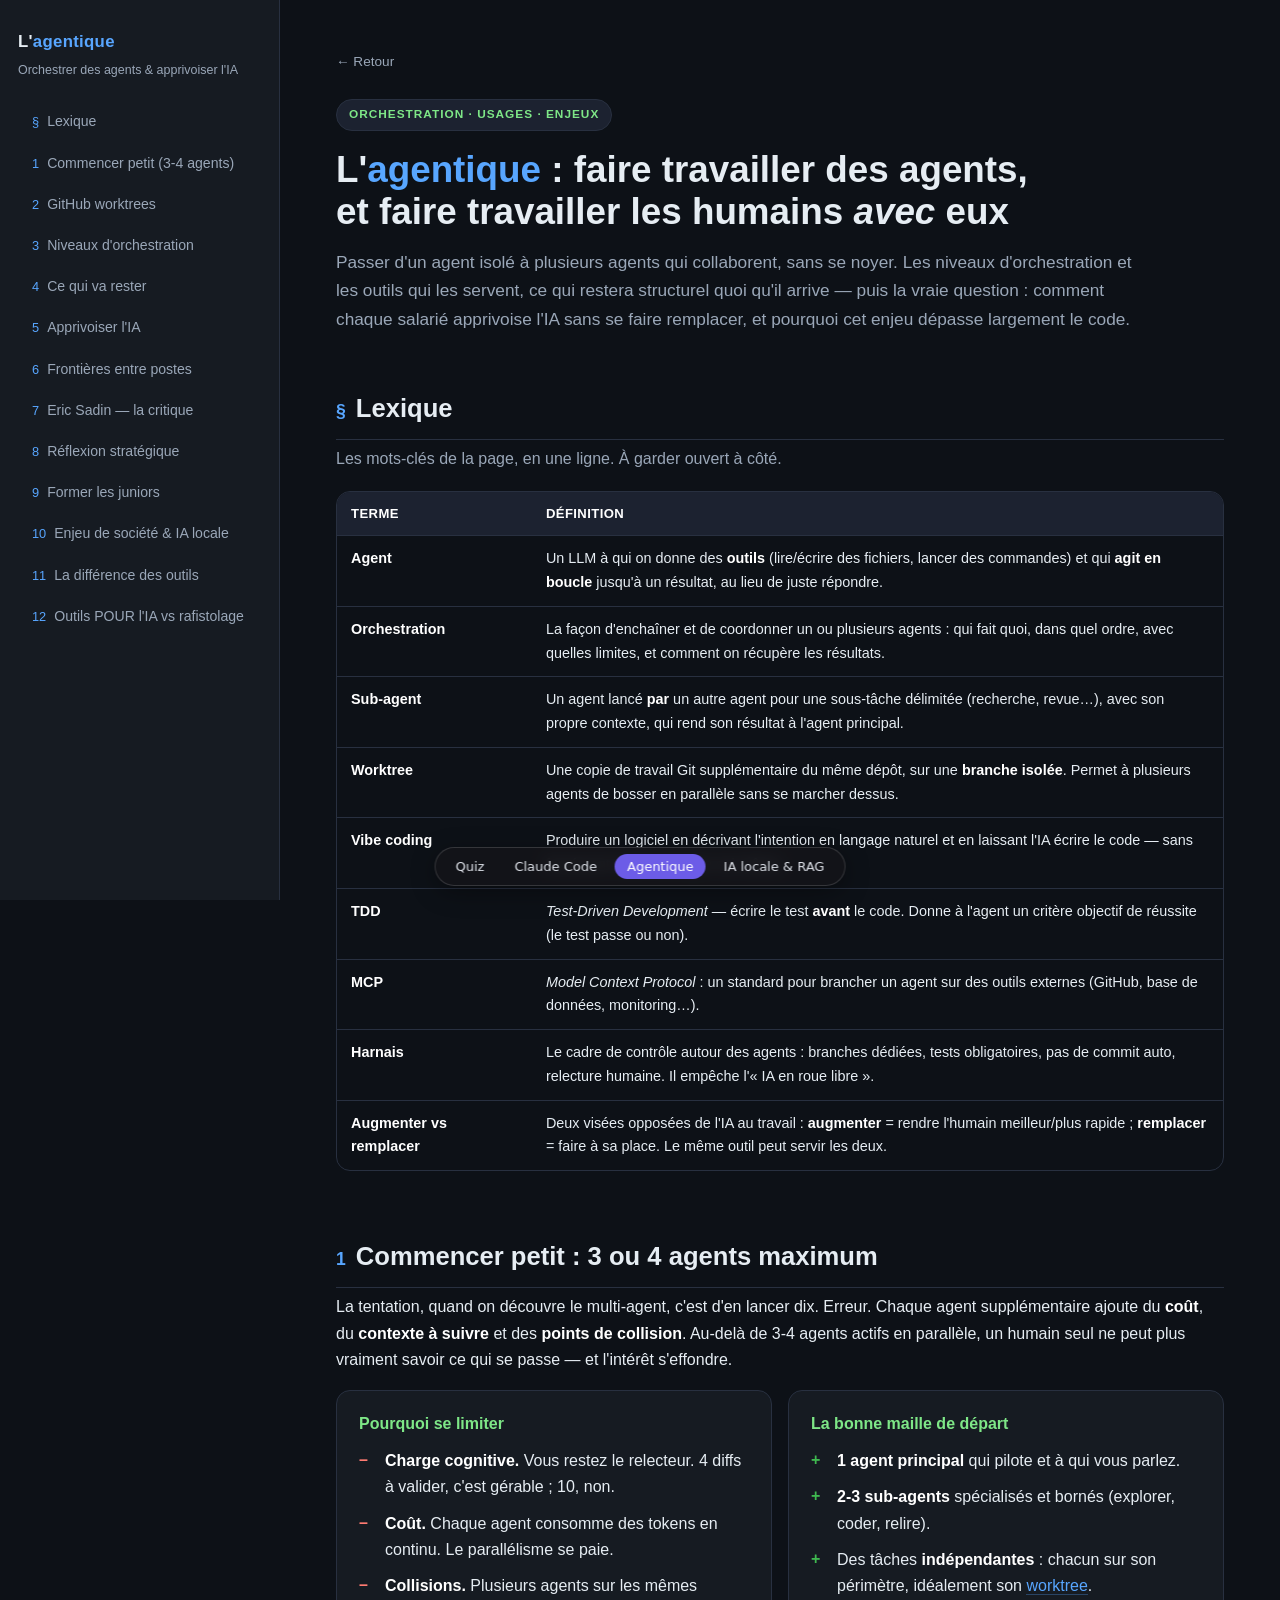
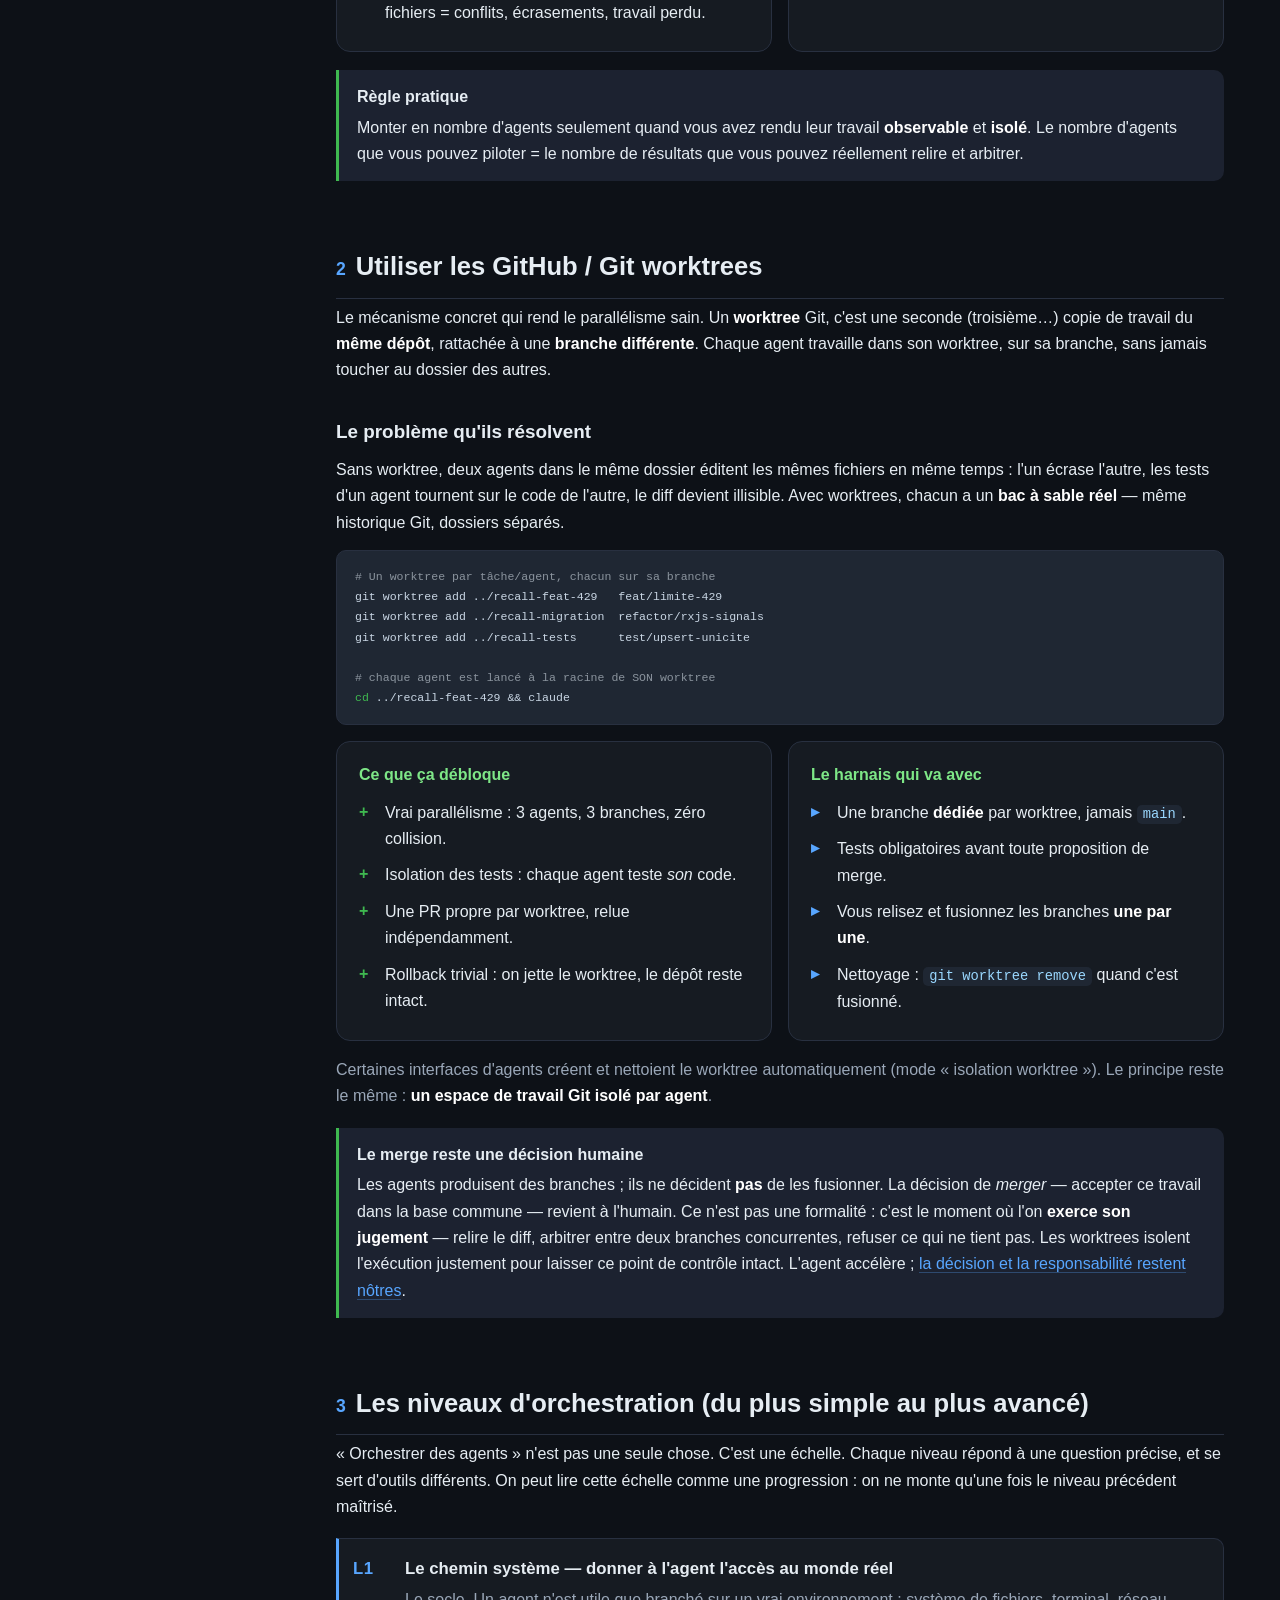
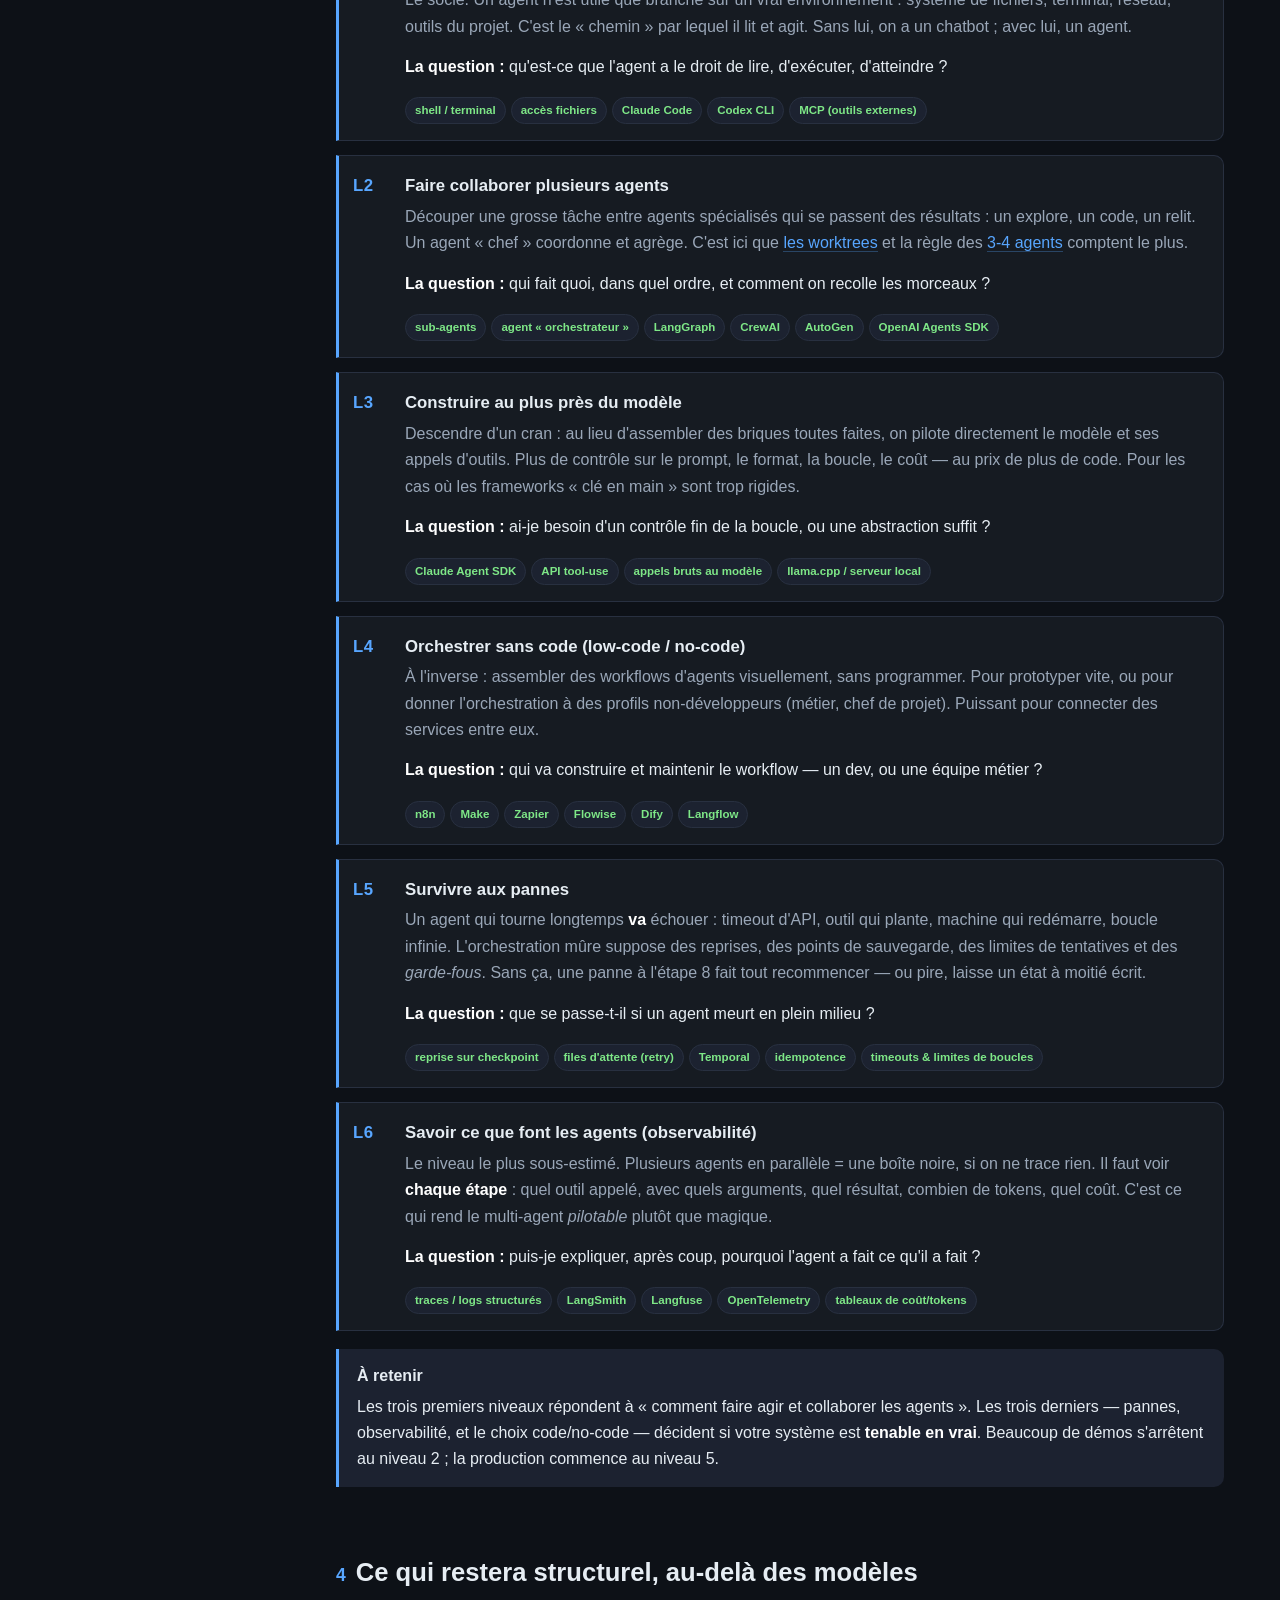
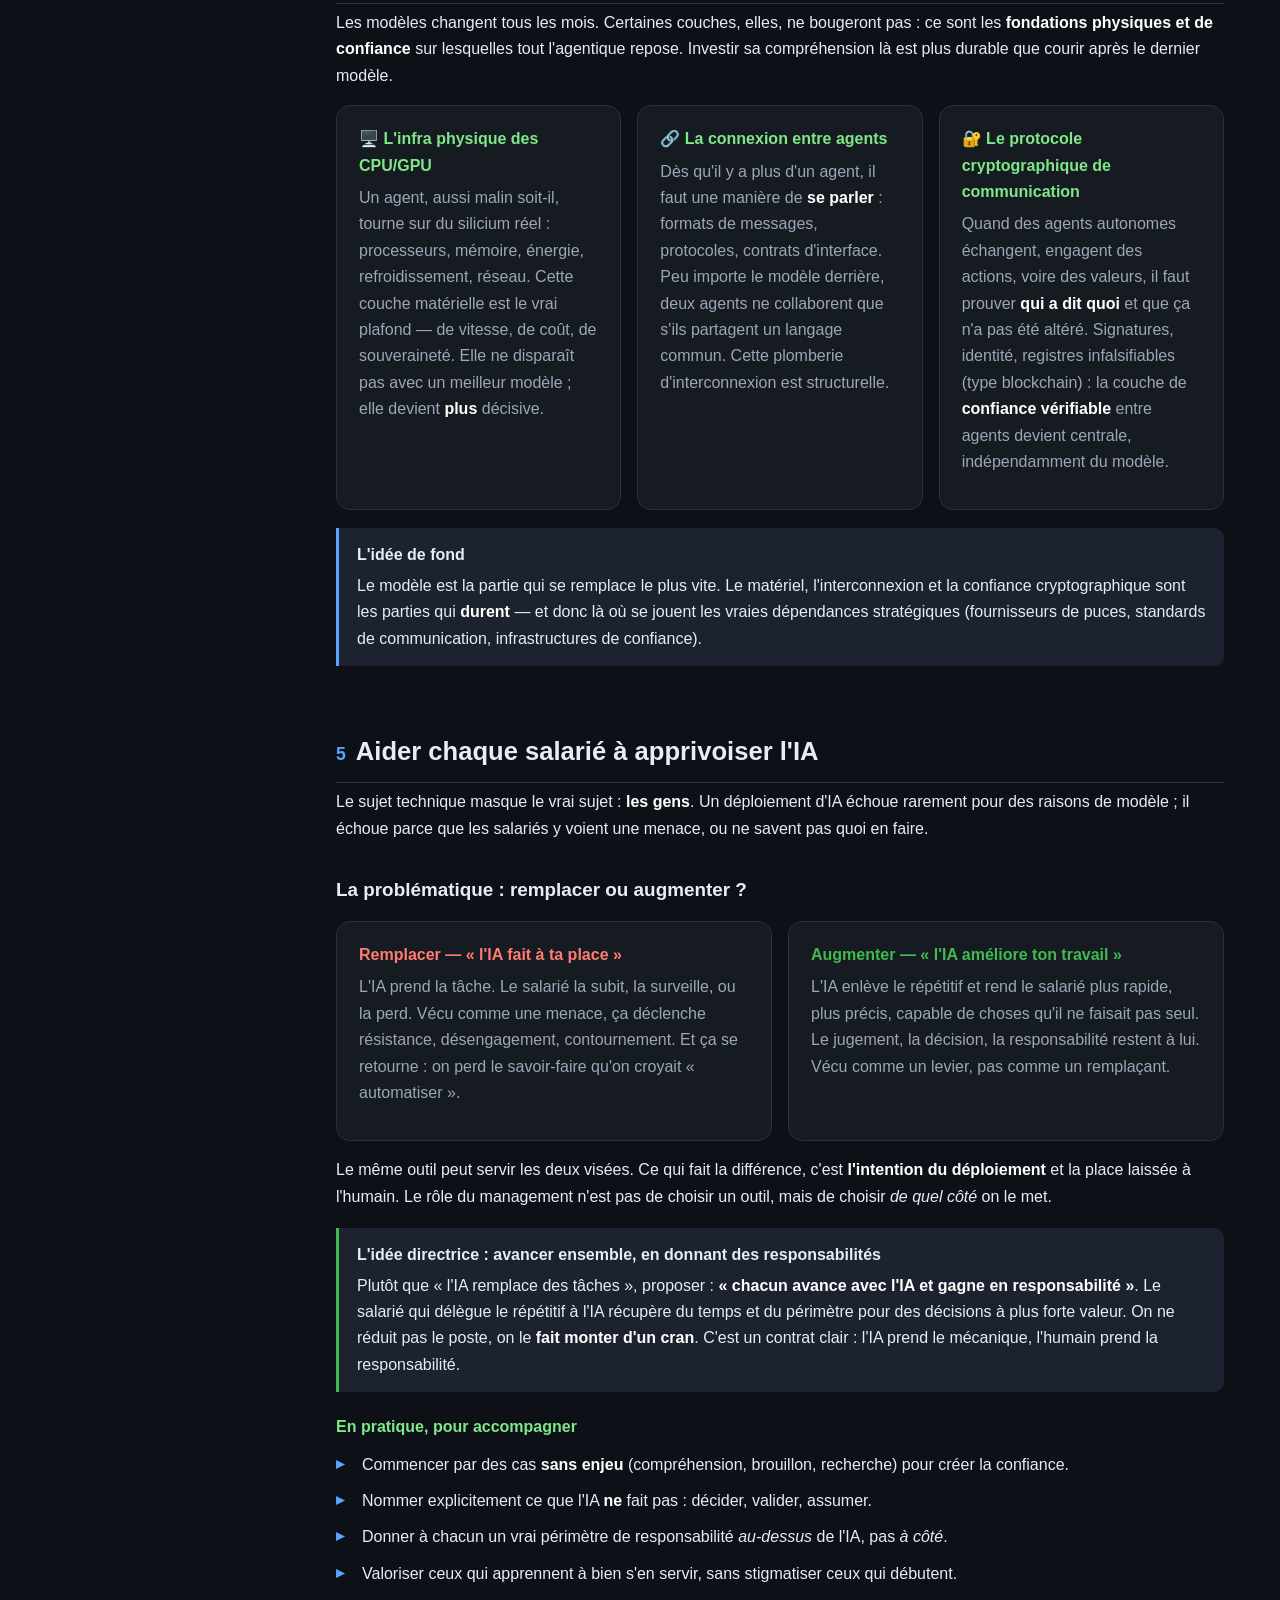
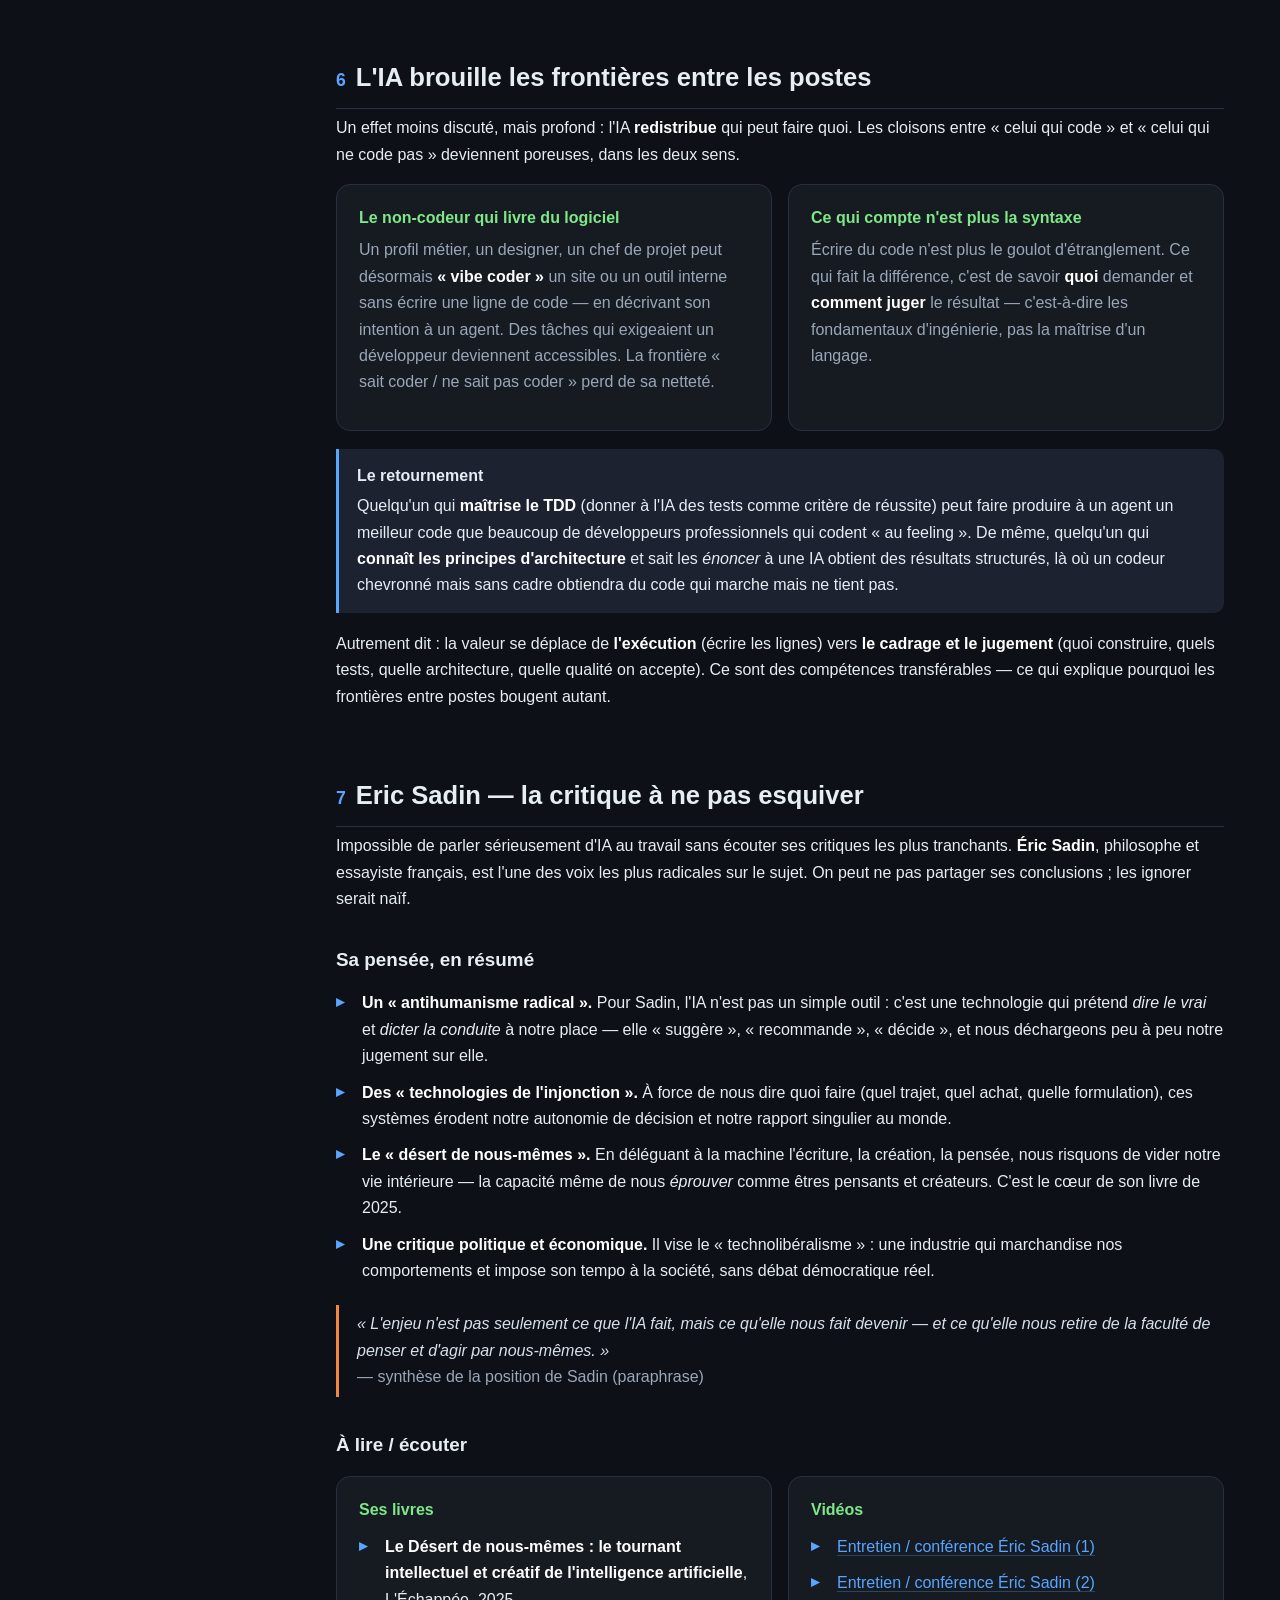
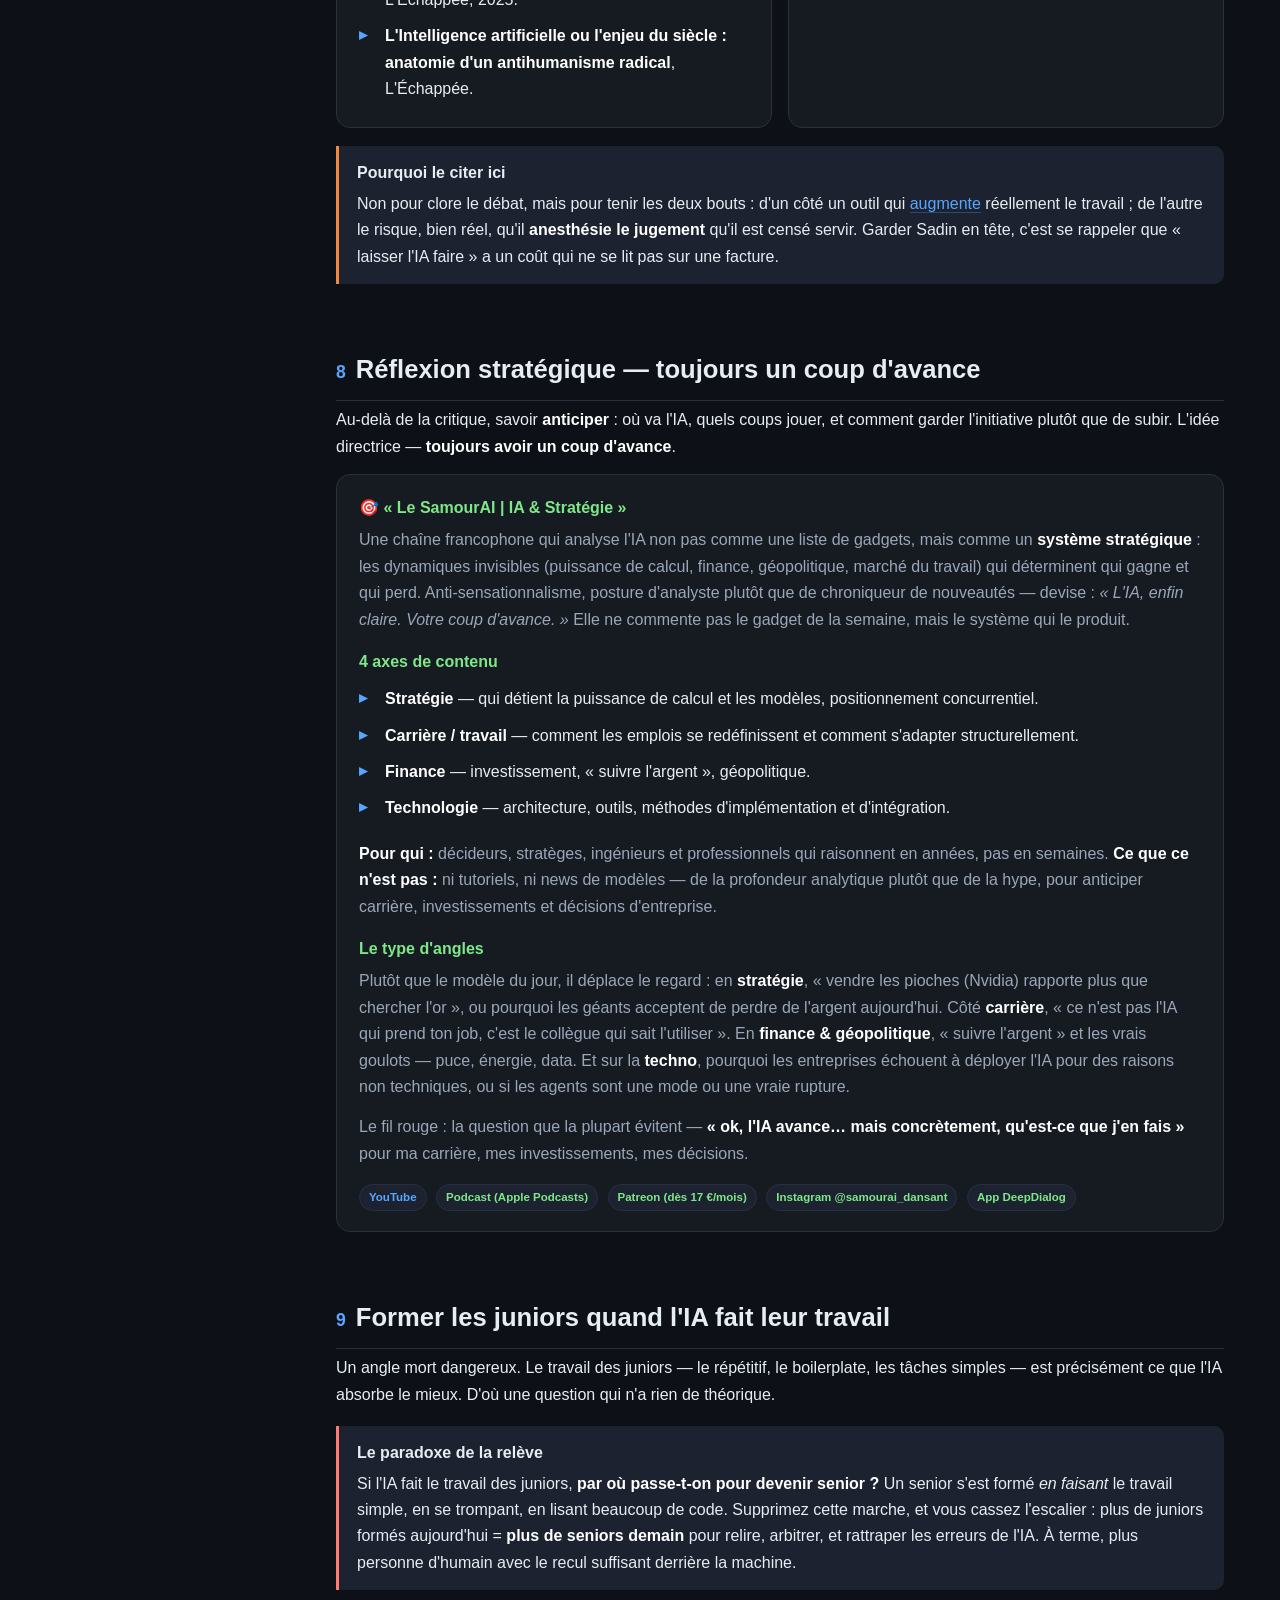
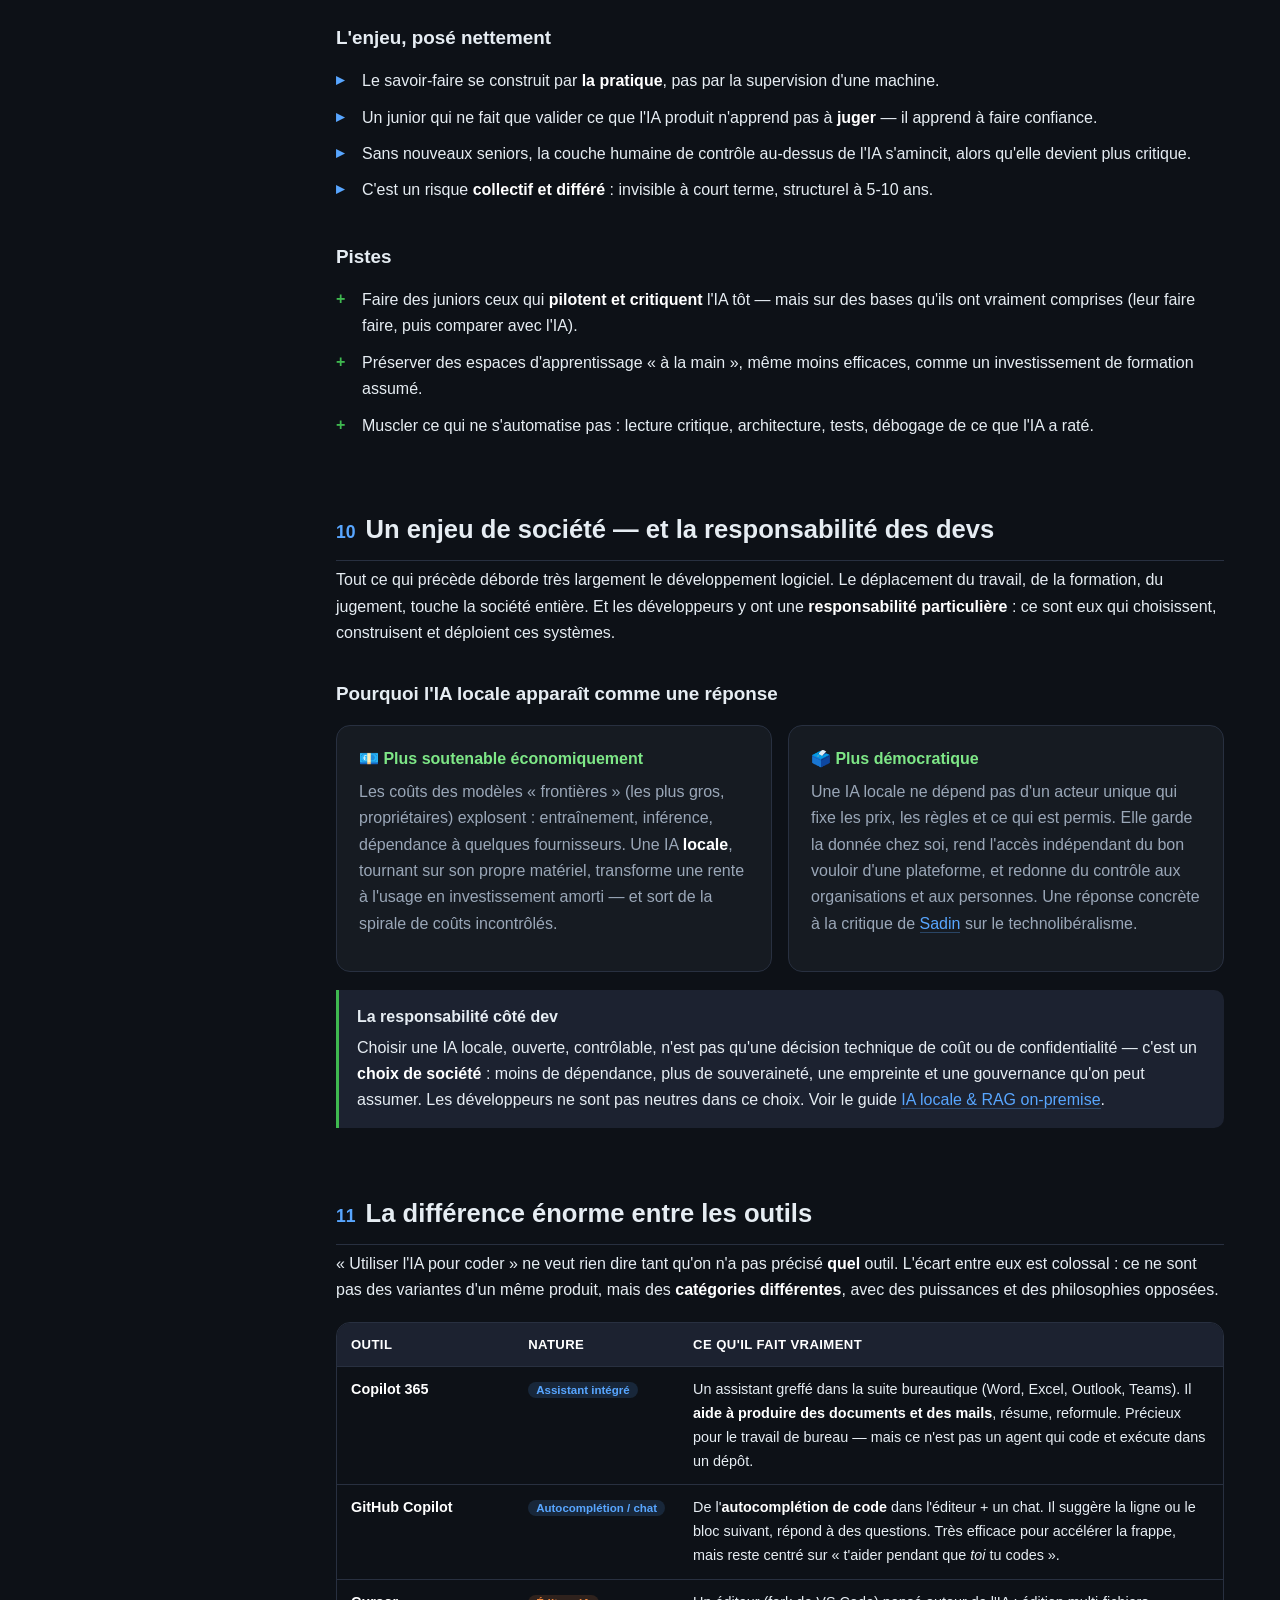
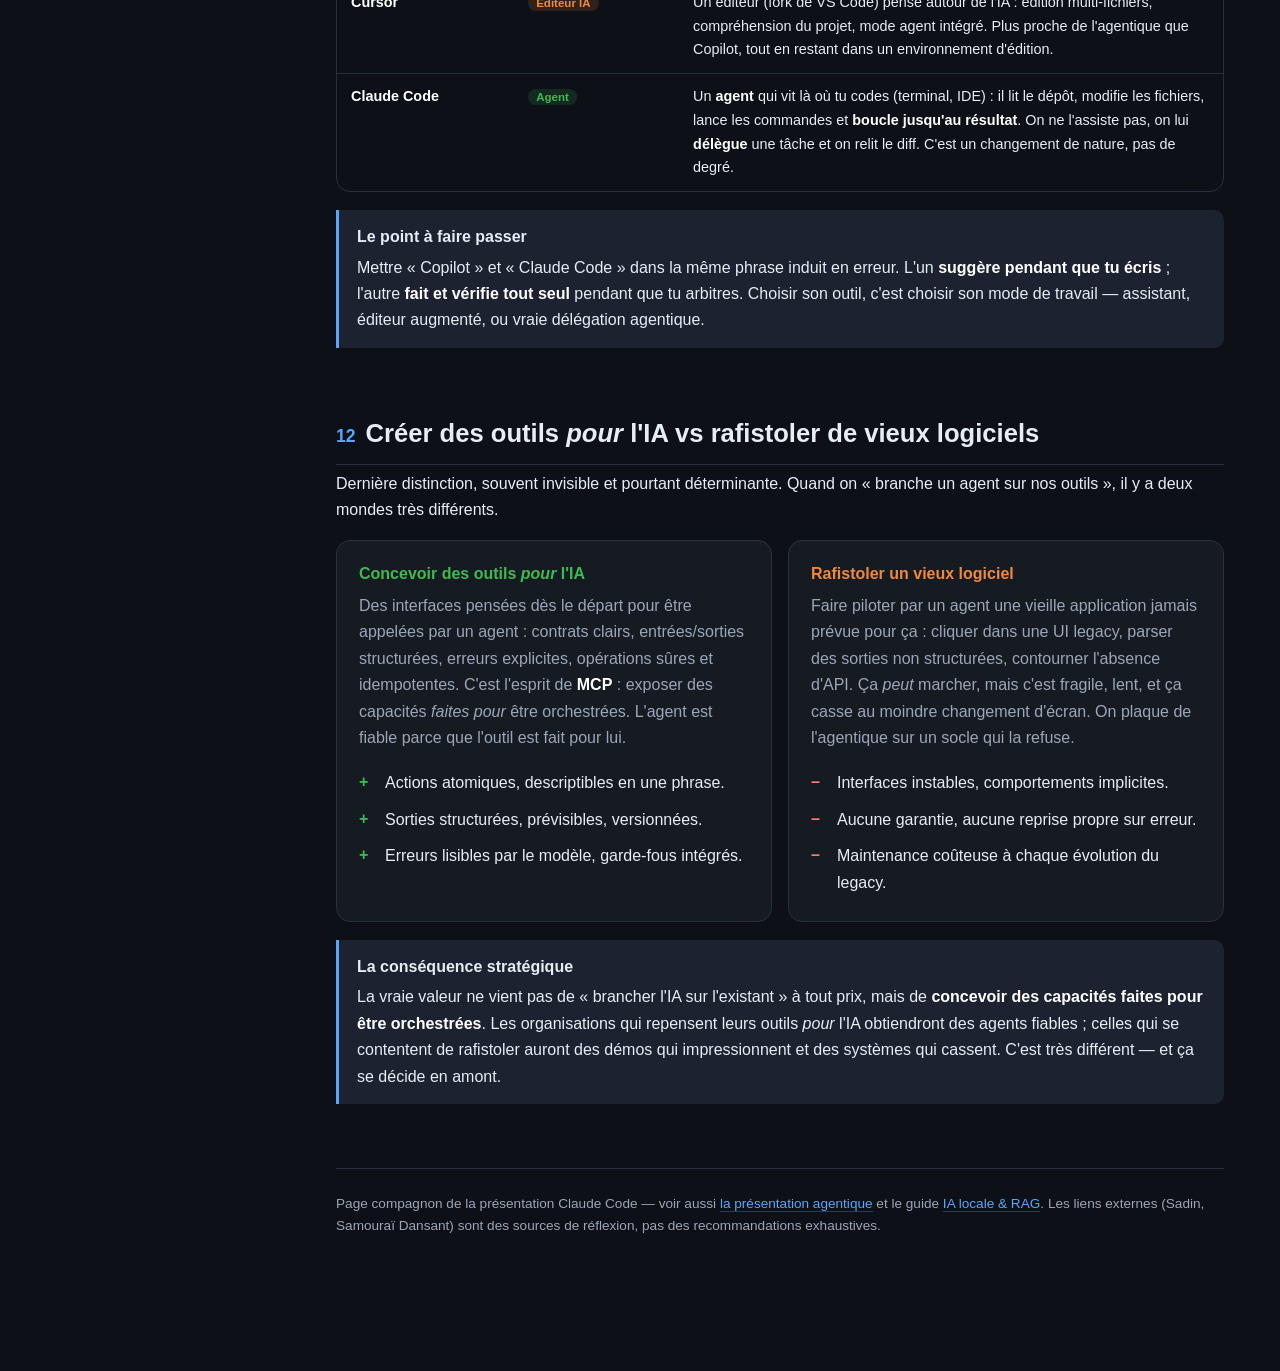
==== agentique.html @ 357c4c64 "Publie les 3 pages support et ajoute un nav entre les pages Retire claude-code-presentation.html et " ====
<!DOCTYPE html>
<html lang="fr">
<head>
<meta charset="UTF-8">
<meta name="viewport" content="width=device-width, initial-scale=1.0">
<title>L'agentique — orchestrer des agents & apprivoiser l'IA</title>
<style>
  :root{
    --bg:#0d1117; --bg2:#161b22; --bg3:#1c2230; --card:#161b22;
    --border:#283040; --txt:#e6edf3; --muted:#9aa7b8; --accent:#58a6ff;
    --accent2:#7ee787; --warn:#f0883e; --bad:#ff7b72; --good:#3fb950;
    --code:#1f2733;
    --radius:14px;
  }
  *{box-sizing:border-box}
  html{scroll-behavior:smooth}
  body{
    margin:0;background:var(--bg);color:var(--txt);
    font-family:-apple-system,BlinkMacSystemFont,"Segoe UI",Roboto,Helvetica,Arial,sans-serif;
    line-height:1.65;font-size:16px;
  }
  .layout{display:flex;max-width:1280px;margin:0 auto}
  /* Sidebar */
  nav.side{
    position:sticky;top:0;align-self:flex-start;height:100vh;overflow-y:auto;
    width:280px;flex-shrink:0;padding:28px 18px;border-right:1px solid var(--border);
    background:var(--bg2);
  }
  nav.side .brand{font-weight:800;font-size:1.05rem;letter-spacing:.3px;margin-bottom:4px}
  nav.side .brand span{color:var(--accent)}
  nav.side .sub{color:var(--muted);font-size:.78rem;margin-bottom:22px}
  nav.side a{
    display:block;color:var(--muted);text-decoration:none;padding:8px 12px;border-radius:8px;
    font-size:.88rem;margin-bottom:2px;border-left:2px solid transparent;
  }
  nav.side a:hover{background:var(--bg3);color:var(--txt)}
  nav.side a .n{color:var(--accent);font-variant-numeric:tabular-nums;margin-right:8px;font-size:.8rem}
  /* Main */
  main{flex:1;min-width:0;padding:48px 56px 120px}
  header.hero{margin-bottom:54px}
  header.hero h1{font-size:2.3rem;line-height:1.15;margin:0 0 14px;font-weight:800}
  header.hero h1 span{color:var(--accent)}
  header.hero p.lead{color:var(--muted);font-size:1.08rem;max-width:820px;margin:0}
  .tagline{display:inline-block;background:var(--bg3);border:1px solid var(--border);
    color:var(--accent2);font-size:.74rem;font-weight:700;letter-spacing:1px;text-transform:uppercase;
    padding:5px 12px;border-radius:999px;margin-bottom:18px}
  section{margin-bottom:64px;scroll-margin-top:24px}
  section h2{font-size:1.6rem;margin:0 0 6px;padding-bottom:10px;border-bottom:1px solid var(--border);font-weight:800}
  section h2 .num{color:var(--accent);font-size:1.1rem;margin-right:10px;font-variant-numeric:tabular-nums}
  section h3{font-size:1.18rem;margin:32px 0 10px;font-weight:700;color:var(--txt)}
  section h4{font-size:1rem;margin:22px 0 6px;font-weight:700;color:var(--accent2)}
  p{margin:0 0 14px}
  .muted{color:var(--muted)}
  strong{color:#fff}
  a.inline{color:var(--accent);text-decoration:none;border-bottom:1px solid rgba(88,166,255,.3)}
  a.inline:hover{border-bottom-color:var(--accent)}
  code{background:var(--code);padding:2px 6px;border-radius:5px;font-size:.86em;
    font-family:"SF Mono",ui-monospace,Menlo,Consolas,monospace;color:#9ad8ff}
  pre{background:var(--code);border:1px solid var(--border);border-radius:10px;padding:16px 18px;
    overflow-x:auto;font-size:.84rem;line-height:1.5;margin:0 0 16px}
  pre code{background:none;padding:0;color:#c9d6e4}
  /* cards / grids */
  .grid{display:grid;gap:16px;margin:16px 0}
  .grid.c2{grid-template-columns:1fr 1fr}
  .grid.c3{grid-template-columns:repeat(3,1fr)}
  .card{background:var(--card);border:1px solid var(--border);border-radius:var(--radius);padding:20px 22px}
  .card h4{margin-top:0}
  /* callouts */
  .note{border-left:3px solid var(--accent);background:var(--bg3);padding:14px 18px;border-radius:0 10px 10px 0;margin:18px 0}
  .note.warn{border-color:var(--warn)}
  .note.good{border-color:var(--good)}
  .note.bad{border-color:var(--bad)}
  .note .t{font-weight:700;display:block;margin-bottom:4px}
  /* tables */
  .tablewrap{overflow-x:auto;margin:18px 0;border:1px solid var(--border);border-radius:var(--radius)}
  table{border-collapse:collapse;width:100%;font-size:.9rem}
  th,td{padding:11px 14px;text-align:left;border-bottom:1px solid var(--border);vertical-align:top}
  th{background:var(--bg3);font-weight:700;color:#fff;white-space:nowrap;font-size:.82rem;text-transform:uppercase;letter-spacing:.4px}
  tr:last-child td{border-bottom:none}
  tbody tr:hover{background:rgba(88,166,255,.05)}
  td .pill{font-size:.72rem;padding:2px 8px;border-radius:999px;font-weight:700;white-space:nowrap}
  .pill.green{background:rgba(63,185,80,.15);color:var(--good)}
  .pill.orange{background:rgba(240,136,62,.15);color:var(--warn)}
  .pill.red{background:rgba(255,123,114,.15);color:var(--bad)}
  .pill.blue{background:rgba(88,166,255,.15);color:var(--accent)}
  /* pros cons */
  ul.clean{list-style:none;padding:0;margin:0}
  ul.clean li{padding:5px 0 5px 26px;position:relative}
  ul.clean li::before{position:absolute;left:0;top:4px;font-weight:800}
  ul.pro li::before{content:"+";color:var(--good)}
  ul.con li::before{content:"\2013";color:var(--bad)}
  ul.dot li::before{content:"\25B8";color:var(--accent)}
  ul.arrow li::before{content:"\2192";color:var(--accent2)}
  /* steps */
  .steps{counter-reset:s;margin:18px 0}
  .step{position:relative;padding:4px 0 18px 56px;border-left:2px solid var(--border);margin-left:18px}
  .step:last-child{border-left:2px solid transparent}
  .step::before{counter-increment:s;content:counter(s);position:absolute;left:-19px;top:0;
    width:38px;height:38px;border-radius:50%;background:var(--bg3);border:1px solid var(--accent);
    color:var(--accent);font-weight:800;display:flex;align-items:center;justify-content:center}
  .step h4{margin:6px 0 4px}
  /* level ladder */
  .levels{counter-reset:lv;margin:18px 0}
  .lvl{position:relative;background:var(--card);border:1px solid var(--border);border-left:3px solid var(--accent);
    border-radius:0 10px 10px 0;padding:16px 20px 16px 66px;margin-bottom:14px}
  .lvl::before{counter-increment:lv;content:"L" counter(lv);position:absolute;left:14px;top:16px;
    font-weight:800;color:var(--accent);font-size:1.05rem;letter-spacing:.5px}
  .lvl h4{margin:0 0 4px;color:var(--txt);font-size:1.05rem}
  .lvl .tools{margin-top:8px}
  .toolchip{display:inline-block;background:var(--bg3);border:1px solid var(--border);color:var(--accent2);
    font-size:.72rem;font-weight:600;padding:3px 9px;border-radius:999px;margin:3px 5px 0 0}
  footer{border-top:1px solid var(--border);padding-top:24px;color:var(--muted);font-size:.85rem}
  .quote{border-left:3px solid var(--warn);padding:6px 0 6px 18px;margin:16px 0;font-style:italic;color:#d7e0ec}
  .backlink{display:inline-block;margin-bottom:26px;color:var(--muted);text-decoration:none;font-size:.85rem}
  .backlink:hover{color:var(--accent)}
  @media(max-width:920px){
    nav.side{display:none}
    main{padding:28px 20px 80px}
    .grid.c2,.grid.c3{grid-template-columns:1fr}
    header.hero h1{font-size:1.8rem}
  }
</style>
</head>
<body>
<nav class="xnav" aria-label="Navigation entre les pages">
  <a href="index.html">Quiz</a>
  <a href="claude-code-presentation.html">Claude Code</a>
  <a href="agentique.html" aria-current="page">Agentique</a>
  <a href="ia-locale-rag.html">IA locale &amp; RAG</a>
</nav>
<style>
.xnav{position:fixed;bottom:14px;left:50%;transform:translateX(-50%);z-index:99999;display:flex;gap:6px;padding:6px 8px;background:rgba(20,20,25,.85);backdrop-filter:blur(8px);border:1px solid rgba(255,255,255,.15);border-radius:999px;font:500 13px/1 system-ui,-apple-system,Segoe UI,Roboto,sans-serif;box-shadow:0 6px 24px rgba(0,0,0,.35)}
.xnav a{color:#dfe3ea;text-decoration:none;padding:6px 12px;border-radius:999px;white-space:nowrap}
.xnav a:hover{background:rgba(255,255,255,.12);color:#fff}
.xnav a[aria-current="page"]{background:#6c5ce7;color:#fff}
@media(max-width:560px){.xnav{font-size:12px;flex-wrap:wrap;justify-content:center;bottom:8px;max-width:94vw}}
</style>
<div class="layout">
  <nav class="side">
    <div class="brand">L'<span>agentique</span></div>
    <div class="sub">Orchestrer des agents & apprivoiser l'IA</div>
    <a href="#lexique"><span class="n">§</span>Lexique</a>
    <a href="#petit"><span class="n">1</span>Commencer petit (3-4 agents)</a>
    <a href="#worktrees"><span class="n">2</span>GitHub worktrees</a>
    <a href="#orchestration"><span class="n">3</span>Niveaux d'orchestration</a>
    <a href="#reste"><span class="n">4</span>Ce qui va rester</a>
    <a href="#apprivoiser"><span class="n">5</span>Apprivoiser l'IA</a>
    <a href="#frontieres"><span class="n">6</span>Frontières entre postes</a>
    <a href="#sadin"><span class="n">7</span>Eric Sadin — la critique</a>
    <a href="#strategie"><span class="n">8</span>Réflexion stratégique</a>
    <a href="#juniors"><span class="n">9</span>Former les juniors</a>
    <a href="#societe"><span class="n">10</span>Enjeu de société & IA locale</a>
    <a href="#outils"><span class="n">11</span>La différence des outils</a>
    <a href="#pour-lia"><span class="n">12</span>Outils POUR l'IA vs rafistolage</a>
  </nav>

  <main>
    <a href="index.html" class="backlink">← Retour</a>
    <header class="hero">
      <span class="tagline">Orchestration · usages · enjeux</span>
      <h1>L'<span>agentique</span> : faire travailler des agents,<br>et faire travailler les humains <em>avec</em> eux</h1>
      <p class="lead">Passer d'un agent isolé à plusieurs agents qui collaborent, sans se noyer. Les niveaux d'orchestration et les outils qui les servent, ce qui restera structurel quoi qu'il arrive — puis la vraie question : comment chaque salarié apprivoise l'IA sans se faire remplacer, et pourquoi cet enjeu dépasse largement le code.</p>
    </header>

    <!-- ===================== LEXIQUE ===================== -->
    <section id="lexique">
      <h2><span class="num">§</span>Lexique</h2>
      <p class="muted">Les mots-clés de la page, en une ligne. À garder ouvert à côté.</p>
      <div class="tablewrap">
      <table>
        <thead><tr><th style="width:22%">Terme</th><th>Définition</th></tr></thead>
        <tbody>
          <tr><td><strong>Agent</strong></td><td>Un LLM à qui on donne des <strong>outils</strong> (lire/écrire des fichiers, lancer des commandes) et qui <strong>agit en boucle</strong> jusqu'à un résultat, au lieu de juste répondre.</td></tr>
          <tr><td><strong>Orchestration</strong></td><td>La façon d'enchaîner et de coordonner un ou plusieurs agents : qui fait quoi, dans quel ordre, avec quelles limites, et comment on récupère les résultats.</td></tr>
          <tr><td><strong>Sub-agent</strong></td><td>Un agent lancé <strong>par</strong> un autre agent pour une sous-tâche délimitée (recherche, revue…), avec son propre contexte, qui rend son résultat à l'agent principal.</td></tr>
          <tr><td><strong>Worktree</strong></td><td>Une copie de travail Git supplémentaire du même dépôt, sur une <strong>branche isolée</strong>. Permet à plusieurs agents de bosser en parallèle sans se marcher dessus.</td></tr>
          <tr><td><strong>Vibe coding</strong></td><td>Produire un logiciel en décrivant l'intention en langage naturel et en laissant l'IA écrire le code — sans forcément écrire une ligne soi-même.</td></tr>
          <tr><td><strong>TDD</strong></td><td><em>Test-Driven Development</em> — écrire le test <strong>avant</strong> le code. Donne à l'agent un critère objectif de réussite (le test passe ou non).</td></tr>
          <tr><td><strong>MCP</strong></td><td><em>Model Context Protocol</em> : un standard pour brancher un agent sur des outils externes (GitHub, base de données, monitoring…).</td></tr>
          <tr><td><strong>Harnais</strong></td><td>Le cadre de contrôle autour des agents : branches dédiées, tests obligatoires, pas de commit auto, relecture humaine. Il empêche l'« IA en roue libre ».</td></tr>
          <tr><td><strong>Augmenter vs remplacer</strong></td><td>Deux visées opposées de l'IA au travail : <strong>augmenter</strong> = rendre l'humain meilleur/plus rapide ; <strong>remplacer</strong> = faire à sa place. Le même outil peut servir les deux.</td></tr>
        </tbody>
      </table>
      </div>
    </section>

    <!-- ===================== 1 — COMMENCER PETIT ===================== -->
    <section id="petit">
      <h2><span class="num">1</span>Commencer petit : 3 ou 4 agents maximum</h2>
      <p>La tentation, quand on découvre le multi-agent, c'est d'en lancer dix. Erreur. Chaque agent supplémentaire ajoute du <strong>coût</strong>, du <strong>contexte à suivre</strong> et des <strong>points de collision</strong>. Au-delà de 3-4 agents actifs en parallèle, un humain seul ne peut plus vraiment savoir ce qui se passe — et l'intérêt s'effondre.</p>

      <div class="grid c2">
        <div class="card">
          <h4>Pourquoi se limiter</h4>
          <ul class="clean con">
            <li><strong>Charge cognitive.</strong> Vous restez le relecteur. 4 diffs à valider, c'est gérable ; 10, non.</li>
            <li><strong>Coût.</strong> Chaque agent consomme des tokens en continu. Le parallélisme se paie.</li>
            <li><strong>Collisions.</strong> Plusieurs agents sur les mêmes fichiers = conflits, écrasements, travail perdu.</li>
          </ul>
        </div>
        <div class="card">
          <h4>La bonne maille de départ</h4>
          <ul class="clean pro">
            <li><strong>1 agent principal</strong> qui pilote et à qui vous parlez.</li>
            <li><strong>2-3 sub-agents</strong> spécialisés et bornés (explorer, coder, relire).</li>
            <li>Des tâches <strong>indépendantes</strong> : chacun sur son périmètre, idéalement son <a href="#worktrees" class="inline">worktree</a>.</li>
          </ul>
        </div>
      </div>

      <div class="note good">
        <span class="t">Règle pratique</span>
        Monter en nombre d'agents seulement quand vous avez rendu leur travail <strong>observable</strong> et <strong>isolé</strong>. Le nombre d'agents que vous pouvez piloter = le nombre de résultats que vous pouvez réellement relire et arbitrer.
      </div>
    </section>

    <!-- ===================== 2 — WORKTREES ===================== -->
    <section id="worktrees">
      <h2><span class="num">2</span>Utiliser les GitHub / Git worktrees</h2>
      <p>Le mécanisme concret qui rend le parallélisme sain. Un <strong>worktree</strong> Git, c'est une seconde (troisième…) copie de travail du <strong>même dépôt</strong>, rattachée à une <strong>branche différente</strong>. Chaque agent travaille dans son worktree, sur sa branche, sans jamais toucher au dossier des autres.</p>

      <h3>Le problème qu'ils résolvent</h3>
      <p>Sans worktree, deux agents dans le même dossier éditent les mêmes fichiers en même temps : l'un écrase l'autre, les tests d'un agent tournent sur le code de l'autre, le diff devient illisible. Avec worktrees, chacun a un <strong>bac à sable réel</strong> — même historique Git, dossiers séparés.</p>

      <pre><code><span style="color:#8b949e"># Un worktree par tâche/agent, chacun sur sa branche</span>
git worktree add ../recall-feat-429   feat/limite-429
git worktree add ../recall-migration  refactor/rxjs-signals
git worktree add ../recall-tests      test/upsert-unicite

<span style="color:#8b949e"># chaque agent est lancé à la racine de SON worktree</span>
<span style="color:#3fb950">cd</span> ../recall-feat-429 && claude
</code></pre>

      <div class="grid c2">
        <div class="card">
          <h4>Ce que ça débloque</h4>
          <ul class="clean pro">
            <li>Vrai parallélisme : 3 agents, 3 branches, zéro collision.</li>
            <li>Isolation des tests : chaque agent teste <em>son</em> code.</li>
            <li>Une PR propre par worktree, relue indépendamment.</li>
            <li>Rollback trivial : on jette le worktree, le dépôt reste intact.</li>
          </ul>
        </div>
        <div class="card">
          <h4>Le harnais qui va avec</h4>
          <ul class="clean dot">
            <li>Une branche <strong>dédiée</strong> par worktree, jamais <code>main</code>.</li>
            <li>Tests obligatoires avant toute proposition de merge.</li>
            <li>Vous relisez et fusionnez les branches <strong>une par une</strong>.</li>
            <li>Nettoyage : <code>git worktree remove</code> quand c'est fusionné.</li>
          </ul>
        </div>
      </div>
      <p class="muted">Certaines interfaces d'agents créent et nettoient le worktree automatiquement (mode « isolation worktree »). Le principe reste le même : <strong>un espace de travail Git isolé par agent</strong>.</p>

      <div class="note good">
        <span class="t">Le merge reste une décision humaine</span>
        Les agents produisent des branches ; ils ne décident <strong>pas</strong> de les fusionner. La décision de <em>merger</em> — accepter ce travail dans la base commune — revient à l'humain. Ce n'est pas une formalité : c'est le moment où l'on <strong>exerce son jugement</strong> — relire le diff, arbitrer entre deux branches concurrentes, refuser ce qui ne tient pas. Les worktrees isolent l'exécution justement pour laisser ce point de contrôle intact. L'agent accélère ; <a href="#frontieres" class="inline">la décision et la responsabilité restent nôtres</a>.
      </div>
    </section>

    <!-- ===================== 3 — NIVEAUX D'ORCHESTRATION ===================== -->
    <section id="orchestration">
      <h2><span class="num">3</span>Les niveaux d'orchestration (du plus simple au plus avancé)</h2>
      <p>« Orchestrer des agents » n'est pas une seule chose. C'est une échelle. Chaque niveau répond à une question précise, et se sert d'outils différents. On peut lire cette échelle comme une progression : on ne monte qu'une fois le niveau précédent maîtrisé.</p>

      <div class="levels">

        <div class="lvl">
          <h4>Le chemin système — donner à l'agent l'accès au monde réel</h4>
          <p class="muted">Le socle. Un agent n'est utile que branché sur un vrai environnement : système de fichiers, terminal, réseau, outils du projet. C'est le « chemin » par lequel il lit et agit. Sans lui, on a un chatbot ; avec lui, un agent.</p>
          <p><strong>La question :</strong> qu'est-ce que l'agent a le droit de lire, d'exécuter, d'atteindre ?</p>
          <div class="tools">
            <span class="toolchip">shell / terminal</span><span class="toolchip">accès fichiers</span><span class="toolchip">Claude Code</span><span class="toolchip">Codex CLI</span><span class="toolchip">MCP (outils externes)</span>
          </div>
        </div>

        <div class="lvl">
          <h4>Faire collaborer plusieurs agents</h4>
          <p class="muted">Découper une grosse tâche entre agents spécialisés qui se passent des résultats : un explore, un code, un relit. Un agent « chef » coordonne et agrège. C'est ici que <a href="#worktrees" class="inline">les worktrees</a> et la règle des <a href="#petit" class="inline">3-4 agents</a> comptent le plus.</p>
          <p><strong>La question :</strong> qui fait quoi, dans quel ordre, et comment on recolle les morceaux ?</p>
          <div class="tools">
            <span class="toolchip">sub-agents</span><span class="toolchip">agent « orchestrateur »</span><span class="toolchip">LangGraph</span><span class="toolchip">CrewAI</span><span class="toolchip">AutoGen</span><span class="toolchip">OpenAI Agents SDK</span>
          </div>
        </div>

        <div class="lvl">
          <h4>Construire au plus près du modèle</h4>
          <p class="muted">Descendre d'un cran : au lieu d'assembler des briques toutes faites, on pilote directement le modèle et ses appels d'outils. Plus de contrôle sur le prompt, le format, la boucle, le coût — au prix de plus de code. Pour les cas où les frameworks « clé en main » sont trop rigides.</p>
          <p><strong>La question :</strong> ai-je besoin d'un contrôle fin de la boucle, ou une abstraction suffit ?</p>
          <div class="tools">
            <span class="toolchip">Claude Agent SDK</span><span class="toolchip">API tool-use</span><span class="toolchip">appels bruts au modèle</span><span class="toolchip">llama.cpp / serveur local</span>
          </div>
        </div>

        <div class="lvl">
          <h4>Orchestrer sans code (low-code / no-code)</h4>
          <p class="muted">À l'inverse : assembler des workflows d'agents visuellement, sans programmer. Pour prototyper vite, ou pour donner l'orchestration à des profils non-développeurs (métier, chef de projet). Puissant pour connecter des services entre eux.</p>
          <p><strong>La question :</strong> qui va construire et maintenir le workflow — un dev, ou une équipe métier ?</p>
          <div class="tools">
            <span class="toolchip">n8n</span><span class="toolchip">Make</span><span class="toolchip">Zapier</span><span class="toolchip">Flowise</span><span class="toolchip">Dify</span><span class="toolchip">Langflow</span>
          </div>
        </div>

        <div class="lvl">
          <h4>Survivre aux pannes</h4>
          <p class="muted">Un agent qui tourne longtemps <strong>va</strong> échouer : timeout d'API, outil qui plante, machine qui redémarre, boucle infinie. L'orchestration mûre suppose des reprises, des points de sauvegarde, des limites de tentatives et des <em>garde-fous</em>. Sans ça, une panne à l'étape 8 fait tout recommencer — ou pire, laisse un état à moitié écrit.</p>
          <p><strong>La question :</strong> que se passe-t-il si un agent meurt en plein milieu ?</p>
          <div class="tools">
            <span class="toolchip">reprise sur checkpoint</span><span class="toolchip">files d'attente (retry)</span><span class="toolchip">Temporal</span><span class="toolchip">idempotence</span><span class="toolchip">timeouts & limites de boucles</span>
          </div>
        </div>

        <div class="lvl">
          <h4>Savoir ce que font les agents (observabilité)</h4>
          <p class="muted">Le niveau le plus sous-estimé. Plusieurs agents en parallèle = une boîte noire, si on ne trace rien. Il faut voir <strong>chaque étape</strong> : quel outil appelé, avec quels arguments, quel résultat, combien de tokens, quel coût. C'est ce qui rend le multi-agent <em>pilotable</em> plutôt que magique.</p>
          <p><strong>La question :</strong> puis-je expliquer, après coup, pourquoi l'agent a fait ce qu'il a fait ?</p>
          <div class="tools">
            <span class="toolchip">traces / logs structurés</span><span class="toolchip">LangSmith</span><span class="toolchip">Langfuse</span><span class="toolchip">OpenTelemetry</span><span class="toolchip">tableaux de coût/tokens</span>
          </div>
        </div>

      </div>

      <div class="note">
        <span class="t">À retenir</span>
        Les trois premiers niveaux répondent à « comment faire agir et collaborer les agents ». Les trois derniers — pannes, observabilité, et le choix code/no-code — décident si votre système est <strong>tenable en vrai</strong>. Beaucoup de démos s'arrêtent au niveau 2 ; la production commence au niveau 5.
      </div>
    </section>

    <!-- ===================== 4 — CE QUI VA RESTER ===================== -->
    <section id="reste">
      <h2><span class="num">4</span>Ce qui restera structurel, au-delà des modèles</h2>
      <p>Les modèles changent tous les mois. Certaines couches, elles, ne bougeront pas : ce sont les <strong>fondations physiques et de confiance</strong> sur lesquelles tout l'agentique repose. Investir sa compréhension là est plus durable que courir après le dernier modèle.</p>

      <div class="grid c3">
        <div class="card">
          <h4>🖥️ L'infra physique des CPU/GPU</h4>
          <p class="muted">Un agent, aussi malin soit-il, tourne sur du silicium réel : processeurs, mémoire, énergie, refroidissement, réseau. Cette couche matérielle est le vrai plafond — de vitesse, de coût, de souveraineté. Elle ne disparaît pas avec un meilleur modèle ; elle devient <strong>plus</strong> décisive.</p>
        </div>
        <div class="card">
          <h4>🔗 La connexion entre agents</h4>
          <p class="muted">Dès qu'il y a plus d'un agent, il faut une manière de <strong>se parler</strong> : formats de messages, protocoles, contrats d'interface. Peu importe le modèle derrière, deux agents ne collaborent que s'ils partagent un langage commun. Cette plomberie d'interconnexion est structurelle.</p>
        </div>
        <div class="card">
          <h4>🔐 Le protocole cryptographique de communication</h4>
          <p class="muted">Quand des agents autonomes échangent, engagent des actions, voire des valeurs, il faut prouver <strong>qui a dit quoi</strong> et que ça n'a pas été altéré. Signatures, identité, registres infalsifiables (type blockchain) : la couche de <strong>confiance vérifiable</strong> entre agents devient centrale, indépendamment du modèle.</p>
        </div>
      </div>

      <div class="note">
        <span class="t">L'idée de fond</span>
        Le modèle est la partie qui se remplace le plus vite. Le matériel, l'interconnexion et la confiance cryptographique sont les parties qui <strong>durent</strong> — et donc là où se jouent les vraies dépendances stratégiques (fournisseurs de puces, standards de communication, infrastructures de confiance).
      </div>
    </section>

    <!-- ===================== 5 — APPRIVOISER L'IA ===================== -->
    <section id="apprivoiser">
      <h2><span class="num">5</span>Aider chaque salarié à apprivoiser l'IA</h2>
      <p>Le sujet technique masque le vrai sujet : <strong>les gens</strong>. Un déploiement d'IA échoue rarement pour des raisons de modèle ; il échoue parce que les salariés y voient une menace, ou ne savent pas quoi en faire.</p>

      <h3>La problématique : remplacer ou augmenter ?</h3>
      <div class="grid c2">
        <div class="card">
          <h4 style="color:var(--bad)">Remplacer — « l'IA fait à ta place »</h4>
          <p class="muted">L'IA prend la tâche. Le salarié la subit, la surveille, ou la perd. Vécu comme une menace, ça déclenche résistance, désengagement, contournement. Et ça se retourne : on perd le savoir-faire qu'on croyait « automatiser ».</p>
        </div>
        <div class="card">
          <h4 style="color:var(--good)">Augmenter — « l'IA améliore ton travail »</h4>
          <p class="muted">L'IA enlève le répétitif et rend le salarié plus rapide, plus précis, capable de choses qu'il ne faisait pas seul. Le jugement, la décision, la responsabilité restent à lui. Vécu comme un levier, pas comme un remplaçant.</p>
        </div>
      </div>
      <p>Le même outil peut servir les deux visées. Ce qui fait la différence, c'est <strong>l'intention du déploiement</strong> et la place laissée à l'humain. Le rôle du management n'est pas de choisir un outil, mais de choisir <em>de quel côté</em> on le met.</p>

      <div class="note good">
        <span class="t">L'idée directrice : avancer ensemble, en donnant des responsabilités</span>
        Plutôt que « l'IA remplace des tâches », proposer : <strong>« chacun avance avec l'IA et gagne en responsabilité »</strong>. Le salarié qui délègue le répétitif à l'IA récupère du temps et du périmètre pour des décisions à plus forte valeur. On ne réduit pas le poste, on le <strong>fait monter d'un cran</strong>. C'est un contrat clair : l'IA prend le mécanique, l'humain prend la responsabilité.
      </div>

      <h4>En pratique, pour accompagner</h4>
      <ul class="clean dot">
        <li>Commencer par des cas <strong>sans enjeu</strong> (compréhension, brouillon, recherche) pour créer la confiance.</li>
        <li>Nommer explicitement ce que l'IA <strong>ne</strong> fait pas : décider, valider, assumer.</li>
        <li>Donner à chacun un vrai périmètre de responsabilité <em>au-dessus</em> de l'IA, pas <em>à côté</em>.</li>
        <li>Valoriser ceux qui apprennent à bien s'en servir, sans stigmatiser ceux qui débutent.</li>
      </ul>
    </section>

    <!-- ===================== 6 — FRONTIÈRES ENTRE POSTES ===================== -->
    <section id="frontieres">
      <h2><span class="num">6</span>L'IA brouille les frontières entre les postes</h2>
      <p>Un effet moins discuté, mais profond : l'IA <strong>redistribue</strong> qui peut faire quoi. Les cloisons entre « celui qui code » et « celui qui ne code pas » deviennent poreuses, dans les deux sens.</p>

      <div class="grid c2">
        <div class="card">
          <h4>Le non-codeur qui livre du logiciel</h4>
          <p class="muted">Un profil métier, un designer, un chef de projet peut désormais <strong>« vibe coder »</strong> un site ou un outil interne sans écrire une ligne de code — en décrivant son intention à un agent. Des tâches qui exigeaient un développeur deviennent accessibles. La frontière « sait coder / ne sait pas coder » perd de sa netteté.</p>
        </div>
        <div class="card">
          <h4>Ce qui compte n'est plus la syntaxe</h4>
          <p class="muted">Écrire du code n'est plus le goulot d'étranglement. Ce qui fait la différence, c'est de savoir <strong>quoi</strong> demander et <strong>comment juger</strong> le résultat — c'est-à-dire les fondamentaux d'ingénierie, pas la maîtrise d'un langage.</p>
        </div>
      </div>

      <div class="note">
        <span class="t">Le retournement</span>
        Quelqu'un qui <strong>maîtrise le TDD</strong> (donner à l'IA des tests comme critère de réussite) peut faire produire à un agent un meilleur code que beaucoup de développeurs professionnels qui codent « au feeling ». De même, quelqu'un qui <strong>connaît les principes d'architecture</strong> et sait les <em>énoncer</em> à une IA obtient des résultats structurés, là où un codeur chevronné mais sans cadre obtiendra du code qui marche mais ne tient pas.
      </div>

      <p>Autrement dit : la valeur se déplace de <strong>l'exécution</strong> (écrire les lignes) vers <strong>le cadrage et le jugement</strong> (quoi construire, quels tests, quelle architecture, quelle qualité on accepte). Ce sont des compétences transférables — ce qui explique pourquoi les frontières entre postes bougent autant.</p>
    </section>

    <!-- ===================== 7 — ERIC SADIN ===================== -->
    <section id="sadin">
      <h2><span class="num">7</span>Eric Sadin — la critique à ne pas esquiver</h2>
      <p>Impossible de parler sérieusement d'IA au travail sans écouter ses critiques les plus tranchants. <strong>Éric Sadin</strong>, philosophe et essayiste français, est l'une des voix les plus radicales sur le sujet. On peut ne pas partager ses conclusions ; les ignorer serait naïf.</p>

      <h3>Sa pensée, en résumé</h3>
      <ul class="clean dot">
        <li><strong>Un « antihumanisme radical ».</strong> Pour Sadin, l'IA n'est pas un simple outil : c'est une technologie qui prétend <em>dire le vrai</em> et <em>dicter la conduite</em> à notre place — elle « suggère », « recommande », « décide », et nous déchargeons peu à peu notre jugement sur elle.</li>
        <li><strong>Des « technologies de l'injonction ».</strong> À force de nous dire quoi faire (quel trajet, quel achat, quelle formulation), ces systèmes érodent notre autonomie de décision et notre rapport singulier au monde.</li>
        <li><strong>Le « désert de nous-mêmes ».</strong> En déléguant à la machine l'écriture, la création, la pensée, nous risquons de vider notre vie intérieure — la capacité même de nous <em>éprouver</em> comme êtres pensants et créateurs. C'est le cœur de son livre de 2025.</li>
        <li><strong>Une critique politique et économique.</strong> Il vise le « technolibéralisme » : une industrie qui marchandise nos comportements et impose son tempo à la société, sans débat démocratique réel.</li>
      </ul>

      <div class="quote">
        « L'enjeu n'est pas seulement ce que l'IA <em>fait</em>, mais ce qu'elle nous fait devenir — et ce qu'elle nous retire de la faculté de penser et d'agir par nous-mêmes. »
        <br><span class="muted" style="font-style:normal">— synthèse de la position de Sadin (paraphrase)</span>
      </div>

      <h3>À lire / écouter</h3>
      <div class="grid c2">
        <div class="card">
          <h4>Ses livres</h4>
          <ul class="clean dot">
            <li><strong>Le Désert de nous-mêmes : le tournant intellectuel et créatif de l'intelligence artificielle</strong>, L'Échappée, 2025.</li>
            <li><strong>L'Intelligence artificielle ou l'enjeu du siècle : anatomie d'un antihumanisme radical</strong>, L'Échappée.</li>
          </ul>
        </div>
        <div class="card">
          <h4>Vidéos</h4>
          <ul class="clean dot">
            <li><a class="inline" href="https://www.youtube.com/watch?v=R6M1sUzsZUk" target="_blank" rel="noopener">Entretien / conférence Éric Sadin (1)</a></li>
            <li><a class="inline" href="https://www.youtube.com/watch?v=T4ofzhiEkmE" target="_blank" rel="noopener">Entretien / conférence Éric Sadin (2)</a></li>
          </ul>
        </div>
      </div>

      <div class="note warn">
        <span class="t">Pourquoi le citer ici</span>
        Non pour clore le débat, mais pour tenir les deux bouts : d'un côté un outil qui <a href="#apprivoiser" class="inline">augmente</a> réellement le travail ; de l'autre le risque, bien réel, qu'il <strong>anesthésie le jugement</strong> qu'il est censé servir. Garder Sadin en tête, c'est se rappeler que « laisser l'IA faire » a un coût qui ne se lit pas sur une facture.
      </div>

    </section>

    <!-- ===================== 8 — STRATÉGIE ===================== -->
    <section id="strategie">
      <h2><span class="num">8</span>Réflexion stratégique — toujours un coup d'avance</h2>
      <p>Au-delà de la critique, savoir <strong>anticiper</strong> : où va l'IA, quels coups jouer, et comment garder l'initiative plutôt que de subir. L'idée directrice — <strong>toujours avoir un coup d'avance</strong>.</p>

      <div class="card">
        <h4>🎯 « Le SamourAI | IA & Stratégie »</h4>
        <p class="muted">Une chaîne francophone qui analyse l'IA non pas comme une liste de gadgets, mais comme un <strong>système stratégique</strong> : les dynamiques invisibles (puissance de calcul, finance, géopolitique, marché du travail) qui déterminent qui gagne et qui perd. Anti-sensationnalisme, posture d'analyste plutôt que de chroniqueur de nouveautés — devise : <em>« L'IA, enfin claire. Votre coup d'avance. »</em> Elle ne commente pas le gadget de la semaine, mais le système qui le produit.</p>

        <h4 style="margin-top:16px">4 axes de contenu</h4>
        <ul class="clean dot">
          <li><strong>Stratégie</strong> — qui détient la puissance de calcul et les modèles, positionnement concurrentiel.</li>
          <li><strong>Carrière / travail</strong> — comment les emplois se redéfinissent et comment s'adapter structurellement.</li>
          <li><strong>Finance</strong> — investissement, « suivre l'argent », géopolitique.</li>
          <li><strong>Technologie</strong> — architecture, outils, méthodes d'implémentation et d'intégration.</li>
        </ul>

        <p class="muted" style="margin-top:14px"><strong>Pour qui :</strong> décideurs, stratèges, ingénieurs et professionnels qui raisonnent en années, pas en semaines. <strong>Ce que ce n'est pas :</strong> ni tutoriels, ni news de modèles — de la profondeur analytique plutôt que de la hype, pour anticiper carrière, investissements et décisions d'entreprise.</p>

        <h4 style="margin-top:16px">Le type d'angles</h4>
        <p class="muted">Plutôt que le modèle du jour, il déplace le regard : en <strong>stratégie</strong>, « vendre les pioches (Nvidia) rapporte plus que chercher l'or », ou pourquoi les géants acceptent de perdre de l'argent aujourd'hui. Côté <strong>carrière</strong>, « ce n'est pas l'IA qui prend ton job, c'est le collègue qui sait l'utiliser ». En <strong>finance & géopolitique</strong>, « suivre l'argent » et les vrais goulots — puce, énergie, data. Et sur la <strong>techno</strong>, pourquoi les entreprises échouent à déployer l'IA pour des raisons non techniques, ou si les agents sont une mode ou une vraie rupture.</p>
        <p class="muted">Le fil rouge : la question que la plupart évitent — <strong>« ok, l'IA avance… mais concrètement, qu'est-ce que j'en fais »</strong> pour ma carrière, mes investissements, mes décisions.</p>

        <div class="tools" style="margin-top:6px">
          <span class="toolchip"><a class="inline" style="border:none" href="https://www.youtube.com/@SamouraiDansant" target="_blank" rel="noopener">YouTube</a></span>
          <span class="toolchip">Podcast (Apple Podcasts)</span>
          <span class="toolchip">Patreon (dès 17 €/mois)</span>
          <span class="toolchip">Instagram @samourai_dansant</span>
          <span class="toolchip">App DeepDialog</span>
        </div>
      </div>
    </section>

    <!-- ===================== 9 — JUNIORS ===================== -->
    <section id="juniors">
      <h2><span class="num">9</span>Former les juniors quand l'IA fait leur travail</h2>
      <p>Un angle mort dangereux. Le travail des juniors — le répétitif, le boilerplate, les tâches simples — est précisément ce que l'IA absorbe le mieux. D'où une question qui n'a rien de théorique.</p>

      <div class="note bad">
        <span class="t">Le paradoxe de la relève</span>
        Si l'IA fait le travail des juniors, <strong>par où passe-t-on pour devenir senior ?</strong> Un senior s'est formé <em>en faisant</em> le travail simple, en se trompant, en lisant beaucoup de code. Supprimez cette marche, et vous cassez l'escalier : plus de juniors formés aujourd'hui = <strong>plus de seniors demain</strong> pour relire, arbitrer, et rattraper les erreurs de l'IA. À terme, plus personne d'humain avec le recul suffisant derrière la machine.
      </div>

      <h3>L'enjeu, posé nettement</h3>
      <ul class="clean dot">
        <li>Le savoir-faire se construit par <strong>la pratique</strong>, pas par la supervision d'une machine.</li>
        <li>Un junior qui ne fait que valider ce que l'IA produit n'apprend pas à <strong>juger</strong> — il apprend à faire confiance.</li>
        <li>Sans nouveaux seniors, la couche humaine de contrôle au-dessus de l'IA s'amincit, alors qu'elle devient plus critique.</li>
        <li>C'est un risque <strong>collectif et différé</strong> : invisible à court terme, structurel à 5-10 ans.</li>
      </ul>

      <h3>Pistes</h3>
      <ul class="clean pro">
        <li>Faire des juniors ceux qui <strong>pilotent et critiquent</strong> l'IA tôt — mais sur des bases qu'ils ont vraiment comprises (leur faire faire, puis comparer avec l'IA).</li>
        <li>Préserver des espaces d'apprentissage « à la main », même moins efficaces, comme un investissement de formation assumé.</li>
        <li>Muscler ce qui ne s'automatise pas : lecture critique, architecture, tests, débogage de ce que l'IA a raté.</li>
      </ul>
    </section>

    <!-- ===================== 10 — SOCIÉTÉ & IA LOCALE ===================== -->
    <section id="societe">
      <h2><span class="num">10</span>Un enjeu de société — et la responsabilité des devs</h2>
      <p>Tout ce qui précède déborde très largement le développement logiciel. Le déplacement du travail, de la formation, du jugement, touche la société entière. Et les développeurs y ont une <strong>responsabilité particulière</strong> : ce sont eux qui choisissent, construisent et déploient ces systèmes.</p>

      <h3>Pourquoi l'IA locale apparaît comme une réponse</h3>
      <div class="grid c2">
        <div class="card">
          <h4>💶 Plus soutenable économiquement</h4>
          <p class="muted">Les coûts des modèles « frontières » (les plus gros, propriétaires) explosent : entraînement, inférence, dépendance à quelques fournisseurs. Une IA <strong>locale</strong>, tournant sur son propre matériel, transforme une rente à l'usage en investissement amorti — et sort de la spirale de coûts incontrôlés.</p>
        </div>
        <div class="card">
          <h4>🗳️ Plus démocratique</h4>
          <p class="muted">Une IA locale ne dépend pas d'un acteur unique qui fixe les prix, les règles et ce qui est permis. Elle garde la donnée chez soi, rend l'accès indépendant du bon vouloir d'une plateforme, et redonne du contrôle aux organisations et aux personnes. Une réponse concrète à la critique de <a href="#sadin" class="inline">Sadin</a> sur le technolibéralisme.</p>
        </div>
      </div>

      <div class="note good">
        <span class="t">La responsabilité côté dev</span>
        Choisir une IA locale, ouverte, contrôlable, n'est pas qu'une décision technique de coût ou de confidentialité — c'est un <strong>choix de société</strong> : moins de dépendance, plus de souveraineté, une empreinte et une gouvernance qu'on peut assumer. Les développeurs ne sont pas neutres dans ce choix. Voir le guide <a class="inline" href="ia-locale-rag.html">IA locale & RAG on-premise</a>.
      </div>
    </section>

    <!-- ===================== 11 — DIFFÉRENCE DES OUTILS ===================== -->
    <section id="outils">
      <h2><span class="num">11</span>La différence énorme entre les outils</h2>
      <p>« Utiliser l'IA pour coder » ne veut rien dire tant qu'on n'a pas précisé <strong>quel</strong> outil. L'écart entre eux est colossal : ce ne sont pas des variantes d'un même produit, mais des <strong>catégories différentes</strong>, avec des puissances et des philosophies opposées.</p>

      <div class="tablewrap">
      <table>
        <thead><tr><th style="width:20%">Outil</th><th>Nature</th><th>Ce qu'il fait vraiment</th></tr></thead>
        <tbody>
          <tr>
            <td><strong>Copilot 365</strong></td>
            <td><span class="pill blue">Assistant intégré</span></td>
            <td>Un assistant greffé dans la suite bureautique (Word, Excel, Outlook, Teams). Il <strong>aide à produire des documents et des mails</strong>, résume, reformule. Précieux pour le travail de bureau — mais ce n'est pas un agent qui code et exécute dans un dépôt.</td>
          </tr>
          <tr>
            <td><strong>GitHub Copilot</strong></td>
            <td><span class="pill blue">Autocomplétion / chat</span></td>
            <td>De l'<strong>autocomplétion de code</strong> dans l'éditeur + un chat. Il suggère la ligne ou le bloc suivant, répond à des questions. Très efficace pour accélérer la frappe, mais reste centré sur « t'aider pendant que <em>toi</em> tu codes ».</td>
          </tr>
          <tr>
            <td><strong>Cursor</strong></td>
            <td><span class="pill orange">Éditeur IA</span></td>
            <td>Un éditeur (fork de VS Code) pensé autour de l'IA : édition multi-fichiers, compréhension du projet, mode agent intégré. Plus proche de l'agentique que Copilot, tout en restant dans un environnement d'édition.</td>
          </tr>
          <tr>
            <td><strong>Claude Code</strong></td>
            <td><span class="pill green">Agent</span></td>
            <td>Un <strong>agent</strong> qui vit là où tu codes (terminal, IDE) : il lit le dépôt, modifie les fichiers, lance les commandes et <strong>boucle jusqu'au résultat</strong>. On ne l'assiste pas, on lui <strong>délègue</strong> une tâche et on relit le diff. C'est un changement de nature, pas de degré.</td>
          </tr>
        </tbody>
      </table>
      </div>

      <div class="note">
        <span class="t">Le point à faire passer</span>
        Mettre « Copilot » et « Claude Code » dans la même phrase induit en erreur. L'un <strong>suggère pendant que tu écris</strong> ; l'autre <strong>fait et vérifie tout seul</strong> pendant que tu arbitres. Choisir son outil, c'est choisir son mode de travail — assistant, éditeur augmenté, ou vraie délégation agentique.
      </div>
    </section>

    <!-- ===================== 12 — OUTILS POUR L'IA ===================== -->
    <section id="pour-lia">
      <h2><span class="num">12</span>Créer des outils <em>pour</em> l'IA vs rafistoler de vieux logiciels</h2>
      <p>Dernière distinction, souvent invisible et pourtant déterminante. Quand on « branche un agent sur nos outils », il y a deux mondes très différents.</p>

      <div class="grid c2">
        <div class="card">
          <h4 style="color:var(--good)">Concevoir des outils <em>pour</em> l'IA</h4>
          <p class="muted">Des interfaces pensées dès le départ pour être appelées par un agent : contrats clairs, entrées/sorties structurées, erreurs explicites, opérations sûres et idempotentes. C'est l'esprit de <strong>MCP</strong> : exposer des capacités <em>faites pour</em> être orchestrées. L'agent est fiable parce que l'outil est fait pour lui.</p>
          <ul class="clean pro">
            <li>Actions atomiques, descriptibles en une phrase.</li>
            <li>Sorties structurées, prévisibles, versionnées.</li>
            <li>Erreurs lisibles par le modèle, garde-fous intégrés.</li>
          </ul>
        </div>
        <div class="card">
          <h4 style="color:var(--warn)">Rafistoler un vieux logiciel</h4>
          <p class="muted">Faire piloter par un agent une vieille application jamais prévue pour ça : cliquer dans une UI legacy, parser des sorties non structurées, contourner l'absence d'API. Ça <em>peut</em> marcher, mais c'est fragile, lent, et ça casse au moindre changement d'écran. On plaque de l'agentique sur un socle qui la refuse.</p>
          <ul class="clean con">
            <li>Interfaces instables, comportements implicites.</li>
            <li>Aucune garantie, aucune reprise propre sur erreur.</li>
            <li>Maintenance coûteuse à chaque évolution du legacy.</li>
          </ul>
        </div>
      </div>

      <div class="note">
        <span class="t">La conséquence stratégique</span>
        La vraie valeur ne vient pas de « brancher l'IA sur l'existant » à tout prix, mais de <strong>concevoir des capacités faites pour être orchestrées</strong>. Les organisations qui repensent leurs outils <em>pour</em> l'IA obtiendront des agents fiables ; celles qui se contentent de rafistoler auront des démos qui impressionnent et des systèmes qui cassent. C'est très différent — et ça se décide en amont.
      </div>
    </section>

    <footer>
      <p>Page compagnon de la présentation Claude Code — voir aussi <a class="inline" href="claude-code-presentation.html">la présentation agentique</a> et le guide <a class="inline" href="ia-locale-rag.html">IA locale & RAG</a>. Les liens externes (Sadin, Samouraï Dansant) sont des sources de réflexion, pas des recommandations exhaustives.</p>
    </footer>
  </main>
</div>
</body>
</html>
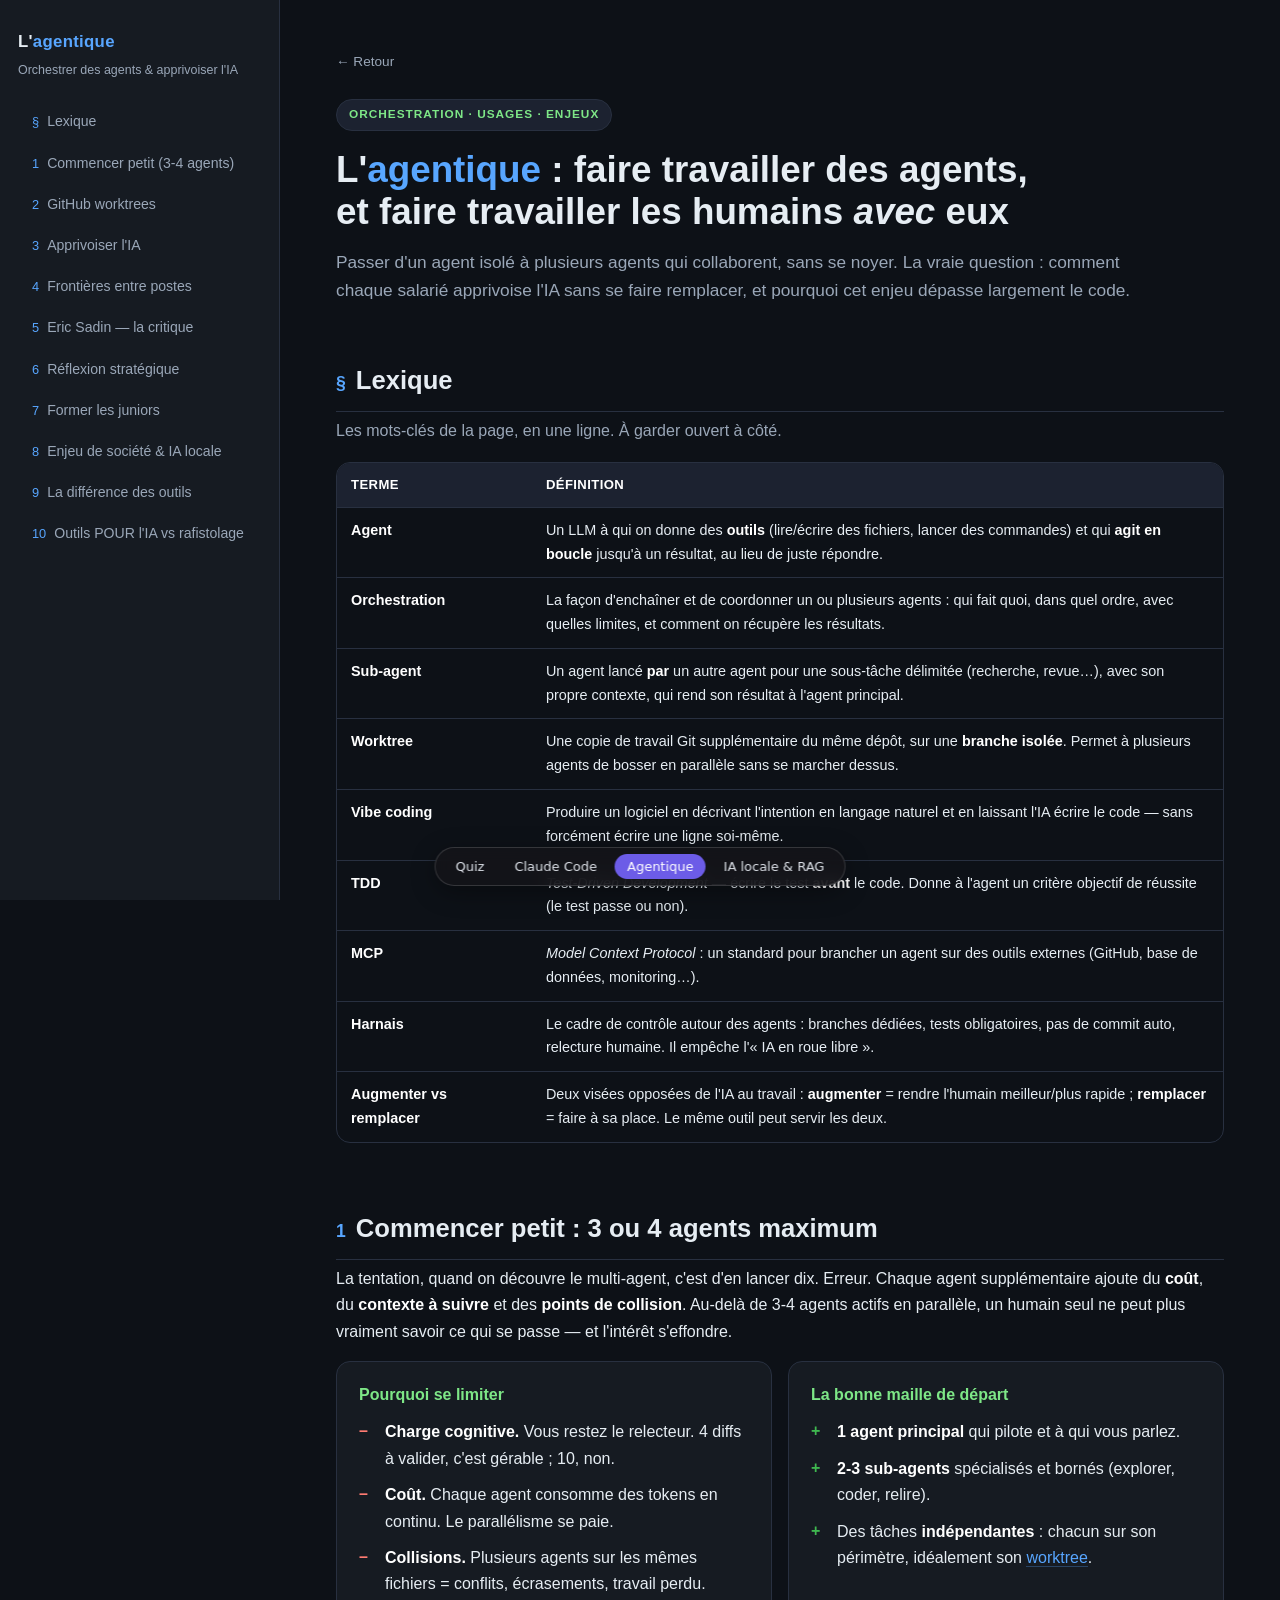
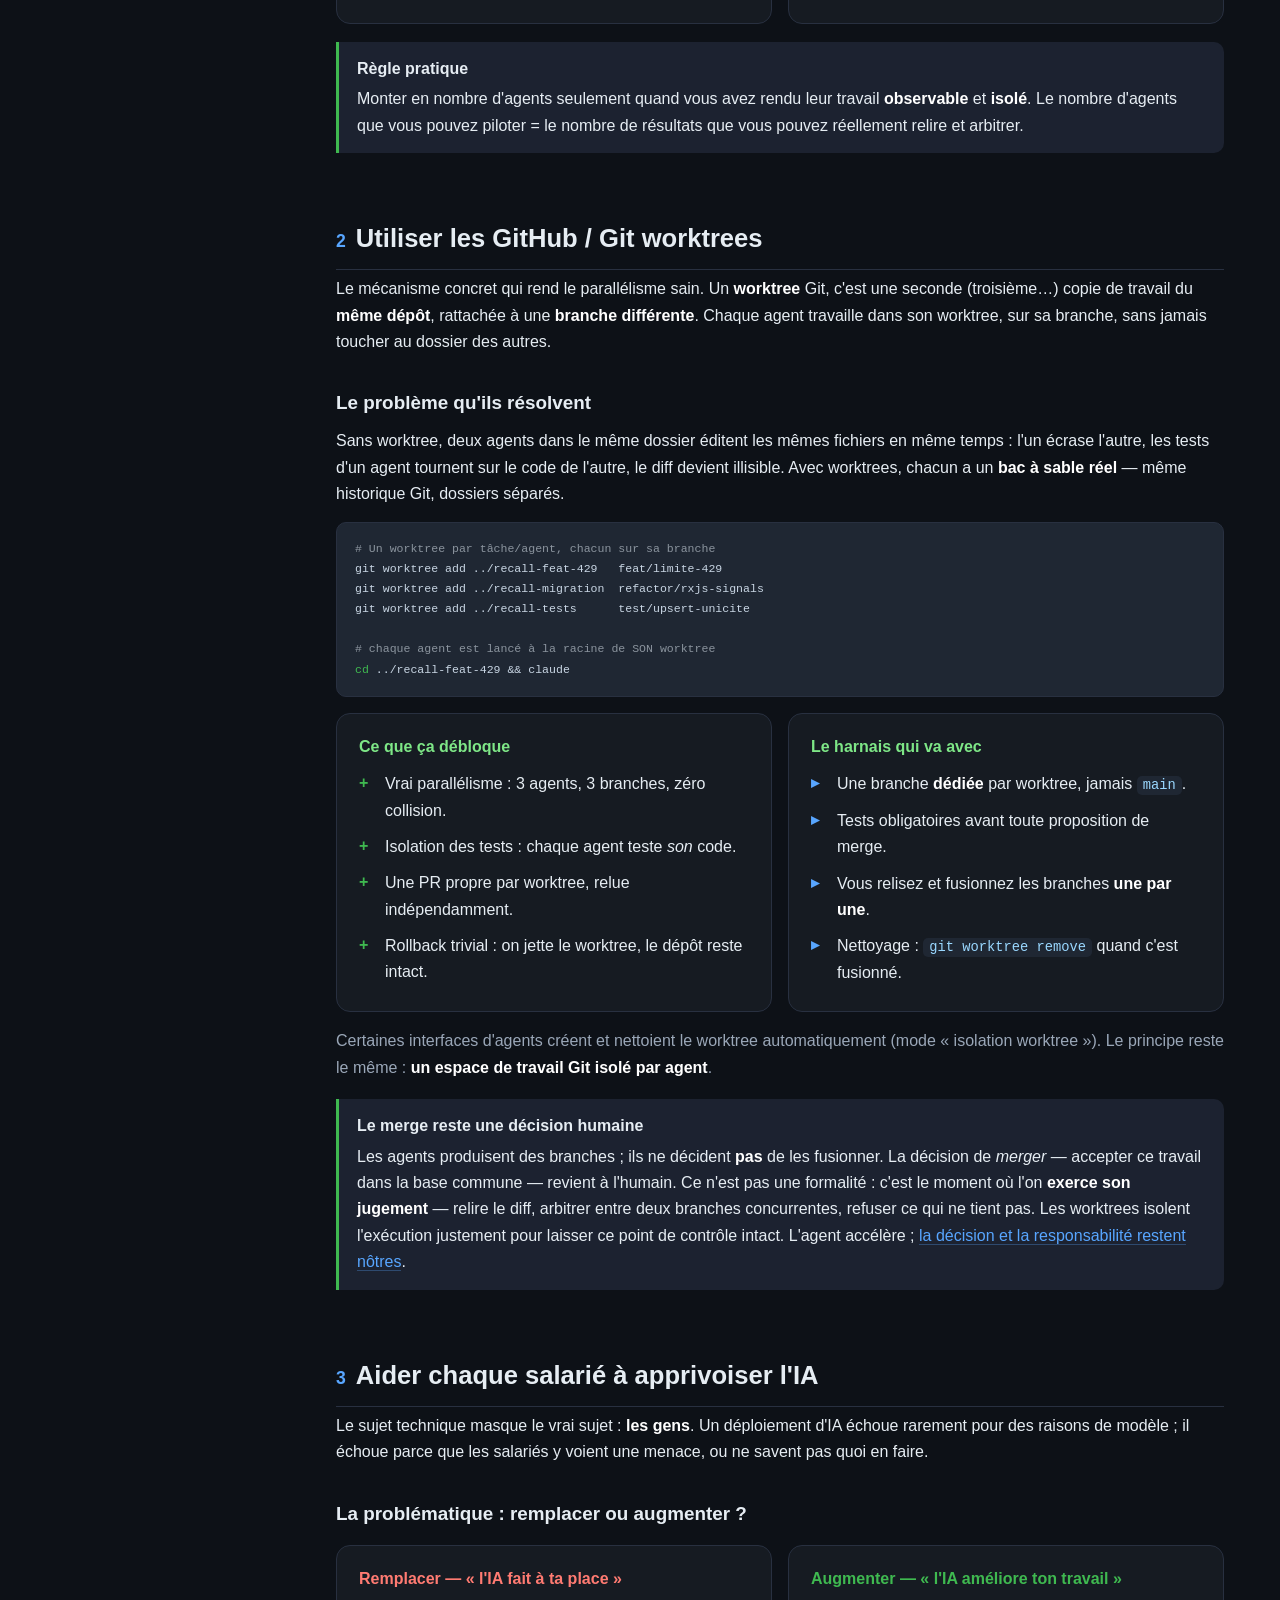
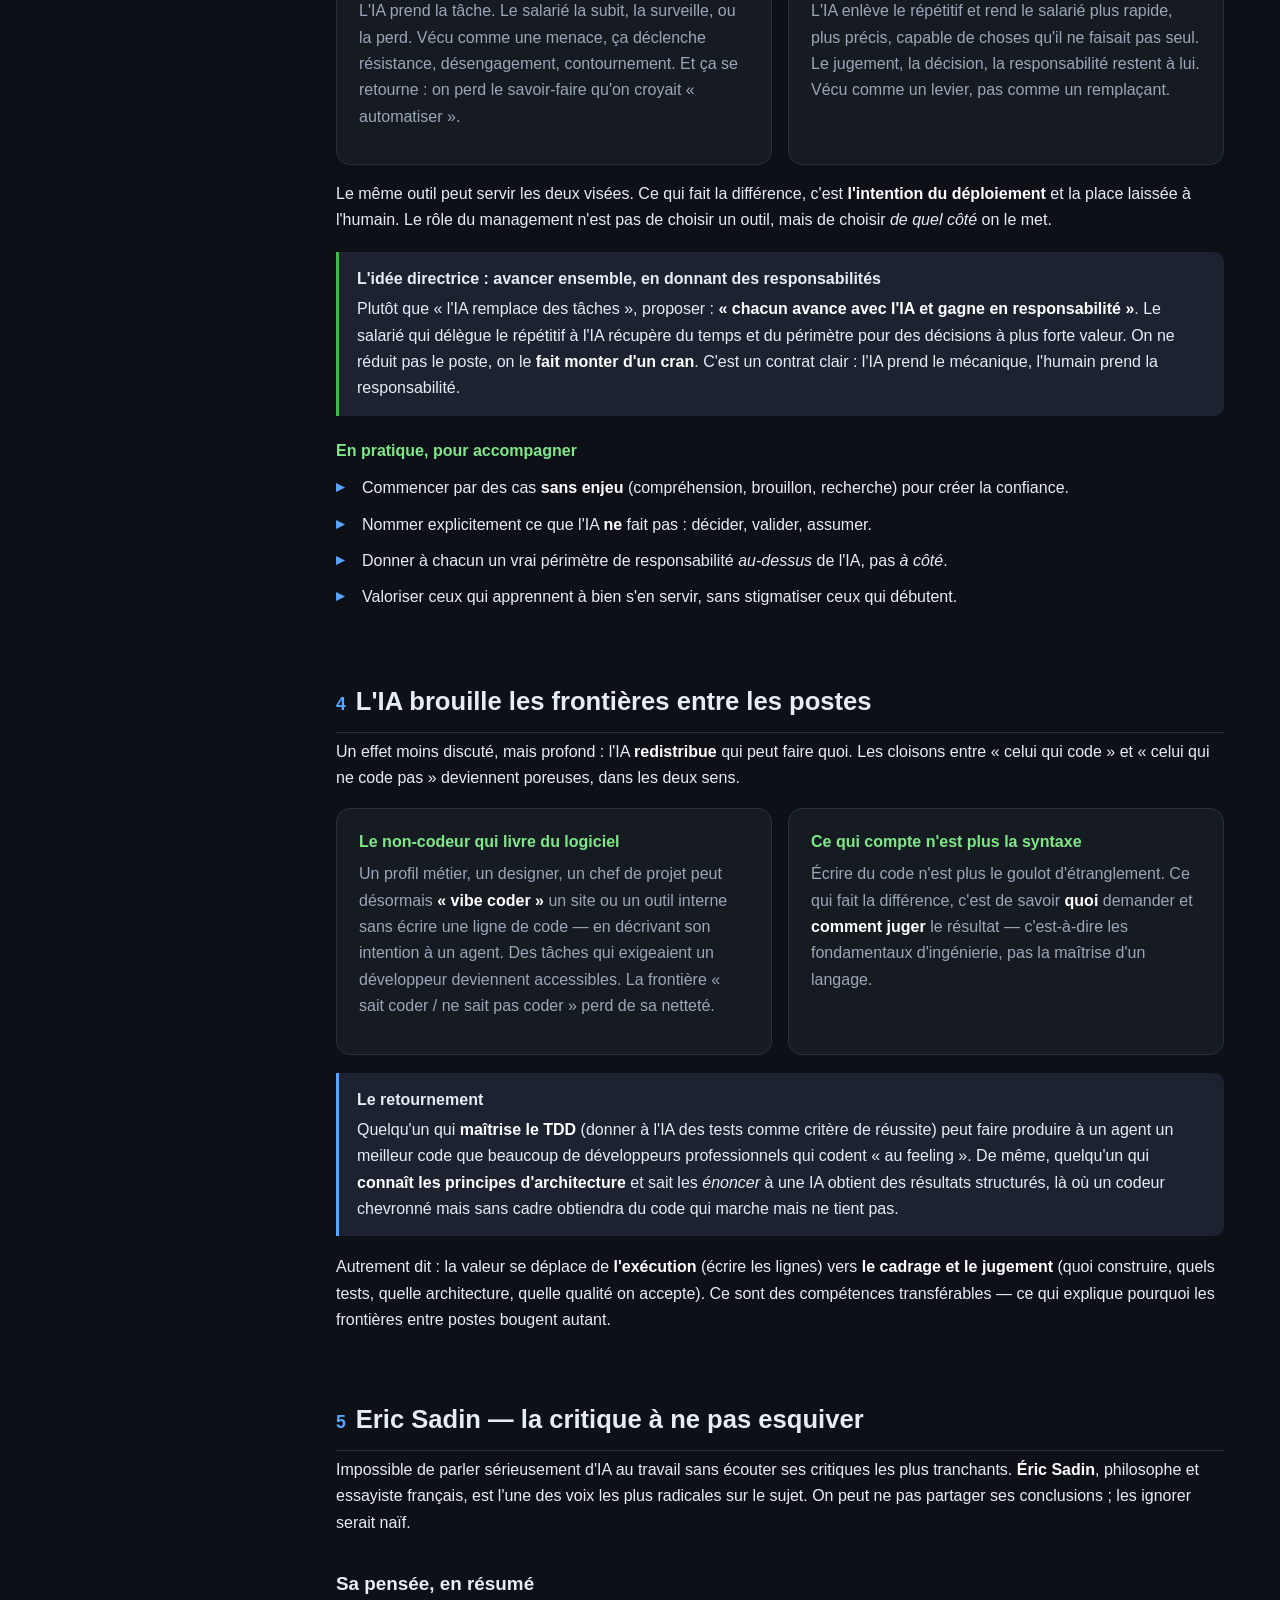
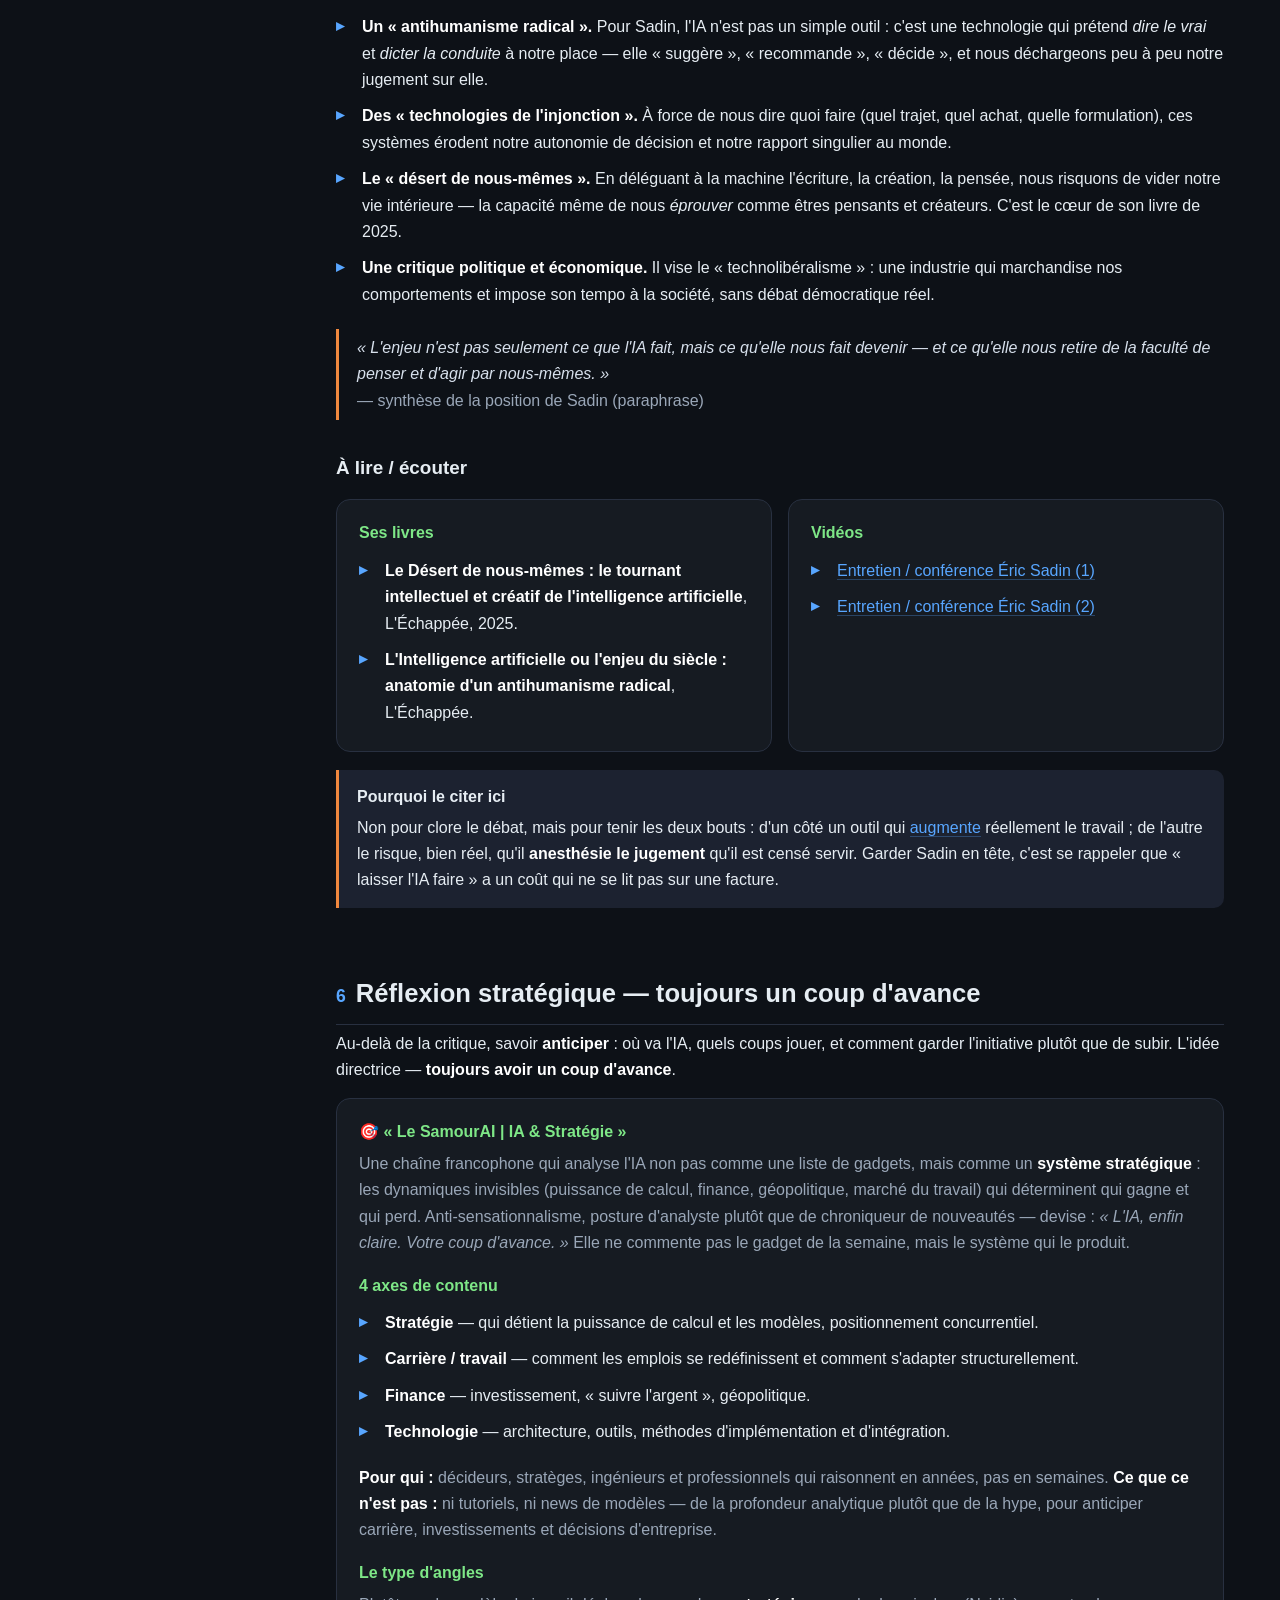
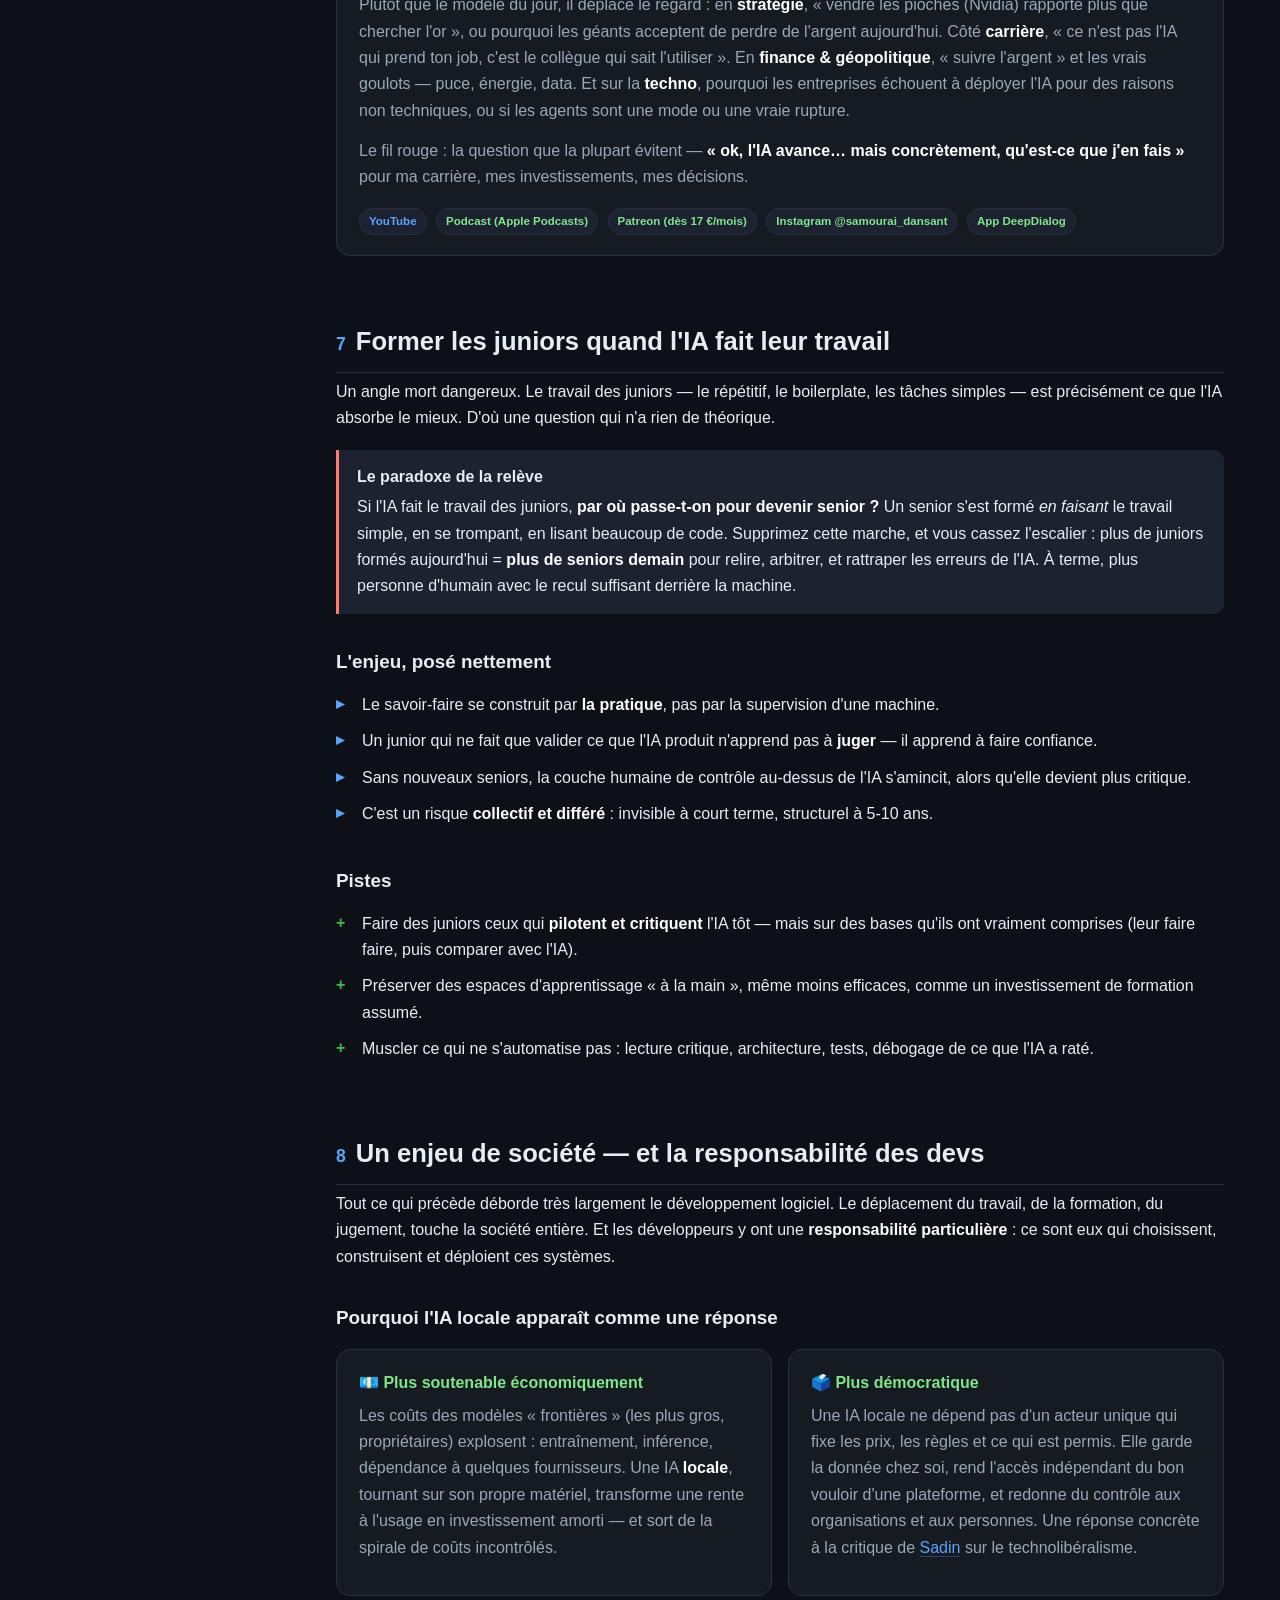
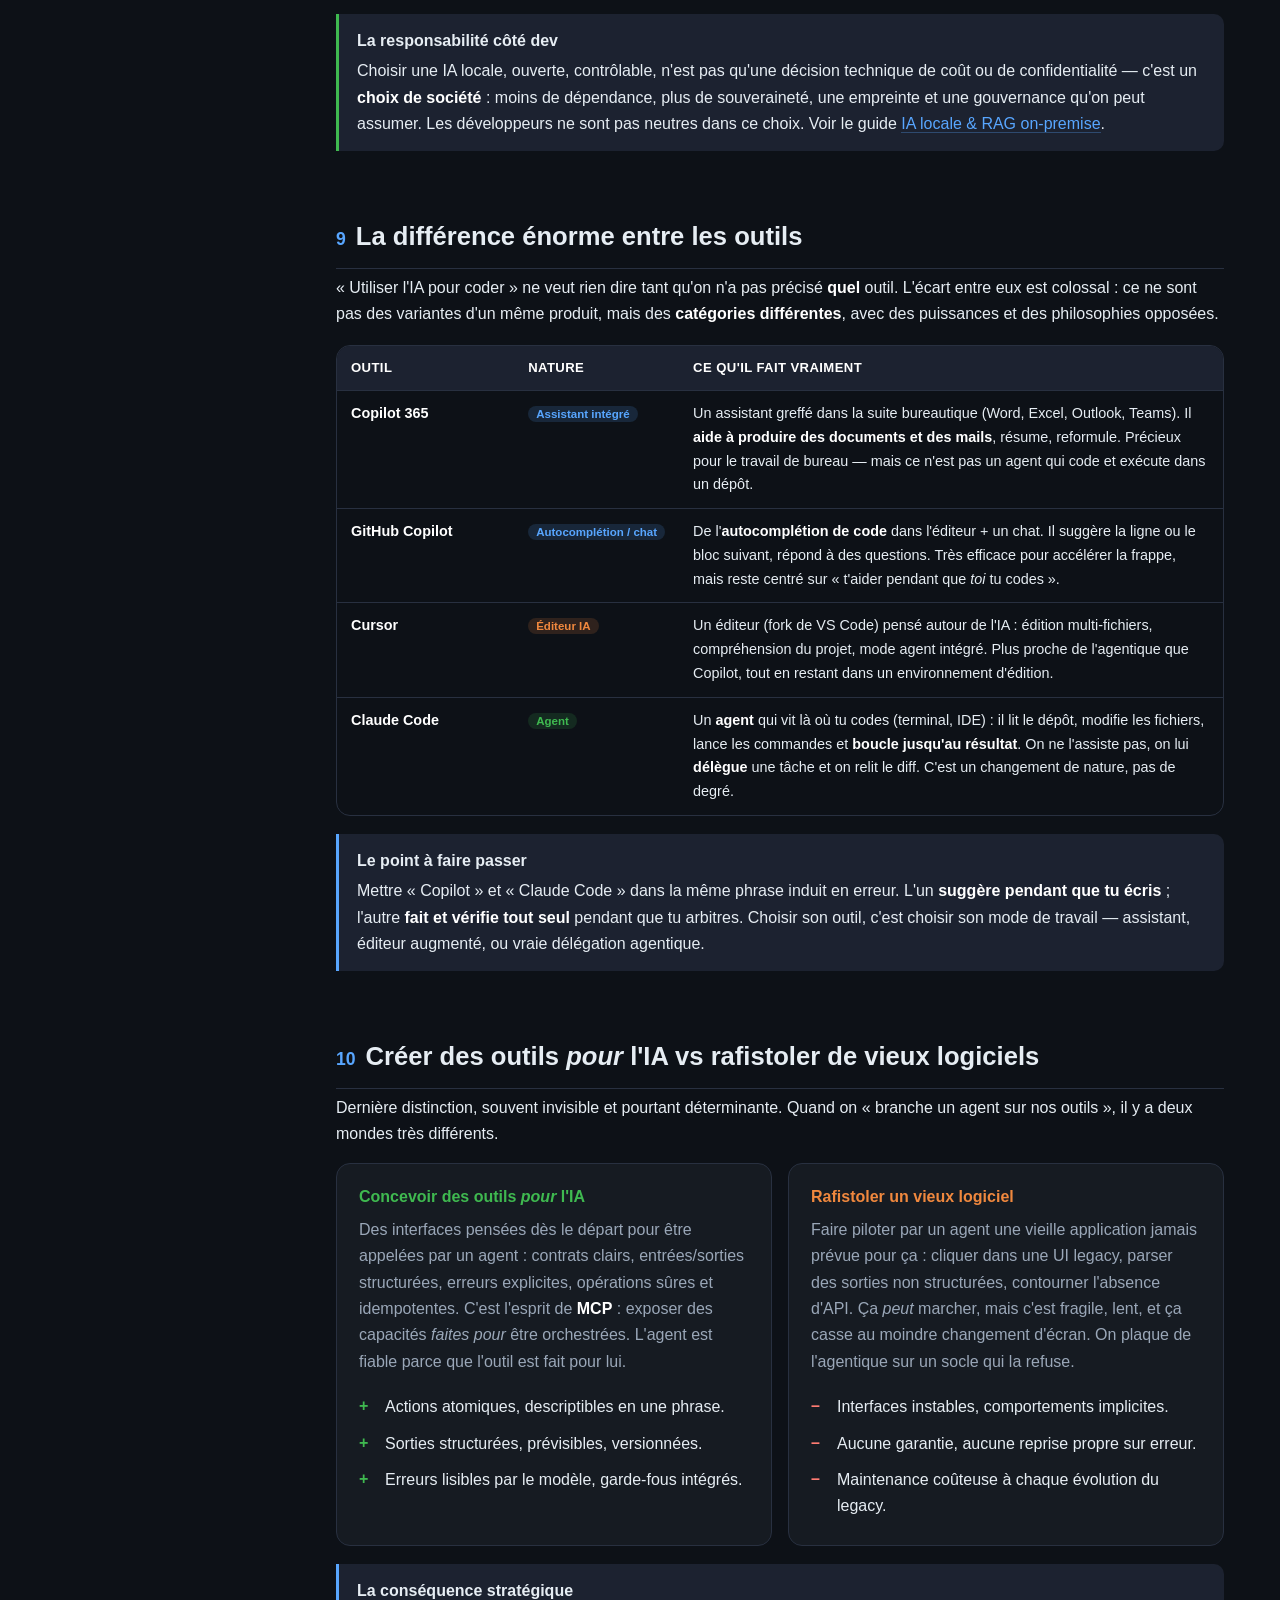
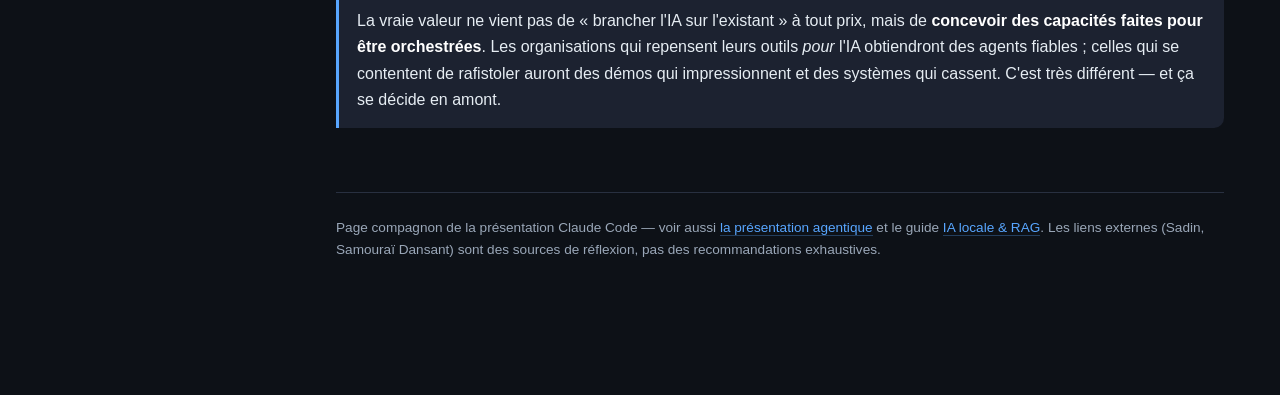
==== commit 20c99ec7: "Retire les sections orchestration et « ce qui restera » + renumérote Supprime les points 3 (niveaux " ====
--- a/agentique.html
+++ b/agentique.html
@@ -142,16 +142,14 @@
     <a href="#lexique"><span class="n">§</span>Lexique</a>
     <a href="#petit"><span class="n">1</span>Commencer petit (3-4 agents)</a>
     <a href="#worktrees"><span class="n">2</span>GitHub worktrees</a>
-    <a href="#orchestration"><span class="n">3</span>Niveaux d'orchestration</a>
-    <a href="#reste"><span class="n">4</span>Ce qui va rester</a>
-    <a href="#apprivoiser"><span class="n">5</span>Apprivoiser l'IA</a>
-    <a href="#frontieres"><span class="n">6</span>Frontières entre postes</a>
-    <a href="#sadin"><span class="n">7</span>Eric Sadin — la critique</a>
-    <a href="#strategie"><span class="n">8</span>Réflexion stratégique</a>
-    <a href="#juniors"><span class="n">9</span>Former les juniors</a>
-    <a href="#societe"><span class="n">10</span>Enjeu de société & IA locale</a>
-    <a href="#outils"><span class="n">11</span>La différence des outils</a>
-    <a href="#pour-lia"><span class="n">12</span>Outils POUR l'IA vs rafistolage</a>
+    <a href="#apprivoiser"><span class="n">3</span>Apprivoiser l'IA</a>
+    <a href="#frontieres"><span class="n">4</span>Frontières entre postes</a>
+    <a href="#sadin"><span class="n">5</span>Eric Sadin — la critique</a>
+    <a href="#strategie"><span class="n">6</span>Réflexion stratégique</a>
+    <a href="#juniors"><span class="n">7</span>Former les juniors</a>
+    <a href="#societe"><span class="n">8</span>Enjeu de société & IA locale</a>
+    <a href="#outils"><span class="n">9</span>La différence des outils</a>
+    <a href="#pour-lia"><span class="n">10</span>Outils POUR l'IA vs rafistolage</a>
   </nav>
 
   <main>
@@ -159,7 +157,7 @@
     <header class="hero">
       <span class="tagline">Orchestration · usages · enjeux</span>
       <h1>L'<span>agentique</span> : faire travailler des agents,<br>et faire travailler les humains <em>avec</em> eux</h1>
-      <p class="lead">Passer d'un agent isolé à plusieurs agents qui collaborent, sans se noyer. Les niveaux d'orchestration et les outils qui les servent, ce qui restera structurel quoi qu'il arrive — puis la vraie question : comment chaque salarié apprivoise l'IA sans se faire remplacer, et pourquoi cet enjeu dépasse largement le code.</p>
+      <p class="lead">Passer d'un agent isolé à plusieurs agents qui collaborent, sans se noyer. La vraie question : comment chaque salarié apprivoise l'IA sans se faire remplacer, et pourquoi cet enjeu dépasse largement le code.</p>
     </header>
 
     <!-- ===================== LEXIQUE ===================== -->
@@ -259,104 +257,9 @@
       </div>
     </section>
 
-    <!-- ===================== 3 — NIVEAUX D'ORCHESTRATION ===================== -->
-    <section id="orchestration">
-      <h2><span class="num">3</span>Les niveaux d'orchestration (du plus simple au plus avancé)</h2>
-      <p>« Orchestrer des agents » n'est pas une seule chose. C'est une échelle. Chaque niveau répond à une question précise, et se sert d'outils différents. On peut lire cette échelle comme une progression : on ne monte qu'une fois le niveau précédent maîtrisé.</p>
-
-      <div class="levels">
-
-        <div class="lvl">
-          <h4>Le chemin système — donner à l'agent l'accès au monde réel</h4>
-          <p class="muted">Le socle. Un agent n'est utile que branché sur un vrai environnement : système de fichiers, terminal, réseau, outils du projet. C'est le « chemin » par lequel il lit et agit. Sans lui, on a un chatbot ; avec lui, un agent.</p>
-          <p><strong>La question :</strong> qu'est-ce que l'agent a le droit de lire, d'exécuter, d'atteindre ?</p>
-          <div class="tools">
-            <span class="toolchip">shell / terminal</span><span class="toolchip">accès fichiers</span><span class="toolchip">Claude Code</span><span class="toolchip">Codex CLI</span><span class="toolchip">MCP (outils externes)</span>
-          </div>
-        </div>
-
-        <div class="lvl">
-          <h4>Faire collaborer plusieurs agents</h4>
-          <p class="muted">Découper une grosse tâche entre agents spécialisés qui se passent des résultats : un explore, un code, un relit. Un agent « chef » coordonne et agrège. C'est ici que <a href="#worktrees" class="inline">les worktrees</a> et la règle des <a href="#petit" class="inline">3-4 agents</a> comptent le plus.</p>
-          <p><strong>La question :</strong> qui fait quoi, dans quel ordre, et comment on recolle les morceaux ?</p>
-          <div class="tools">
-            <span class="toolchip">sub-agents</span><span class="toolchip">agent « orchestrateur »</span><span class="toolchip">LangGraph</span><span class="toolchip">CrewAI</span><span class="toolchip">AutoGen</span><span class="toolchip">OpenAI Agents SDK</span>
-          </div>
-        </div>
-
-        <div class="lvl">
-          <h4>Construire au plus près du modèle</h4>
-          <p class="muted">Descendre d'un cran : au lieu d'assembler des briques toutes faites, on pilote directement le modèle et ses appels d'outils. Plus de contrôle sur le prompt, le format, la boucle, le coût — au prix de plus de code. Pour les cas où les frameworks « clé en main » sont trop rigides.</p>
-          <p><strong>La question :</strong> ai-je besoin d'un contrôle fin de la boucle, ou une abstraction suffit ?</p>
-          <div class="tools">
-            <span class="toolchip">Claude Agent SDK</span><span class="toolchip">API tool-use</span><span class="toolchip">appels bruts au modèle</span><span class="toolchip">llama.cpp / serveur local</span>
-          </div>
-        </div>
-
-        <div class="lvl">
-          <h4>Orchestrer sans code (low-code / no-code)</h4>
-          <p class="muted">À l'inverse : assembler des workflows d'agents visuellement, sans programmer. Pour prototyper vite, ou pour donner l'orchestration à des profils non-développeurs (métier, chef de projet). Puissant pour connecter des services entre eux.</p>
-          <p><strong>La question :</strong> qui va construire et maintenir le workflow — un dev, ou une équipe métier ?</p>
-          <div class="tools">
-            <span class="toolchip">n8n</span><span class="toolchip">Make</span><span class="toolchip">Zapier</span><span class="toolchip">Flowise</span><span class="toolchip">Dify</span><span class="toolchip">Langflow</span>
-          </div>
-        </div>
-
-        <div class="lvl">
-          <h4>Survivre aux pannes</h4>
-          <p class="muted">Un agent qui tourne longtemps <strong>va</strong> échouer : timeout d'API, outil qui plante, machine qui redémarre, boucle infinie. L'orchestration mûre suppose des reprises, des points de sauvegarde, des limites de tentatives et des <em>garde-fous</em>. Sans ça, une panne à l'étape 8 fait tout recommencer — ou pire, laisse un état à moitié écrit.</p>
-          <p><strong>La question :</strong> que se passe-t-il si un agent meurt en plein milieu ?</p>
-          <div class="tools">
-            <span class="toolchip">reprise sur checkpoint</span><span class="toolchip">files d'attente (retry)</span><span class="toolchip">Temporal</span><span class="toolchip">idempotence</span><span class="toolchip">timeouts & limites de boucles</span>
-          </div>
-        </div>
-
-        <div class="lvl">
-          <h4>Savoir ce que font les agents (observabilité)</h4>
-          <p class="muted">Le niveau le plus sous-estimé. Plusieurs agents en parallèle = une boîte noire, si on ne trace rien. Il faut voir <strong>chaque étape</strong> : quel outil appelé, avec quels arguments, quel résultat, combien de tokens, quel coût. C'est ce qui rend le multi-agent <em>pilotable</em> plutôt que magique.</p>
-          <p><strong>La question :</strong> puis-je expliquer, après coup, pourquoi l'agent a fait ce qu'il a fait ?</p>
-          <div class="tools">
-            <span class="toolchip">traces / logs structurés</span><span class="toolchip">LangSmith</span><span class="toolchip">Langfuse</span><span class="toolchip">OpenTelemetry</span><span class="toolchip">tableaux de coût/tokens</span>
-          </div>
-        </div>
-
-      </div>
-
-      <div class="note">
-        <span class="t">À retenir</span>
-        Les trois premiers niveaux répondent à « comment faire agir et collaborer les agents ». Les trois derniers — pannes, observabilité, et le choix code/no-code — décident si votre système est <strong>tenable en vrai</strong>. Beaucoup de démos s'arrêtent au niveau 2 ; la production commence au niveau 5.
-      </div>
-    </section>
-
-    <!-- ===================== 4 — CE QUI VA RESTER ===================== -->
-    <section id="reste">
-      <h2><span class="num">4</span>Ce qui restera structurel, au-delà des modèles</h2>
-      <p>Les modèles changent tous les mois. Certaines couches, elles, ne bougeront pas : ce sont les <strong>fondations physiques et de confiance</strong> sur lesquelles tout l'agentique repose. Investir sa compréhension là est plus durable que courir après le dernier modèle.</p>
-
-      <div class="grid c3">
-        <div class="card">
-          <h4>🖥️ L'infra physique des CPU/GPU</h4>
-          <p class="muted">Un agent, aussi malin soit-il, tourne sur du silicium réel : processeurs, mémoire, énergie, refroidissement, réseau. Cette couche matérielle est le vrai plafond — de vitesse, de coût, de souveraineté. Elle ne disparaît pas avec un meilleur modèle ; elle devient <strong>plus</strong> décisive.</p>
-        </div>
-        <div class="card">
-          <h4>🔗 La connexion entre agents</h4>
-          <p class="muted">Dès qu'il y a plus d'un agent, il faut une manière de <strong>se parler</strong> : formats de messages, protocoles, contrats d'interface. Peu importe le modèle derrière, deux agents ne collaborent que s'ils partagent un langage commun. Cette plomberie d'interconnexion est structurelle.</p>
-        </div>
-        <div class="card">
-          <h4>🔐 Le protocole cryptographique de communication</h4>
-          <p class="muted">Quand des agents autonomes échangent, engagent des actions, voire des valeurs, il faut prouver <strong>qui a dit quoi</strong> et que ça n'a pas été altéré. Signatures, identité, registres infalsifiables (type blockchain) : la couche de <strong>confiance vérifiable</strong> entre agents devient centrale, indépendamment du modèle.</p>
-        </div>
-      </div>
-
-      <div class="note">
-        <span class="t">L'idée de fond</span>
-        Le modèle est la partie qui se remplace le plus vite. Le matériel, l'interconnexion et la confiance cryptographique sont les parties qui <strong>durent</strong> — et donc là où se jouent les vraies dépendances stratégiques (fournisseurs de puces, standards de communication, infrastructures de confiance).
-      </div>
-    </section>
-
     <!-- ===================== 5 — APPRIVOISER L'IA ===================== -->
     <section id="apprivoiser">
-      <h2><span class="num">5</span>Aider chaque salarié à apprivoiser l'IA</h2>
+      <h2><span class="num">3</span>Aider chaque salarié à apprivoiser l'IA</h2>
       <p>Le sujet technique masque le vrai sujet : <strong>les gens</strong>. Un déploiement d'IA échoue rarement pour des raisons de modèle ; il échoue parce que les salariés y voient une menace, ou ne savent pas quoi en faire.</p>
 
       <h3>La problématique : remplacer ou augmenter ?</h3>
@@ -388,7 +291,7 @@
 
     <!-- ===================== 6 — FRONTIÈRES ENTRE POSTES ===================== -->
     <section id="frontieres">
-      <h2><span class="num">6</span>L'IA brouille les frontières entre les postes</h2>
+      <h2><span class="num">4</span>L'IA brouille les frontières entre les postes</h2>
       <p>Un effet moins discuté, mais profond : l'IA <strong>redistribue</strong> qui peut faire quoi. Les cloisons entre « celui qui code » et « celui qui ne code pas » deviennent poreuses, dans les deux sens.</p>
 
       <div class="grid c2">
@@ -412,7 +315,7 @@
 
     <!-- ===================== 7 — ERIC SADIN ===================== -->
     <section id="sadin">
-      <h2><span class="num">7</span>Eric Sadin — la critique à ne pas esquiver</h2>
+      <h2><span class="num">5</span>Eric Sadin — la critique à ne pas esquiver</h2>
       <p>Impossible de parler sérieusement d'IA au travail sans écouter ses critiques les plus tranchants. <strong>Éric Sadin</strong>, philosophe et essayiste français, est l'une des voix les plus radicales sur le sujet. On peut ne pas partager ses conclusions ; les ignorer serait naïf.</p>
 
       <h3>Sa pensée, en résumé</h3>
@@ -455,7 +358,7 @@
 
     <!-- ===================== 8 — STRATÉGIE ===================== -->
     <section id="strategie">
-      <h2><span class="num">8</span>Réflexion stratégique — toujours un coup d'avance</h2>
+      <h2><span class="num">6</span>Réflexion stratégique — toujours un coup d'avance</h2>
       <p>Au-delà de la critique, savoir <strong>anticiper</strong> : où va l'IA, quels coups jouer, et comment garder l'initiative plutôt que de subir. L'idée directrice — <strong>toujours avoir un coup d'avance</strong>.</p>
 
       <div class="card">
@@ -488,7 +391,7 @@
 
     <!-- ===================== 9 — JUNIORS ===================== -->
     <section id="juniors">
-      <h2><span class="num">9</span>Former les juniors quand l'IA fait leur travail</h2>
+      <h2><span class="num">7</span>Former les juniors quand l'IA fait leur travail</h2>
       <p>Un angle mort dangereux. Le travail des juniors — le répétitif, le boilerplate, les tâches simples — est précisément ce que l'IA absorbe le mieux. D'où une question qui n'a rien de théorique.</p>
 
       <div class="note bad">
@@ -514,7 +417,7 @@
 
     <!-- ===================== 10 — SOCIÉTÉ & IA LOCALE ===================== -->
     <section id="societe">
-      <h2><span class="num">10</span>Un enjeu de société — et la responsabilité des devs</h2>
+      <h2><span class="num">8</span>Un enjeu de société — et la responsabilité des devs</h2>
       <p>Tout ce qui précède déborde très largement le développement logiciel. Le déplacement du travail, de la formation, du jugement, touche la société entière. Et les développeurs y ont une <strong>responsabilité particulière</strong> : ce sont eux qui choisissent, construisent et déploient ces systèmes.</p>
 
       <h3>Pourquoi l'IA locale apparaît comme une réponse</h3>
@@ -537,7 +440,7 @@
 
     <!-- ===================== 11 — DIFFÉRENCE DES OUTILS ===================== -->
     <section id="outils">
-      <h2><span class="num">11</span>La différence énorme entre les outils</h2>
+      <h2><span class="num">9</span>La différence énorme entre les outils</h2>
       <p>« Utiliser l'IA pour coder » ne veut rien dire tant qu'on n'a pas précisé <strong>quel</strong> outil. L'écart entre eux est colossal : ce ne sont pas des variantes d'un même produit, mais des <strong>catégories différentes</strong>, avec des puissances et des philosophies opposées.</p>
 
       <div class="tablewrap">
@@ -576,7 +479,7 @@
 
     <!-- ===================== 12 — OUTILS POUR L'IA ===================== -->
     <section id="pour-lia">
-      <h2><span class="num">12</span>Créer des outils <em>pour</em> l'IA vs rafistoler de vieux logiciels</h2>
+      <h2><span class="num">10</span>Créer des outils <em>pour</em> l'IA vs rafistoler de vieux logiciels</h2>
       <p>Dernière distinction, souvent invisible et pourtant déterminante. Quand on « branche un agent sur nos outils », il y a deux mondes très différents.</p>
 
       <div class="grid c2">
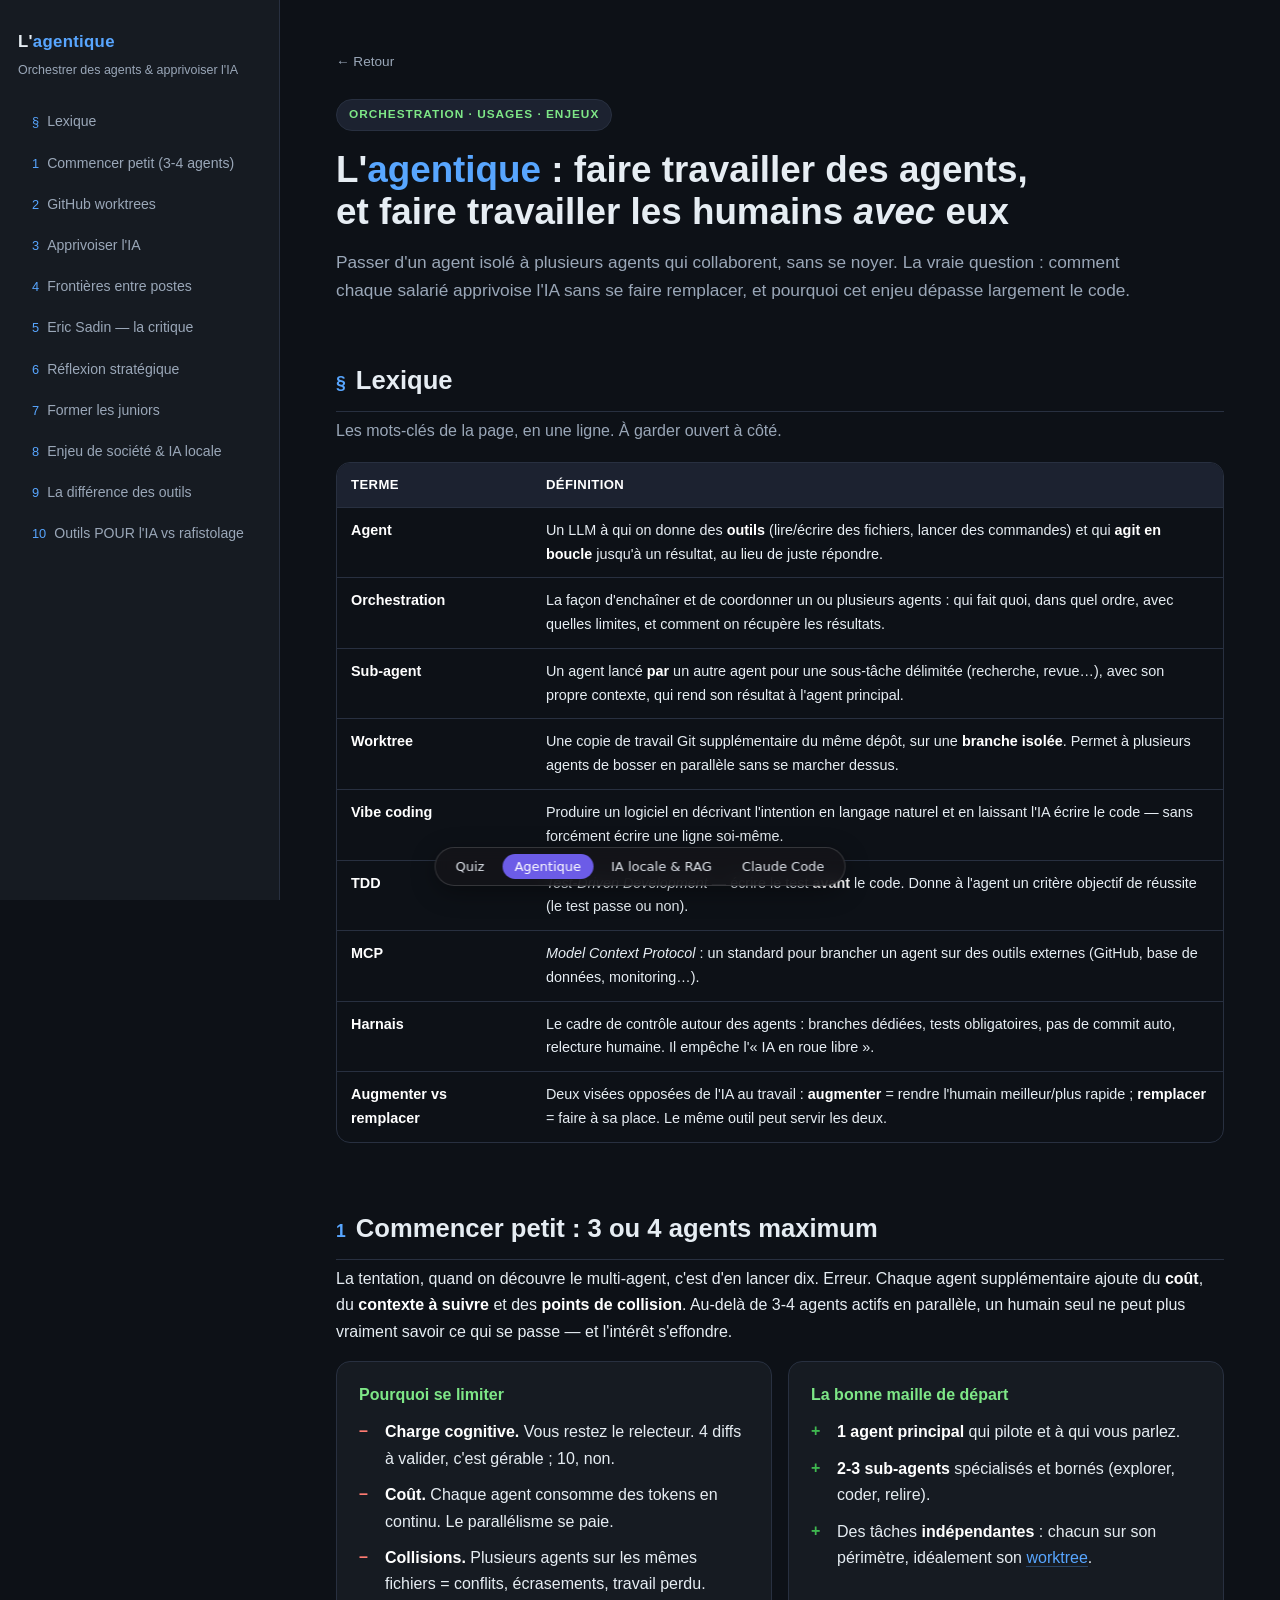
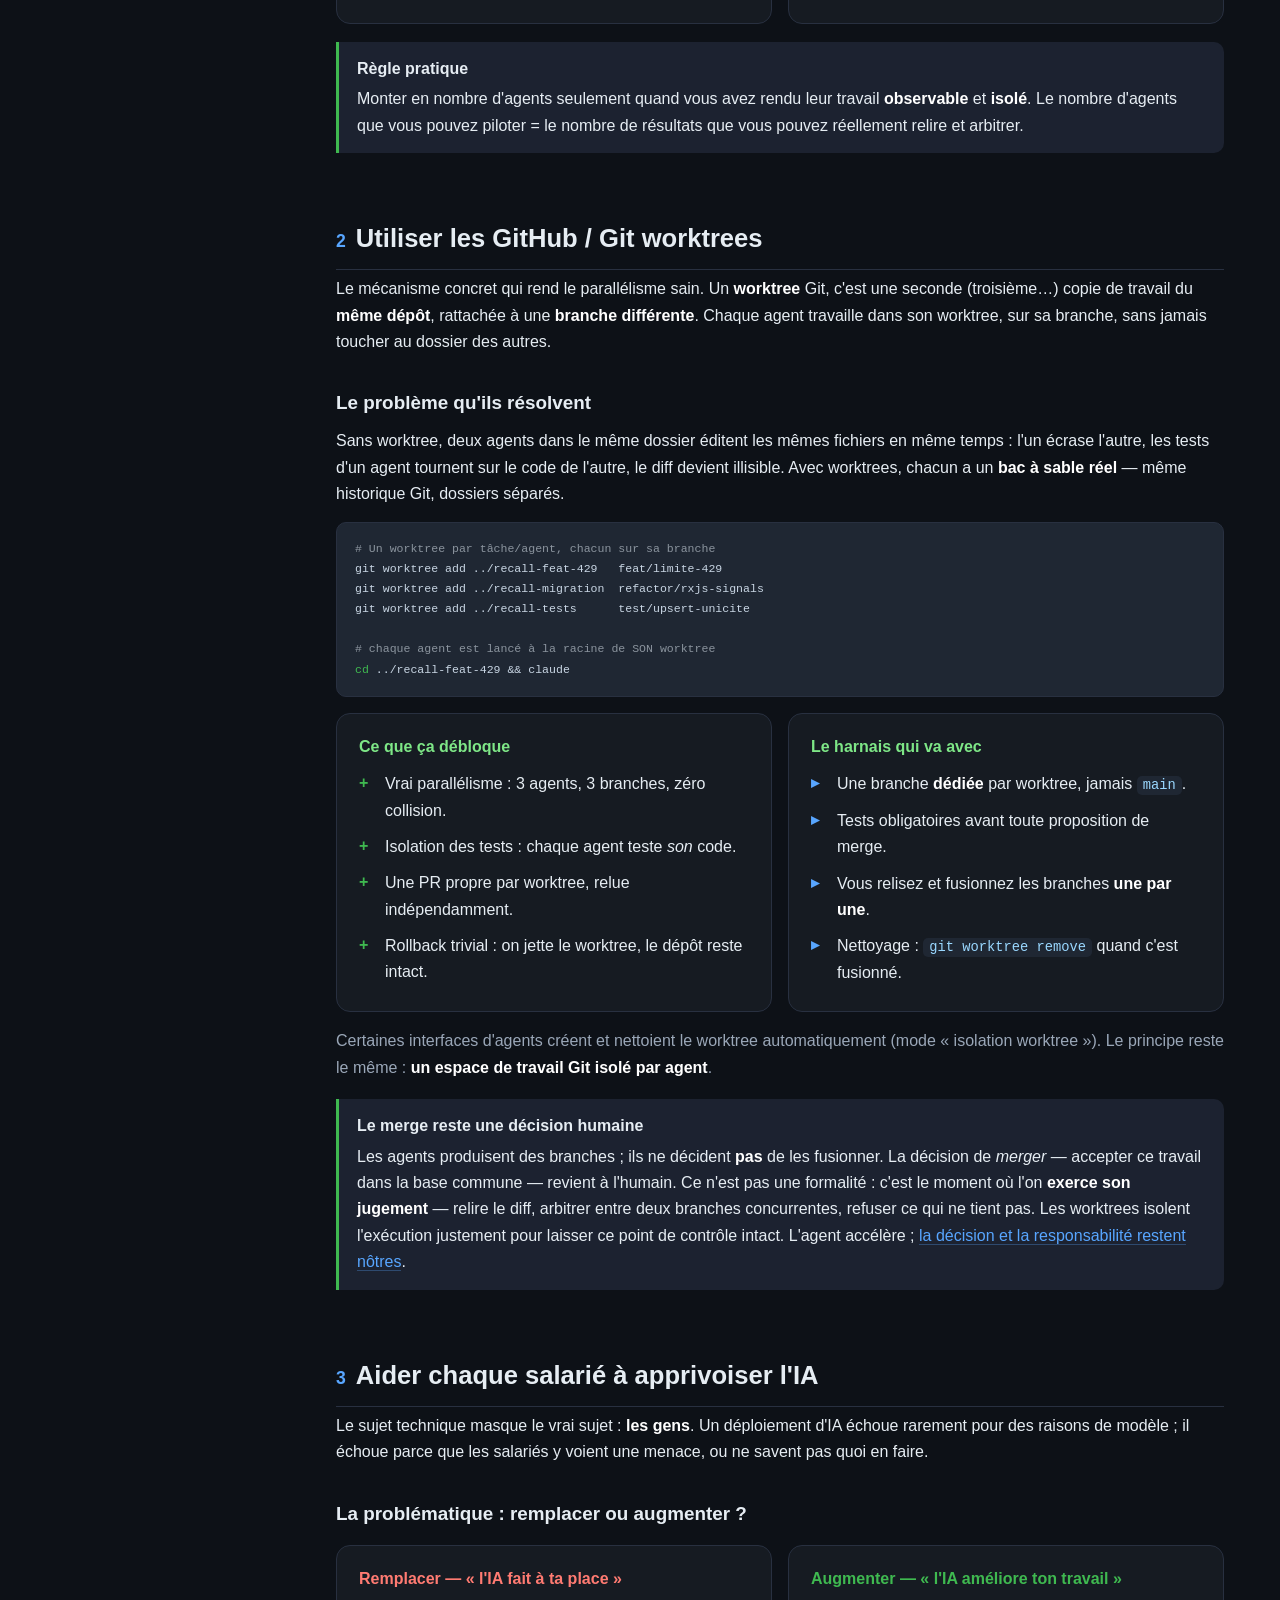
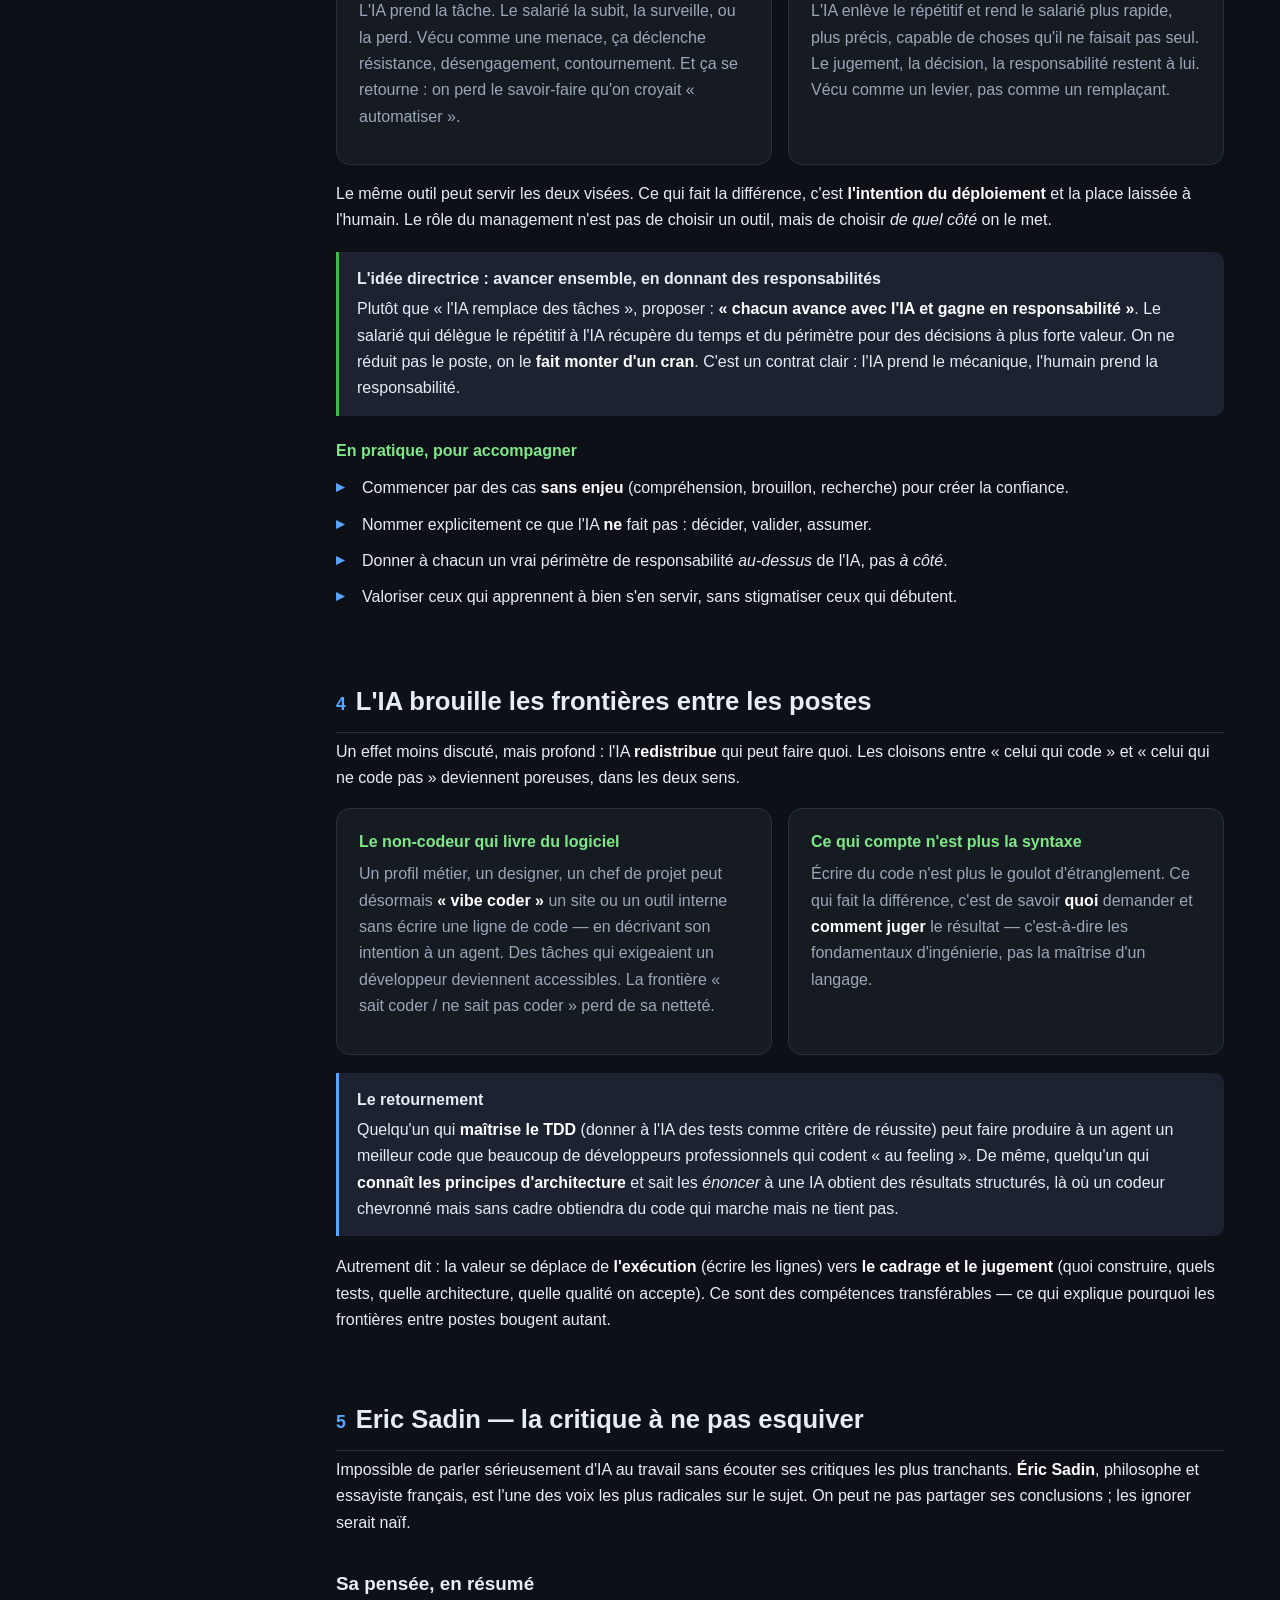
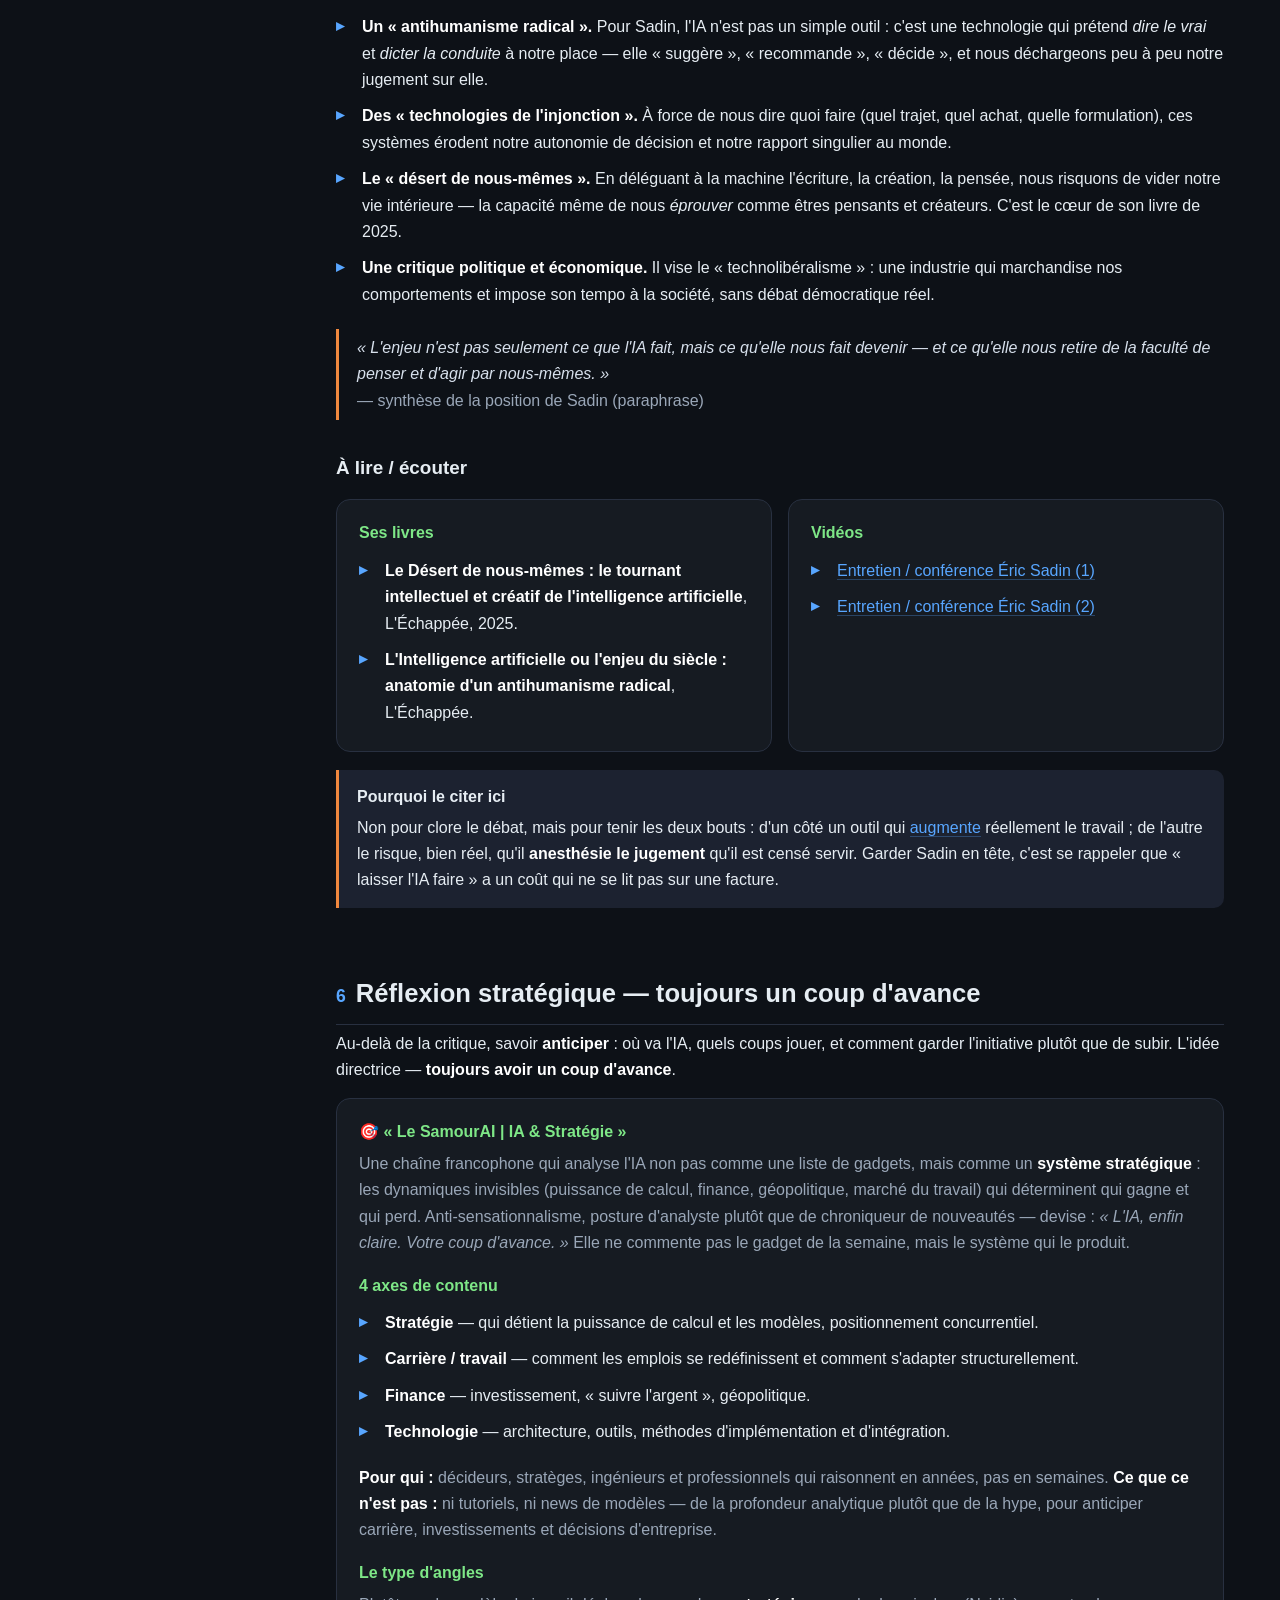
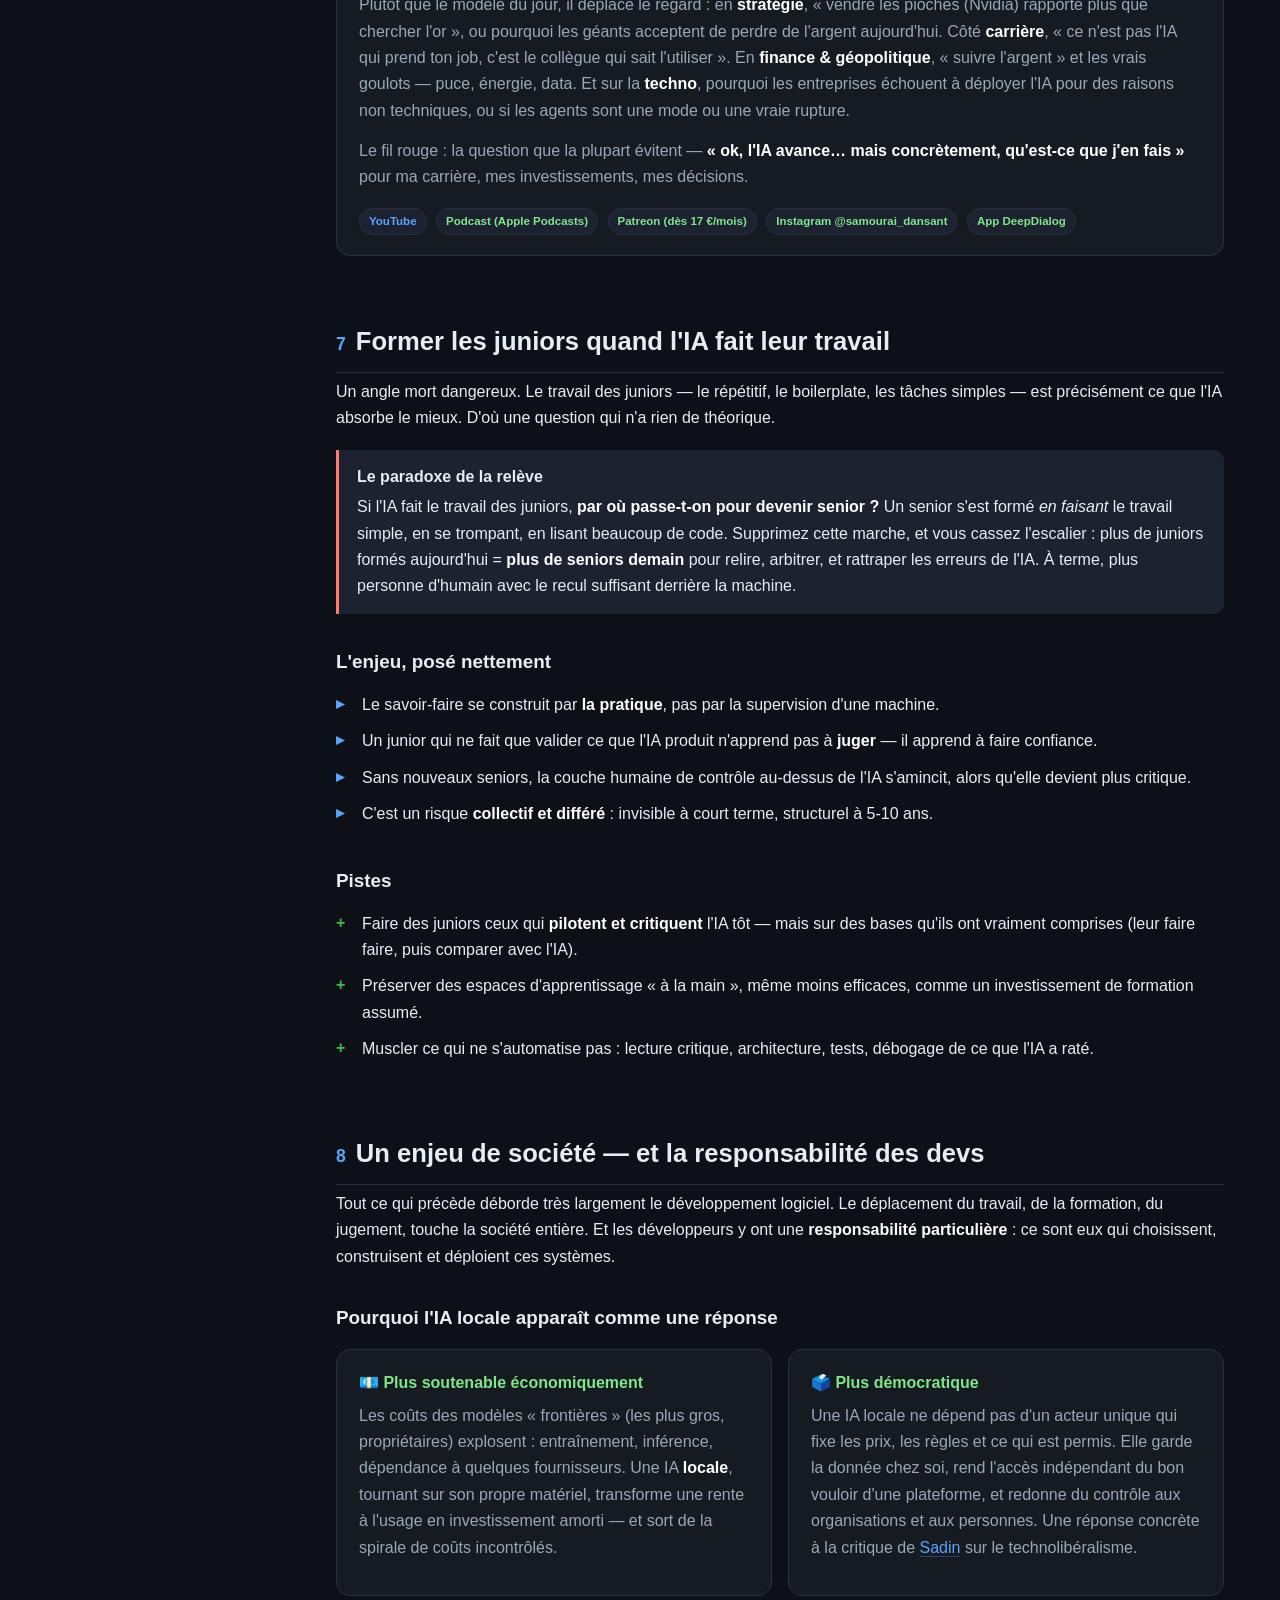
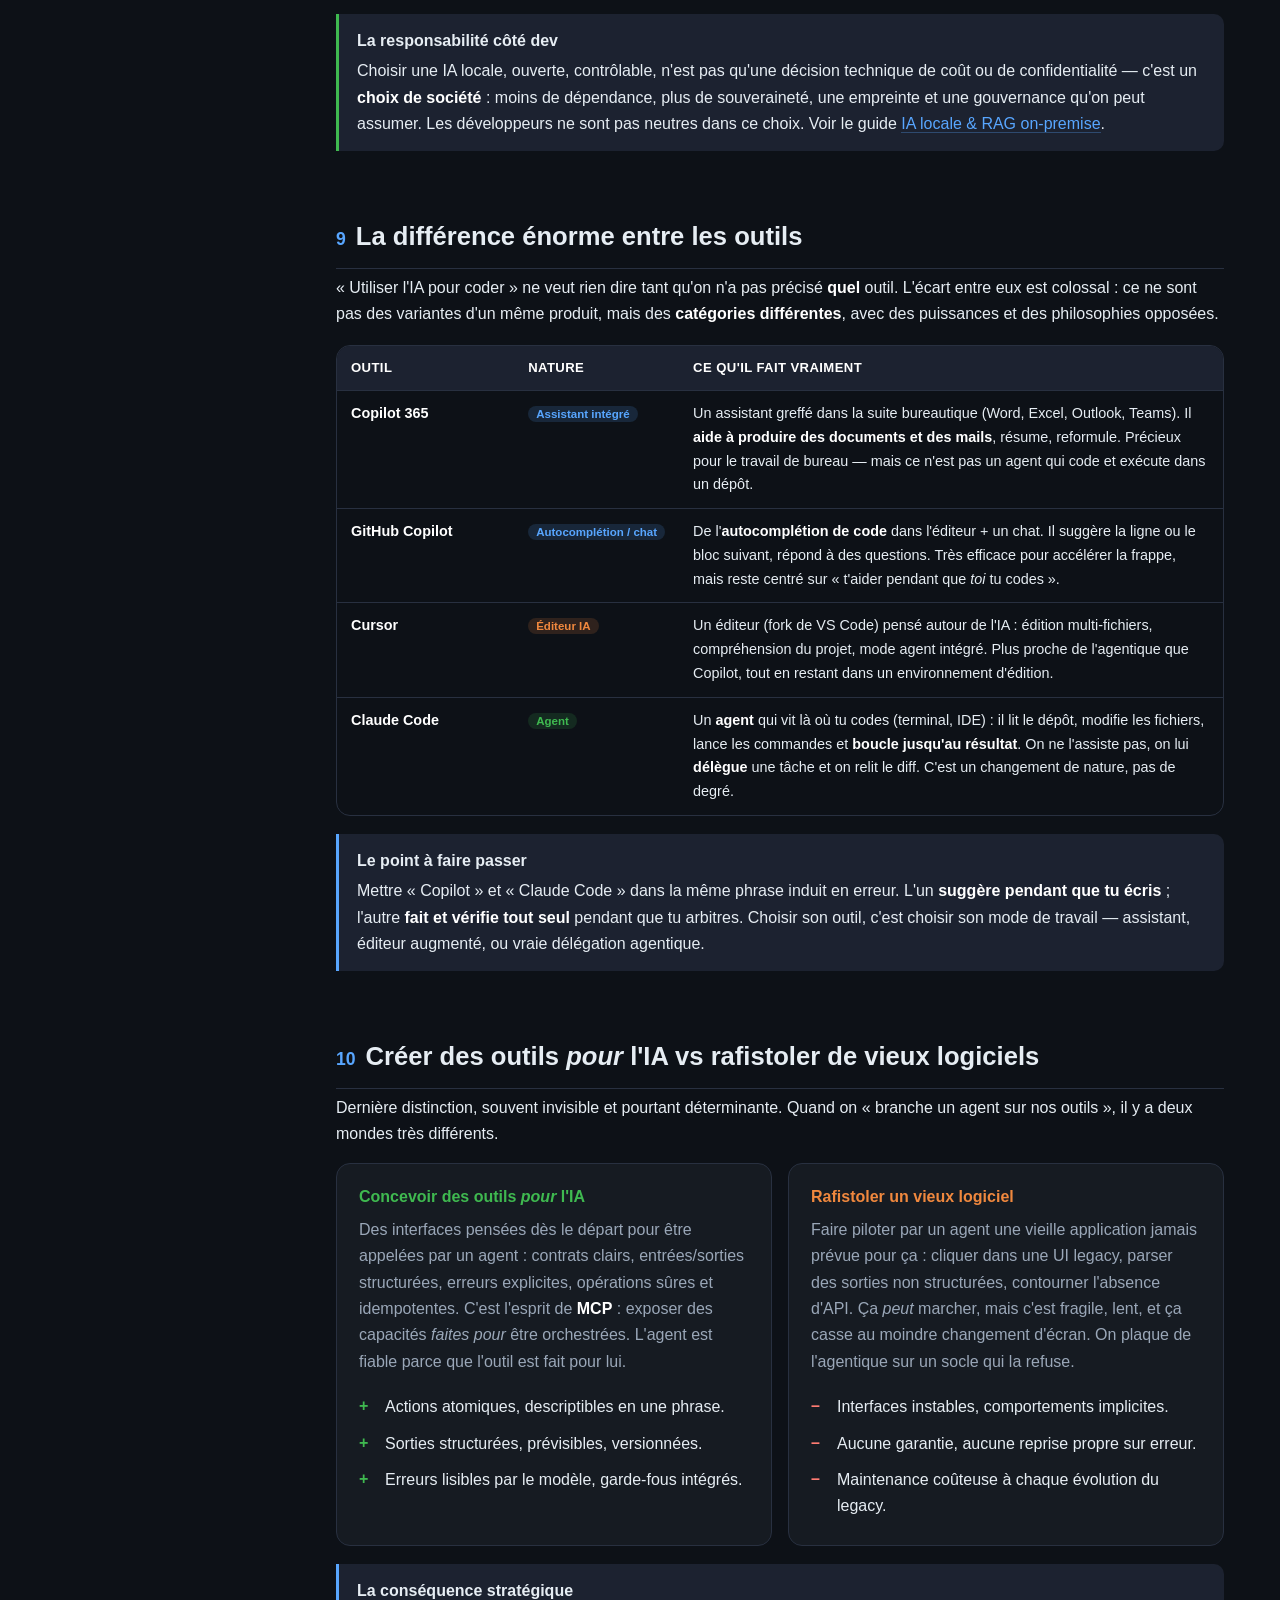
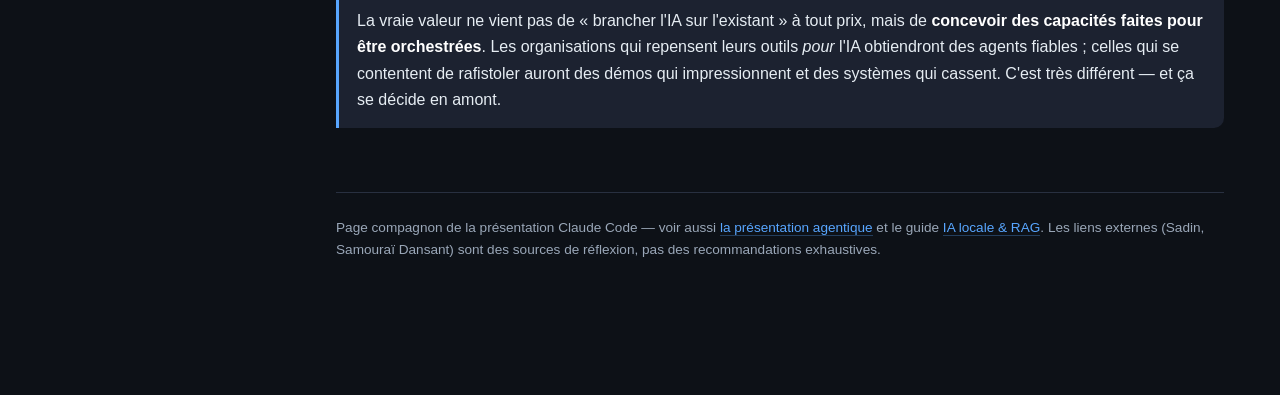
==== commit f1607076: "Réordonne le menu : Quiz / Agentique / IA locale & RAG / Claude Code Applique le même ordre sur les " ====
--- a/agentique.html
+++ b/agentique.html
@@ -124,9 +124,9 @@
 <body>
 <nav class="xnav" aria-label="Navigation entre les pages">
   <a href="index.html">Quiz</a>
-  <a href="claude-code-presentation.html">Claude Code</a>
   <a href="agentique.html" aria-current="page">Agentique</a>
   <a href="ia-locale-rag.html">IA locale &amp; RAG</a>
+  <a href="claude-code-presentation.html">Claude Code</a>
 </nav>
 <style>
 .xnav{position:fixed;bottom:14px;left:50%;transform:translateX(-50%);z-index:99999;display:flex;gap:6px;padding:6px 8px;background:rgba(20,20,25,.85);backdrop-filter:blur(8px);border:1px solid rgba(255,255,255,.15);border-radius:999px;font:500 13px/1 system-ui,-apple-system,Segoe UI,Roboto,sans-serif;box-shadow:0 6px 24px rgba(0,0,0,.35)}
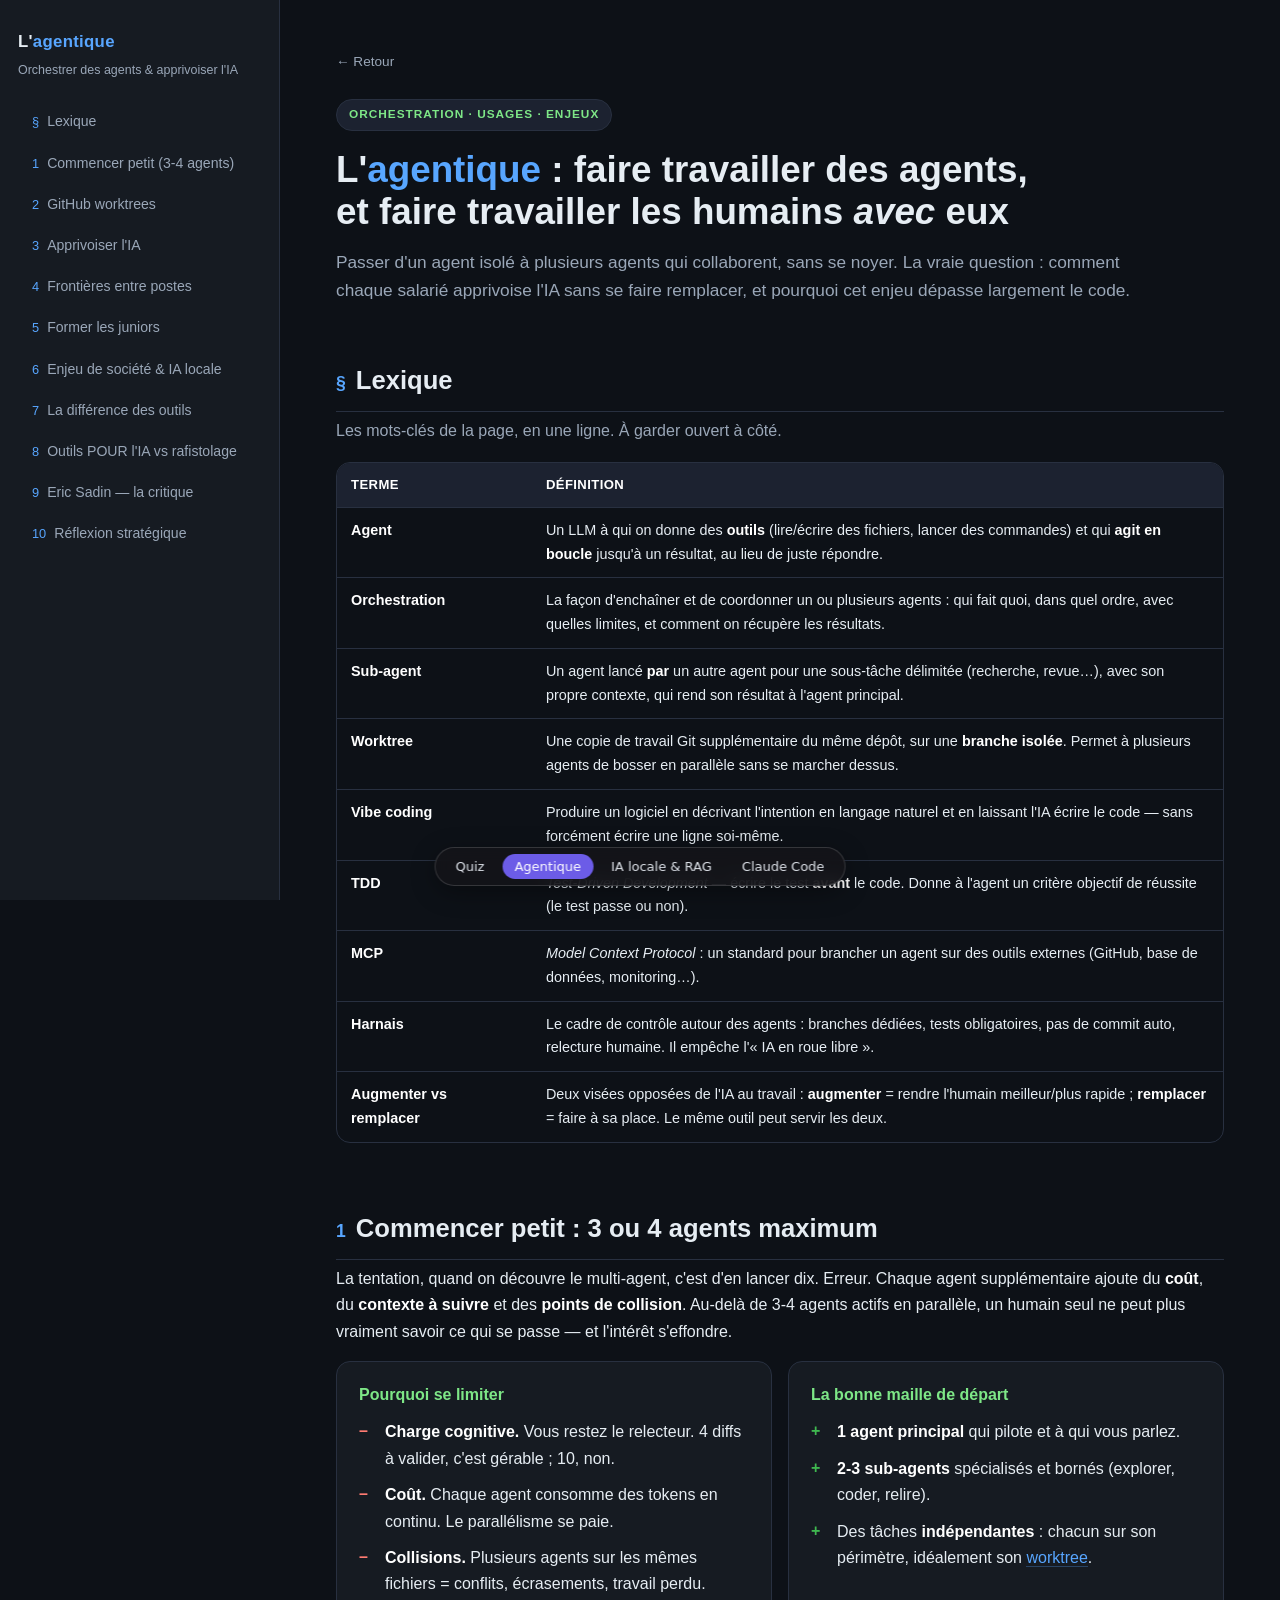
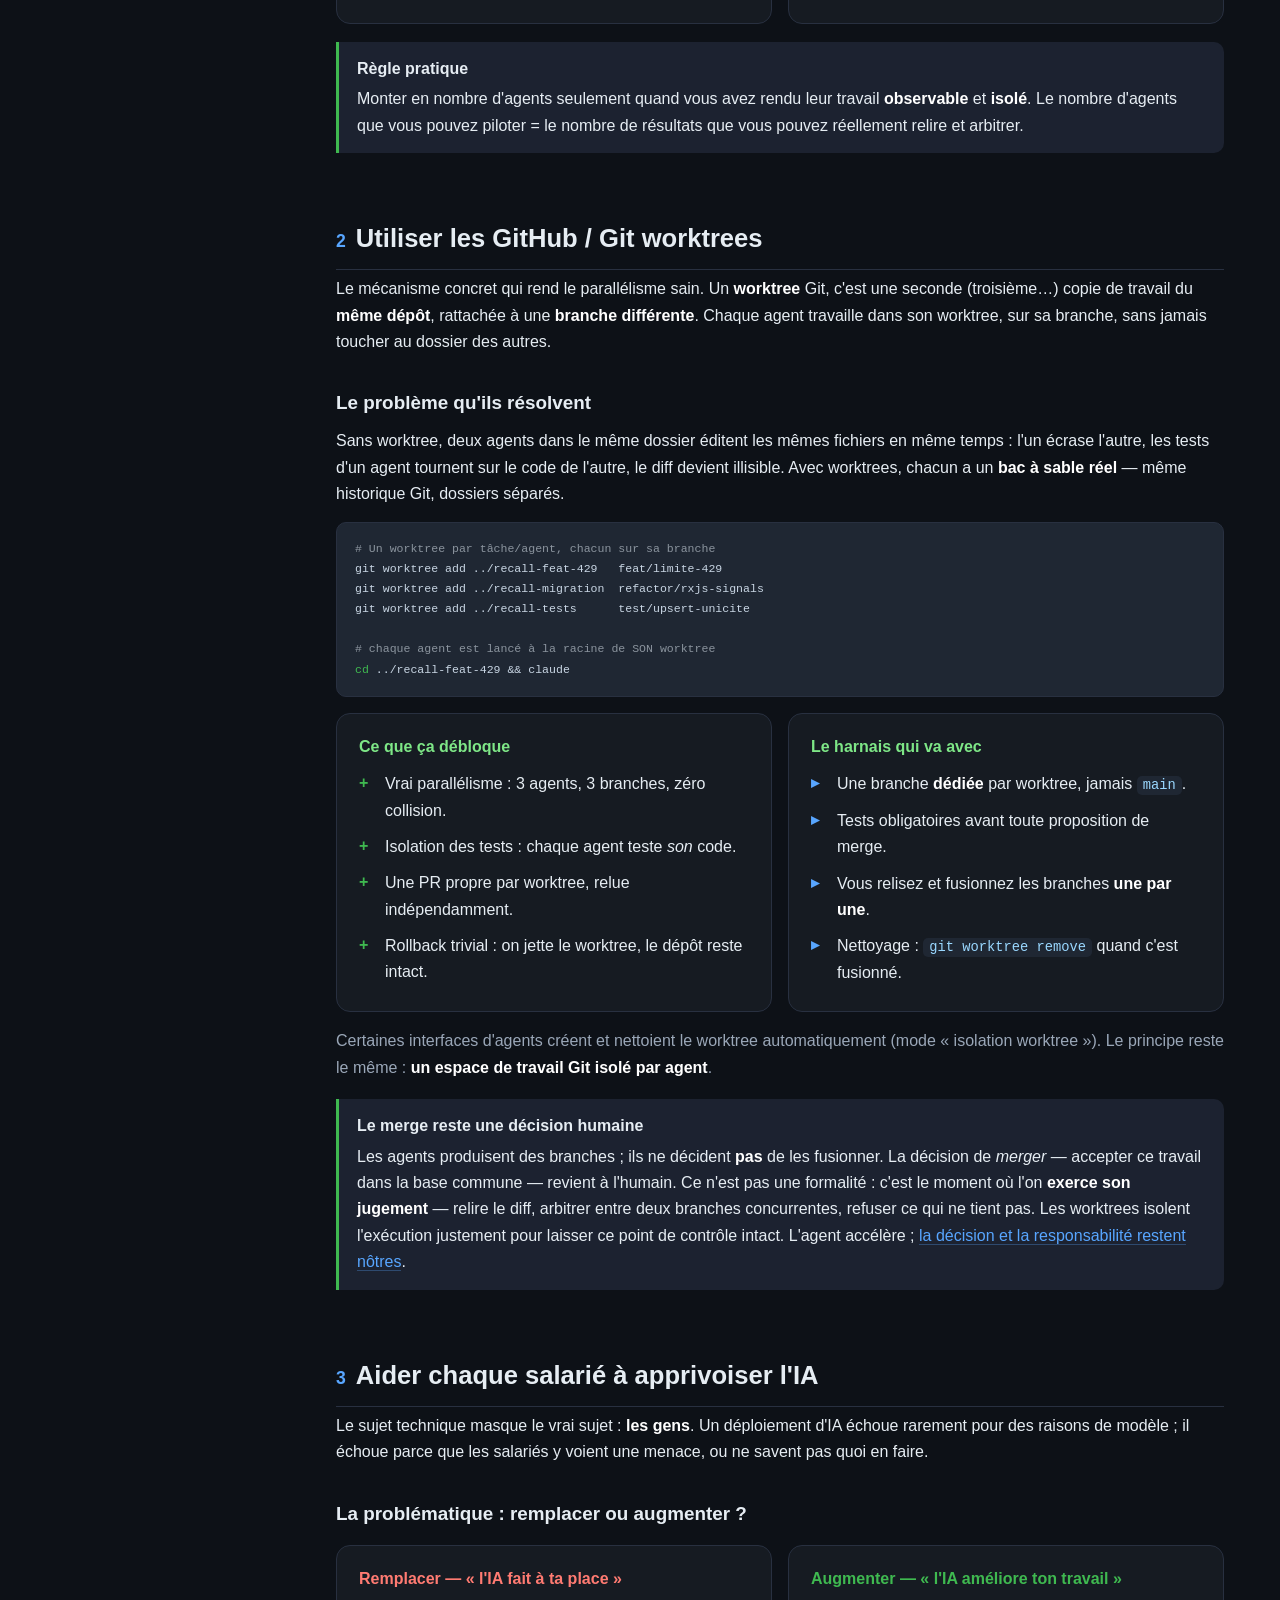
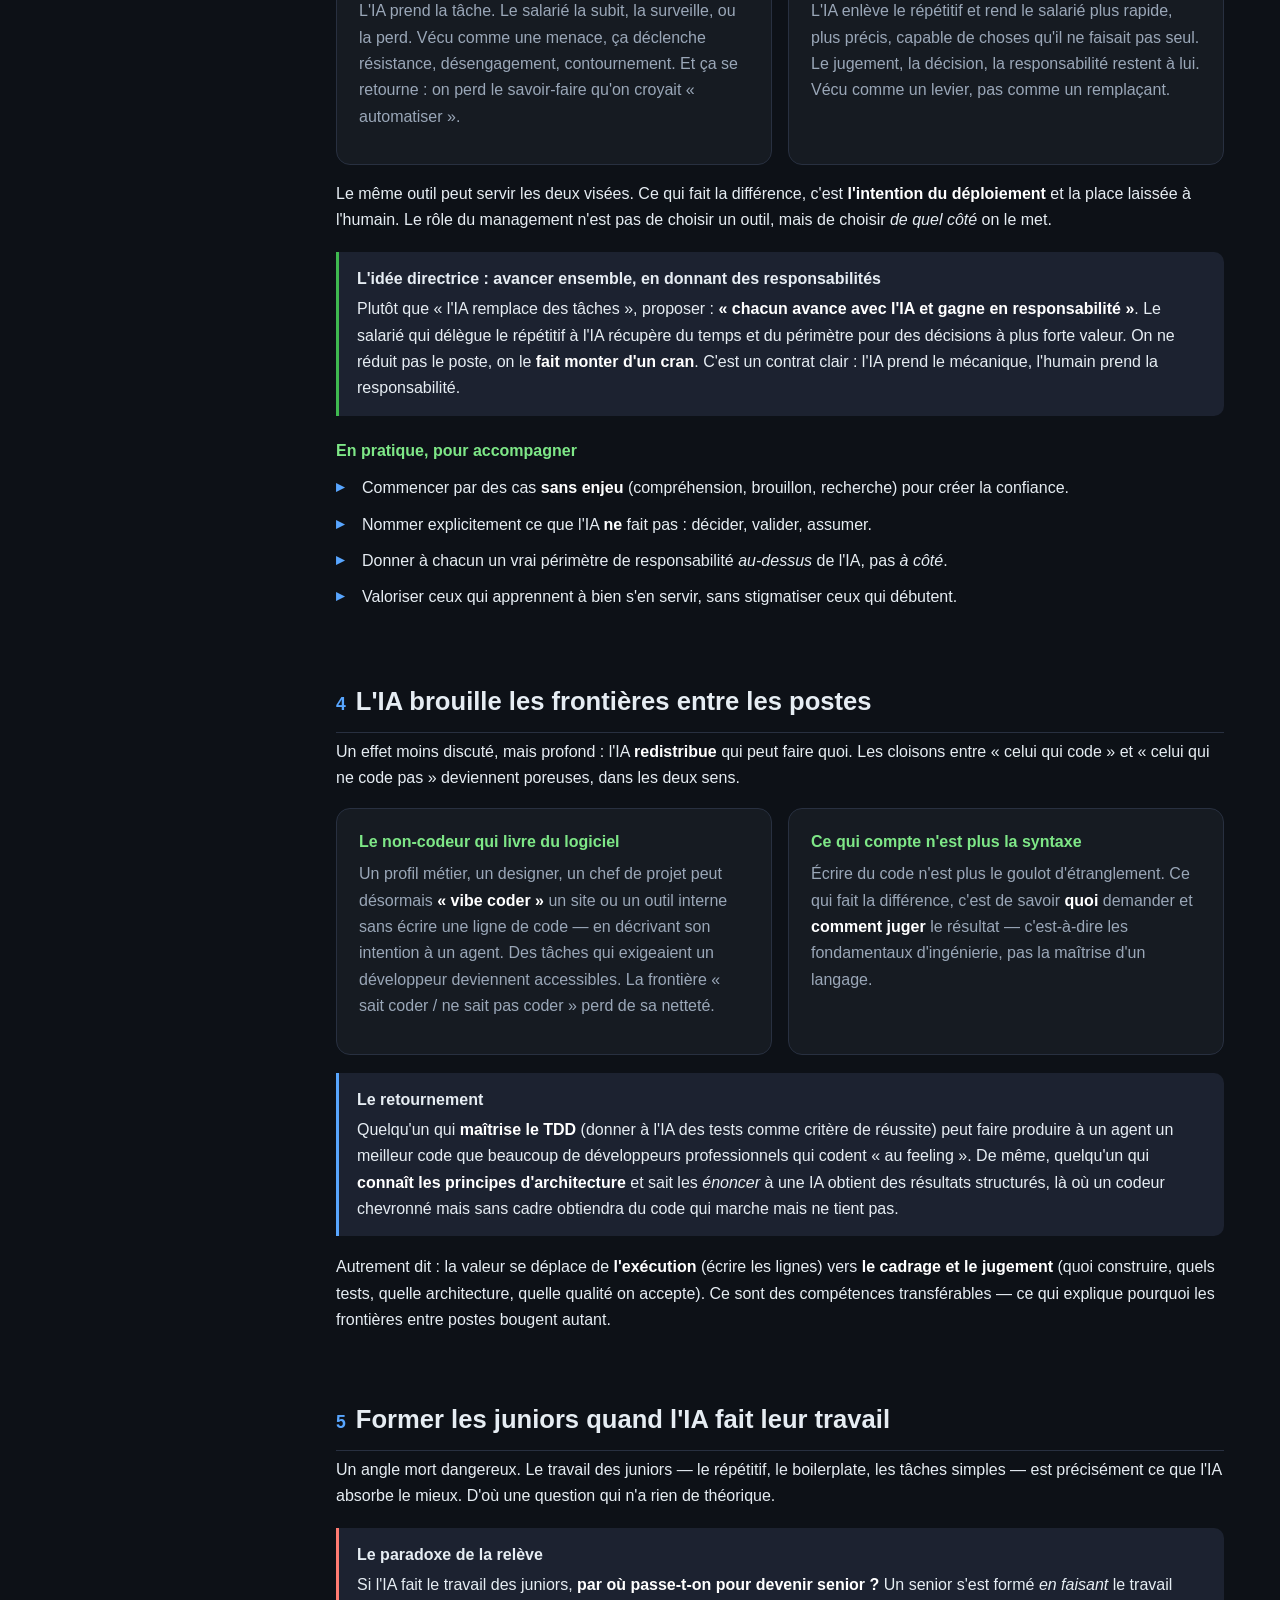
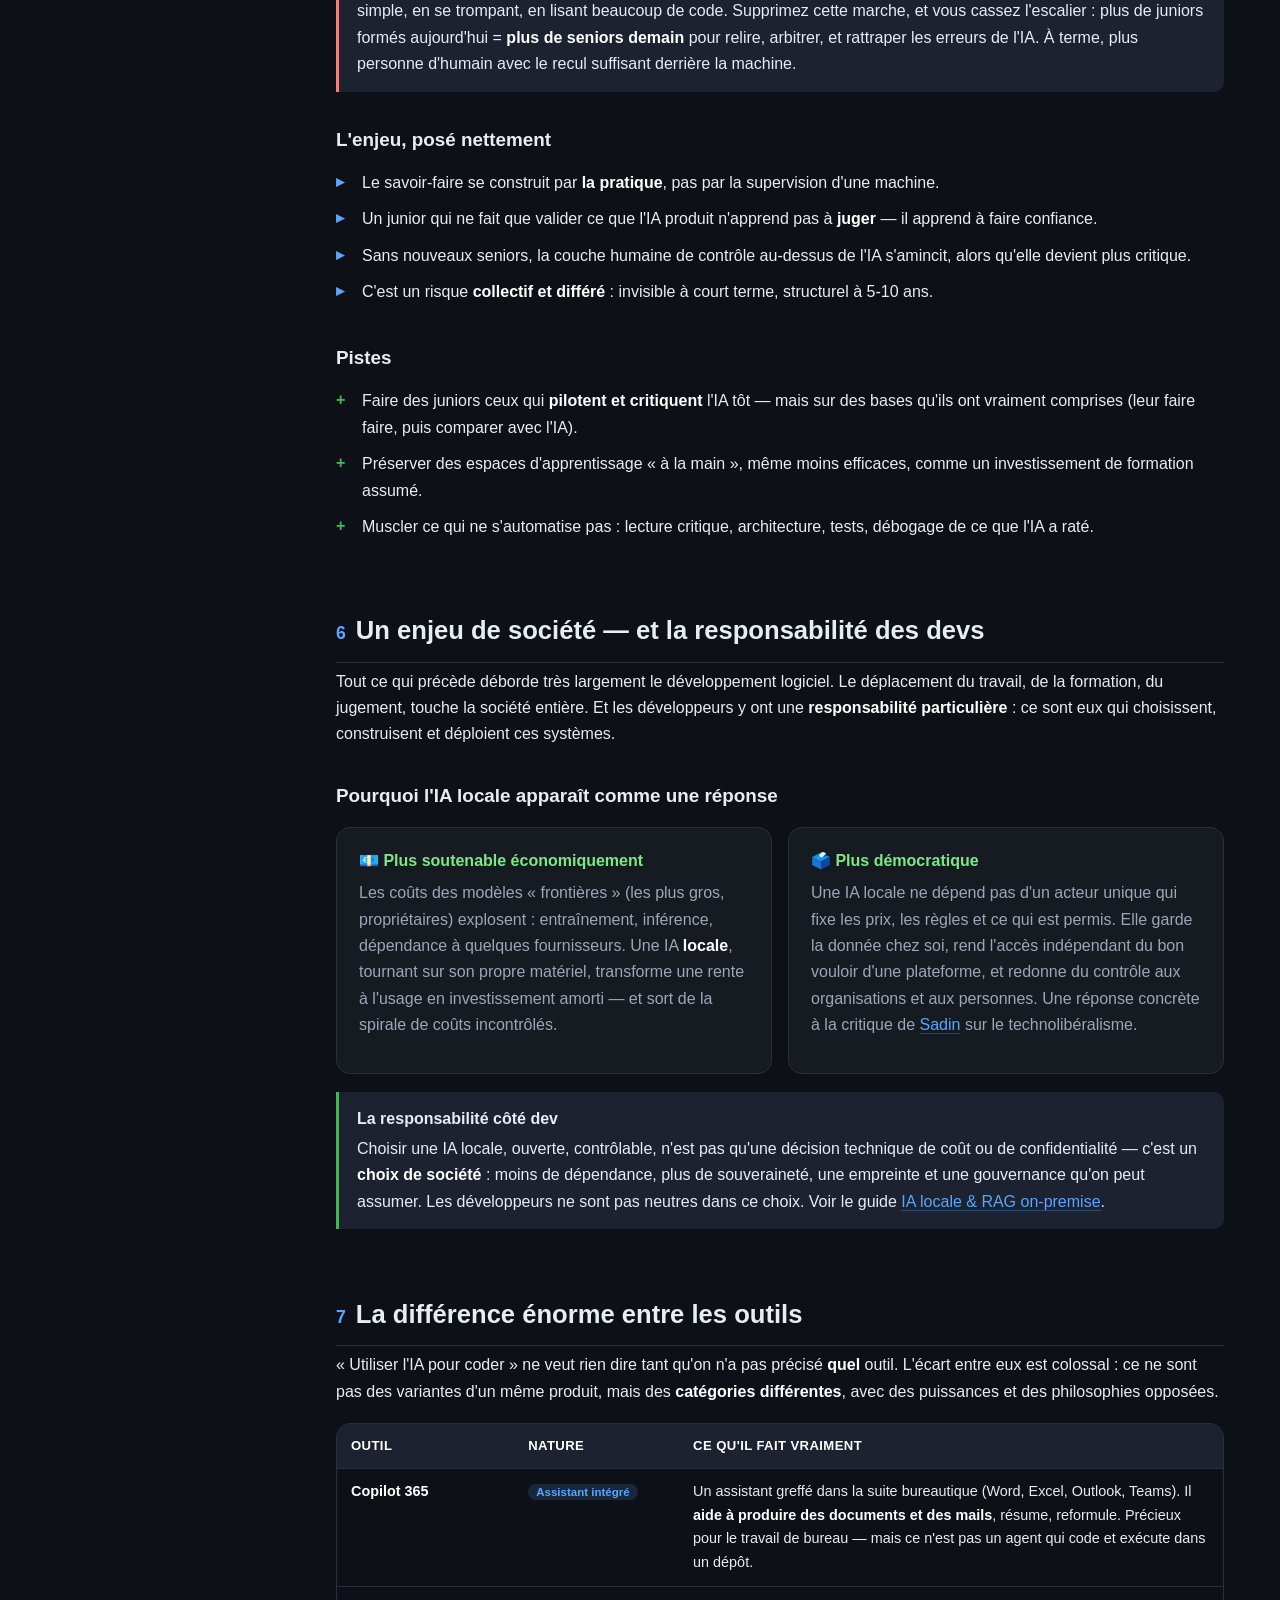
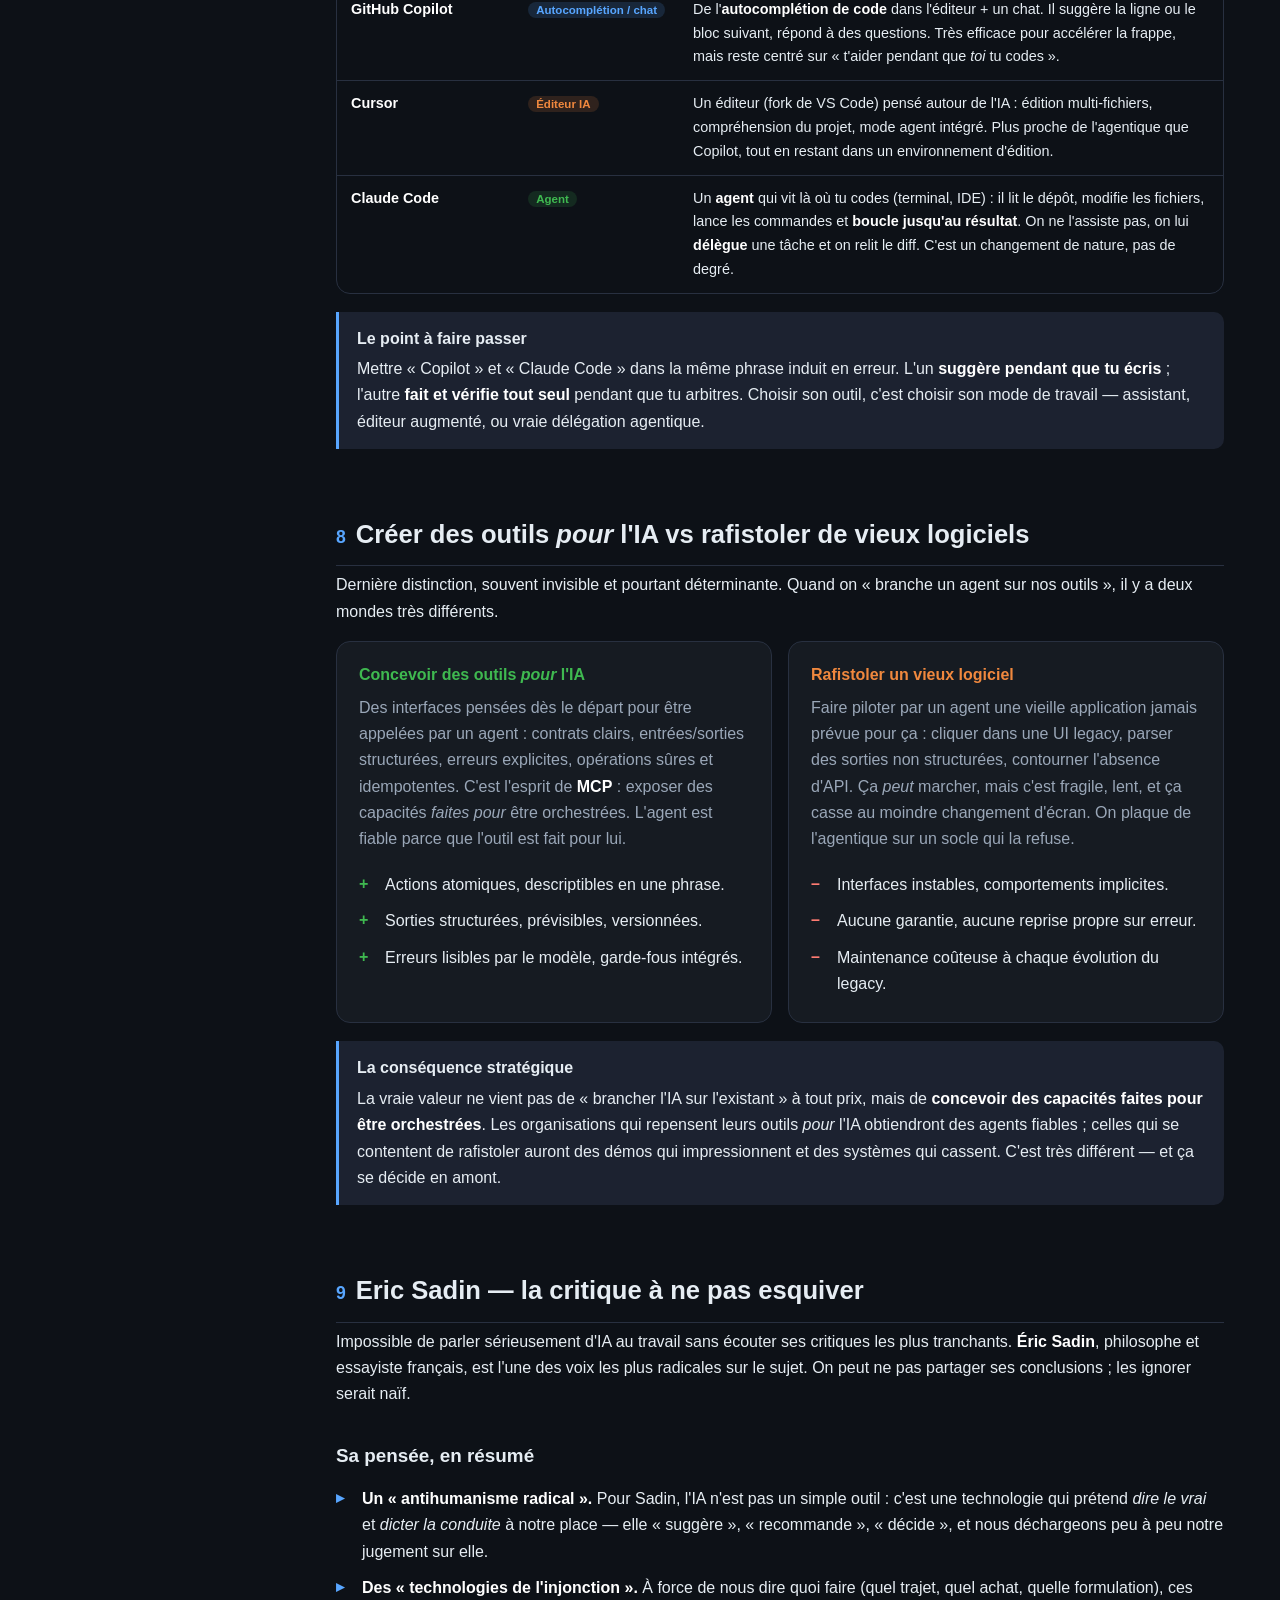
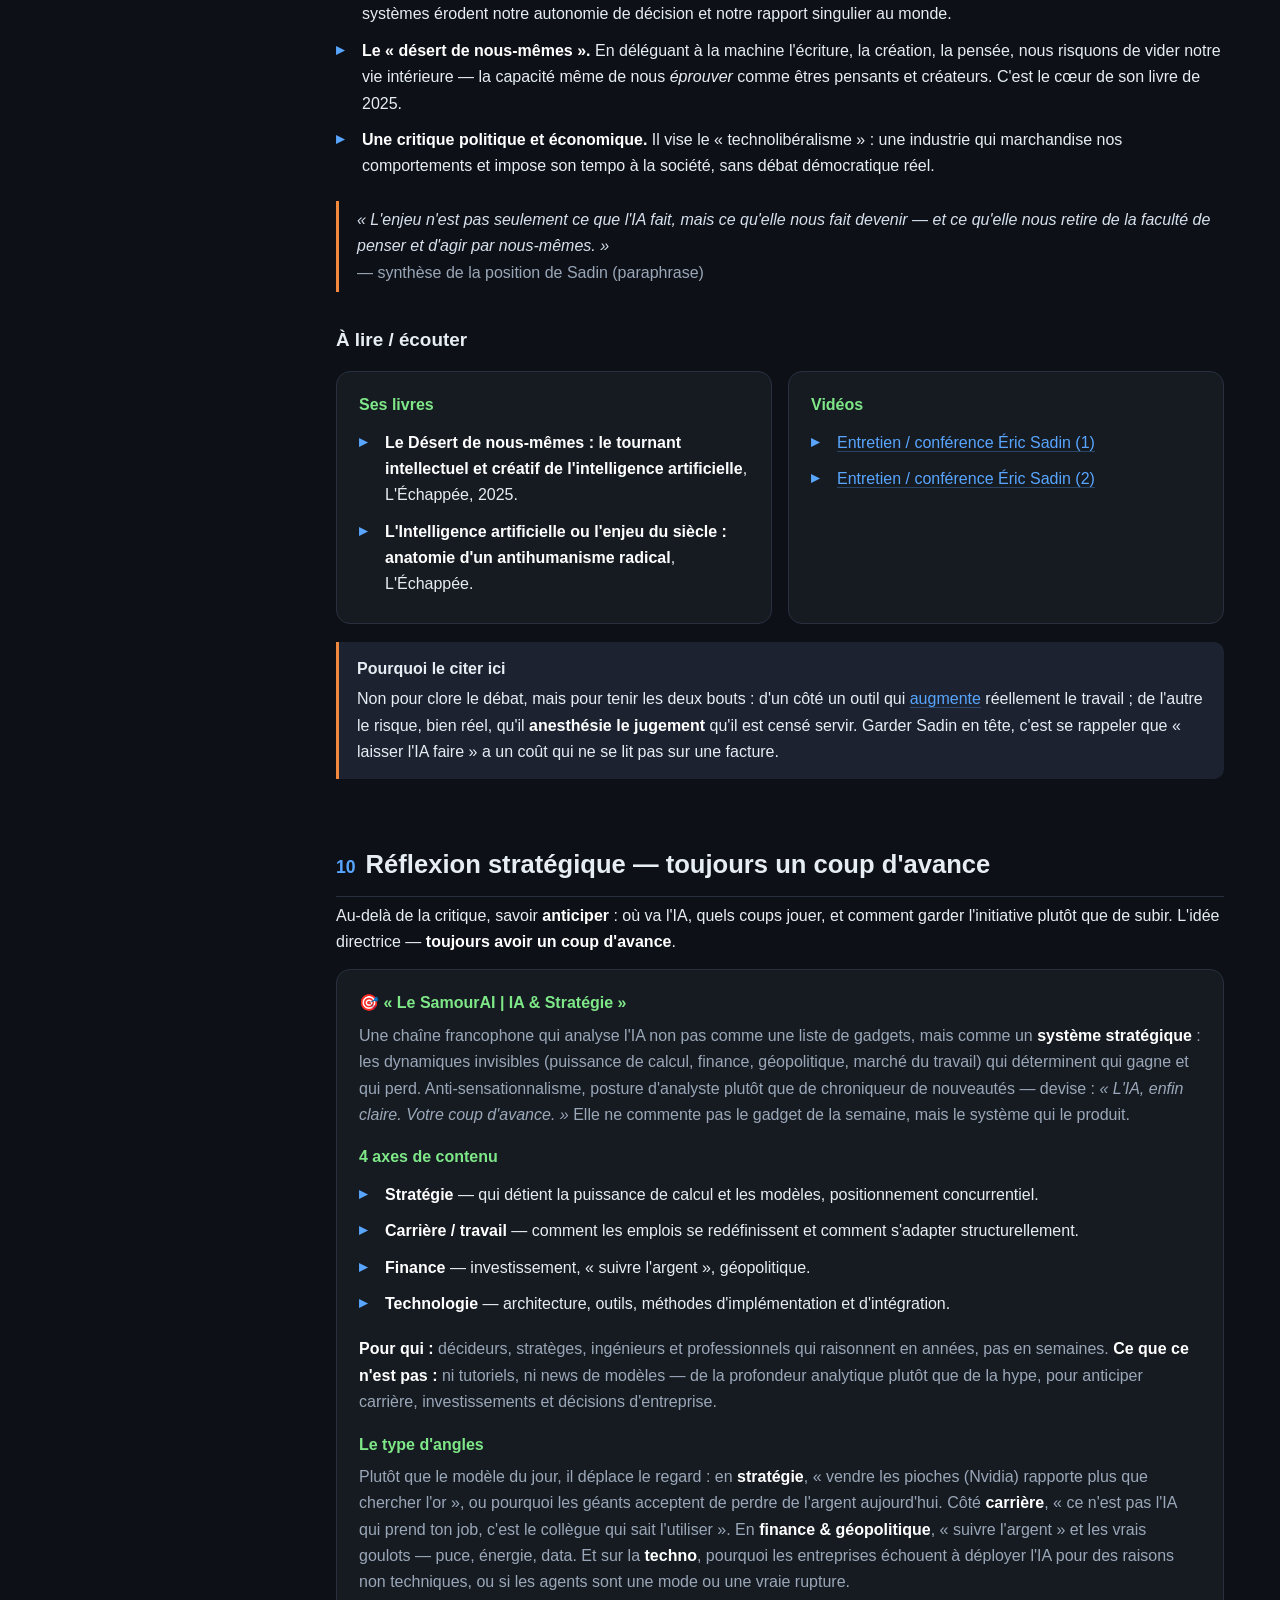
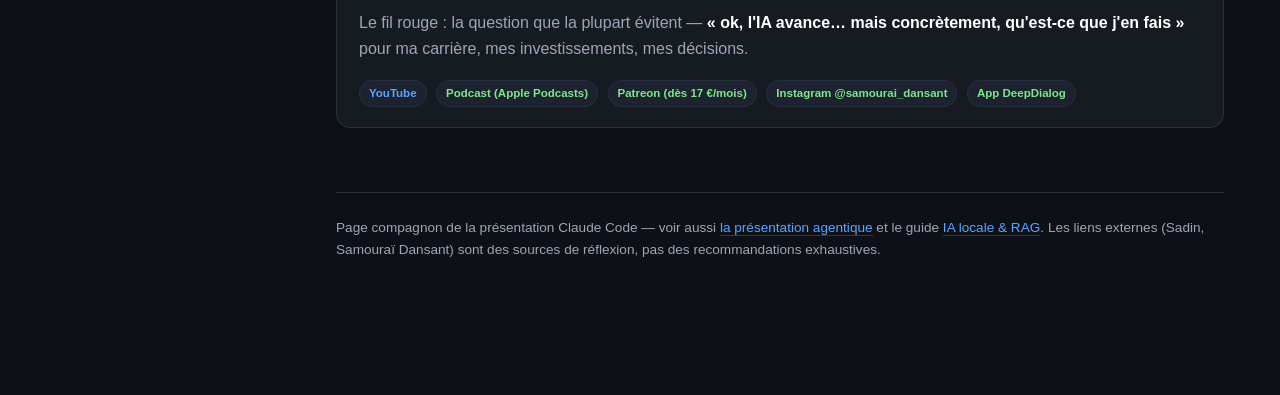
==== commit 5ec54d1d: "Déplace Eric Sadin et Réflexion stratégique en fin de page Les deux sections passent après « Outils " ====
--- a/agentique.html
+++ b/agentique.html
@@ -144,12 +144,12 @@
     <a href="#worktrees"><span class="n">2</span>GitHub worktrees</a>
     <a href="#apprivoiser"><span class="n">3</span>Apprivoiser l'IA</a>
     <a href="#frontieres"><span class="n">4</span>Frontières entre postes</a>
-    <a href="#sadin"><span class="n">5</span>Eric Sadin — la critique</a>
-    <a href="#strategie"><span class="n">6</span>Réflexion stratégique</a>
-    <a href="#juniors"><span class="n">7</span>Former les juniors</a>
-    <a href="#societe"><span class="n">8</span>Enjeu de société & IA locale</a>
-    <a href="#outils"><span class="n">9</span>La différence des outils</a>
-    <a href="#pour-lia"><span class="n">10</span>Outils POUR l'IA vs rafistolage</a>
+    <a href="#juniors"><span class="n">5</span>Former les juniors</a>
+    <a href="#societe"><span class="n">6</span>Enjeu de société & IA locale</a>
+    <a href="#outils"><span class="n">7</span>La différence des outils</a>
+    <a href="#pour-lia"><span class="n">8</span>Outils POUR l'IA vs rafistolage</a>
+    <a href="#sadin"><span class="n">9</span>Eric Sadin — la critique</a>
+    <a href="#strategie"><span class="n">10</span>Réflexion stratégique</a>
   </nav>
 
   <main>
@@ -313,85 +313,9 @@
       <p>Autrement dit : la valeur se déplace de <strong>l'exécution</strong> (écrire les lignes) vers <strong>le cadrage et le jugement</strong> (quoi construire, quels tests, quelle architecture, quelle qualité on accepte). Ce sont des compétences transférables — ce qui explique pourquoi les frontières entre postes bougent autant.</p>
     </section>
 
-    <!-- ===================== 7 — ERIC SADIN ===================== -->
-    <section id="sadin">
-      <h2><span class="num">5</span>Eric Sadin — la critique à ne pas esquiver</h2>
-      <p>Impossible de parler sérieusement d'IA au travail sans écouter ses critiques les plus tranchants. <strong>Éric Sadin</strong>, philosophe et essayiste français, est l'une des voix les plus radicales sur le sujet. On peut ne pas partager ses conclusions ; les ignorer serait naïf.</p>
-
-      <h3>Sa pensée, en résumé</h3>
-      <ul class="clean dot">
-        <li><strong>Un « antihumanisme radical ».</strong> Pour Sadin, l'IA n'est pas un simple outil : c'est une technologie qui prétend <em>dire le vrai</em> et <em>dicter la conduite</em> à notre place — elle « suggère », « recommande », « décide », et nous déchargeons peu à peu notre jugement sur elle.</li>
-        <li><strong>Des « technologies de l'injonction ».</strong> À force de nous dire quoi faire (quel trajet, quel achat, quelle formulation), ces systèmes érodent notre autonomie de décision et notre rapport singulier au monde.</li>
-        <li><strong>Le « désert de nous-mêmes ».</strong> En déléguant à la machine l'écriture, la création, la pensée, nous risquons de vider notre vie intérieure — la capacité même de nous <em>éprouver</em> comme êtres pensants et créateurs. C'est le cœur de son livre de 2025.</li>
-        <li><strong>Une critique politique et économique.</strong> Il vise le « technolibéralisme » : une industrie qui marchandise nos comportements et impose son tempo à la société, sans débat démocratique réel.</li>
-      </ul>
-
-      <div class="quote">
-        « L'enjeu n'est pas seulement ce que l'IA <em>fait</em>, mais ce qu'elle nous fait devenir — et ce qu'elle nous retire de la faculté de penser et d'agir par nous-mêmes. »
-        <br><span class="muted" style="font-style:normal">— synthèse de la position de Sadin (paraphrase)</span>
-      </div>
-
-      <h3>À lire / écouter</h3>
-      <div class="grid c2">
-        <div class="card">
-          <h4>Ses livres</h4>
-          <ul class="clean dot">
-            <li><strong>Le Désert de nous-mêmes : le tournant intellectuel et créatif de l'intelligence artificielle</strong>, L'Échappée, 2025.</li>
-            <li><strong>L'Intelligence artificielle ou l'enjeu du siècle : anatomie d'un antihumanisme radical</strong>, L'Échappée.</li>
-          </ul>
-        </div>
-        <div class="card">
-          <h4>Vidéos</h4>
-          <ul class="clean dot">
-            <li><a class="inline" href="https://www.youtube.com/watch?v=R6M1sUzsZUk" target="_blank" rel="noopener">Entretien / conférence Éric Sadin (1)</a></li>
-            <li><a class="inline" href="https://www.youtube.com/watch?v=T4ofzhiEkmE" target="_blank" rel="noopener">Entretien / conférence Éric Sadin (2)</a></li>
-          </ul>
-        </div>
-      </div>
-
-      <div class="note warn">
-        <span class="t">Pourquoi le citer ici</span>
-        Non pour clore le débat, mais pour tenir les deux bouts : d'un côté un outil qui <a href="#apprivoiser" class="inline">augmente</a> réellement le travail ; de l'autre le risque, bien réel, qu'il <strong>anesthésie le jugement</strong> qu'il est censé servir. Garder Sadin en tête, c'est se rappeler que « laisser l'IA faire » a un coût qui ne se lit pas sur une facture.
-      </div>
-
-    </section>
-
-    <!-- ===================== 8 — STRATÉGIE ===================== -->
-    <section id="strategie">
-      <h2><span class="num">6</span>Réflexion stratégique — toujours un coup d'avance</h2>
-      <p>Au-delà de la critique, savoir <strong>anticiper</strong> : où va l'IA, quels coups jouer, et comment garder l'initiative plutôt que de subir. L'idée directrice — <strong>toujours avoir un coup d'avance</strong>.</p>
-
-      <div class="card">
-        <h4>🎯 « Le SamourAI | IA & Stratégie »</h4>
-        <p class="muted">Une chaîne francophone qui analyse l'IA non pas comme une liste de gadgets, mais comme un <strong>système stratégique</strong> : les dynamiques invisibles (puissance de calcul, finance, géopolitique, marché du travail) qui déterminent qui gagne et qui perd. Anti-sensationnalisme, posture d'analyste plutôt que de chroniqueur de nouveautés — devise : <em>« L'IA, enfin claire. Votre coup d'avance. »</em> Elle ne commente pas le gadget de la semaine, mais le système qui le produit.</p>
-
-        <h4 style="margin-top:16px">4 axes de contenu</h4>
-        <ul class="clean dot">
-          <li><strong>Stratégie</strong> — qui détient la puissance de calcul et les modèles, positionnement concurrentiel.</li>
-          <li><strong>Carrière / travail</strong> — comment les emplois se redéfinissent et comment s'adapter structurellement.</li>
-          <li><strong>Finance</strong> — investissement, « suivre l'argent », géopolitique.</li>
-          <li><strong>Technologie</strong> — architecture, outils, méthodes d'implémentation et d'intégration.</li>
-        </ul>
-
-        <p class="muted" style="margin-top:14px"><strong>Pour qui :</strong> décideurs, stratèges, ingénieurs et professionnels qui raisonnent en années, pas en semaines. <strong>Ce que ce n'est pas :</strong> ni tutoriels, ni news de modèles — de la profondeur analytique plutôt que de la hype, pour anticiper carrière, investissements et décisions d'entreprise.</p>
-
-        <h4 style="margin-top:16px">Le type d'angles</h4>
-        <p class="muted">Plutôt que le modèle du jour, il déplace le regard : en <strong>stratégie</strong>, « vendre les pioches (Nvidia) rapporte plus que chercher l'or », ou pourquoi les géants acceptent de perdre de l'argent aujourd'hui. Côté <strong>carrière</strong>, « ce n'est pas l'IA qui prend ton job, c'est le collègue qui sait l'utiliser ». En <strong>finance & géopolitique</strong>, « suivre l'argent » et les vrais goulots — puce, énergie, data. Et sur la <strong>techno</strong>, pourquoi les entreprises échouent à déployer l'IA pour des raisons non techniques, ou si les agents sont une mode ou une vraie rupture.</p>
-        <p class="muted">Le fil rouge : la question que la plupart évitent — <strong>« ok, l'IA avance… mais concrètement, qu'est-ce que j'en fais »</strong> pour ma carrière, mes investissements, mes décisions.</p>
-
-        <div class="tools" style="margin-top:6px">
-          <span class="toolchip"><a class="inline" style="border:none" href="https://www.youtube.com/@SamouraiDansant" target="_blank" rel="noopener">YouTube</a></span>
-          <span class="toolchip">Podcast (Apple Podcasts)</span>
-          <span class="toolchip">Patreon (dès 17 €/mois)</span>
-          <span class="toolchip">Instagram @samourai_dansant</span>
-          <span class="toolchip">App DeepDialog</span>
-        </div>
-      </div>
-    </section>
-
     <!-- ===================== 9 — JUNIORS ===================== -->
     <section id="juniors">
-      <h2><span class="num">7</span>Former les juniors quand l'IA fait leur travail</h2>
+      <h2><span class="num">5</span>Former les juniors quand l'IA fait leur travail</h2>
       <p>Un angle mort dangereux. Le travail des juniors — le répétitif, le boilerplate, les tâches simples — est précisément ce que l'IA absorbe le mieux. D'où une question qui n'a rien de théorique.</p>
 
       <div class="note bad">
@@ -417,7 +341,7 @@
 
     <!-- ===================== 10 — SOCIÉTÉ & IA LOCALE ===================== -->
     <section id="societe">
-      <h2><span class="num">8</span>Un enjeu de société — et la responsabilité des devs</h2>
+      <h2><span class="num">6</span>Un enjeu de société — et la responsabilité des devs</h2>
       <p>Tout ce qui précède déborde très largement le développement logiciel. Le déplacement du travail, de la formation, du jugement, touche la société entière. Et les développeurs y ont une <strong>responsabilité particulière</strong> : ce sont eux qui choisissent, construisent et déploient ces systèmes.</p>
 
       <h3>Pourquoi l'IA locale apparaît comme une réponse</h3>
@@ -440,7 +364,7 @@
 
     <!-- ===================== 11 — DIFFÉRENCE DES OUTILS ===================== -->
     <section id="outils">
-      <h2><span class="num">9</span>La différence énorme entre les outils</h2>
+      <h2><span class="num">7</span>La différence énorme entre les outils</h2>
       <p>« Utiliser l'IA pour coder » ne veut rien dire tant qu'on n'a pas précisé <strong>quel</strong> outil. L'écart entre eux est colossal : ce ne sont pas des variantes d'un même produit, mais des <strong>catégories différentes</strong>, avec des puissances et des philosophies opposées.</p>
 
       <div class="tablewrap">
@@ -479,7 +403,7 @@
 
     <!-- ===================== 12 — OUTILS POUR L'IA ===================== -->
     <section id="pour-lia">
-      <h2><span class="num">10</span>Créer des outils <em>pour</em> l'IA vs rafistoler de vieux logiciels</h2>
+      <h2><span class="num">8</span>Créer des outils <em>pour</em> l'IA vs rafistoler de vieux logiciels</h2>
       <p>Dernière distinction, souvent invisible et pourtant déterminante. Quand on « branche un agent sur nos outils », il y a deux mondes très différents.</p>
 
       <div class="grid c2">
@@ -506,6 +430,82 @@
       <div class="note">
         <span class="t">La conséquence stratégique</span>
         La vraie valeur ne vient pas de « brancher l'IA sur l'existant » à tout prix, mais de <strong>concevoir des capacités faites pour être orchestrées</strong>. Les organisations qui repensent leurs outils <em>pour</em> l'IA obtiendront des agents fiables ; celles qui se contentent de rafistoler auront des démos qui impressionnent et des systèmes qui cassent. C'est très différent — et ça se décide en amont.
+      </div>
+    </section>
+
+    <!-- ===================== 7 — ERIC SADIN ===================== -->
+    <section id="sadin">
+      <h2><span class="num">9</span>Eric Sadin — la critique à ne pas esquiver</h2>
+      <p>Impossible de parler sérieusement d'IA au travail sans écouter ses critiques les plus tranchants. <strong>Éric Sadin</strong>, philosophe et essayiste français, est l'une des voix les plus radicales sur le sujet. On peut ne pas partager ses conclusions ; les ignorer serait naïf.</p>
+
+      <h3>Sa pensée, en résumé</h3>
+      <ul class="clean dot">
+        <li><strong>Un « antihumanisme radical ».</strong> Pour Sadin, l'IA n'est pas un simple outil : c'est une technologie qui prétend <em>dire le vrai</em> et <em>dicter la conduite</em> à notre place — elle « suggère », « recommande », « décide », et nous déchargeons peu à peu notre jugement sur elle.</li>
+        <li><strong>Des « technologies de l'injonction ».</strong> À force de nous dire quoi faire (quel trajet, quel achat, quelle formulation), ces systèmes érodent notre autonomie de décision et notre rapport singulier au monde.</li>
+        <li><strong>Le « désert de nous-mêmes ».</strong> En déléguant à la machine l'écriture, la création, la pensée, nous risquons de vider notre vie intérieure — la capacité même de nous <em>éprouver</em> comme êtres pensants et créateurs. C'est le cœur de son livre de 2025.</li>
+        <li><strong>Une critique politique et économique.</strong> Il vise le « technolibéralisme » : une industrie qui marchandise nos comportements et impose son tempo à la société, sans débat démocratique réel.</li>
+      </ul>
+
+      <div class="quote">
+        « L'enjeu n'est pas seulement ce que l'IA <em>fait</em>, mais ce qu'elle nous fait devenir — et ce qu'elle nous retire de la faculté de penser et d'agir par nous-mêmes. »
+        <br><span class="muted" style="font-style:normal">— synthèse de la position de Sadin (paraphrase)</span>
+      </div>
+
+      <h3>À lire / écouter</h3>
+      <div class="grid c2">
+        <div class="card">
+          <h4>Ses livres</h4>
+          <ul class="clean dot">
+            <li><strong>Le Désert de nous-mêmes : le tournant intellectuel et créatif de l'intelligence artificielle</strong>, L'Échappée, 2025.</li>
+            <li><strong>L'Intelligence artificielle ou l'enjeu du siècle : anatomie d'un antihumanisme radical</strong>, L'Échappée.</li>
+          </ul>
+        </div>
+        <div class="card">
+          <h4>Vidéos</h4>
+          <ul class="clean dot">
+            <li><a class="inline" href="https://www.youtube.com/watch?v=R6M1sUzsZUk" target="_blank" rel="noopener">Entretien / conférence Éric Sadin (1)</a></li>
+            <li><a class="inline" href="https://www.youtube.com/watch?v=T4ofzhiEkmE" target="_blank" rel="noopener">Entretien / conférence Éric Sadin (2)</a></li>
+          </ul>
+        </div>
+      </div>
+
+      <div class="note warn">
+        <span class="t">Pourquoi le citer ici</span>
+        Non pour clore le débat, mais pour tenir les deux bouts : d'un côté un outil qui <a href="#apprivoiser" class="inline">augmente</a> réellement le travail ; de l'autre le risque, bien réel, qu'il <strong>anesthésie le jugement</strong> qu'il est censé servir. Garder Sadin en tête, c'est se rappeler que « laisser l'IA faire » a un coût qui ne se lit pas sur une facture.
+      </div>
+
+    </section>
+
+    <!-- ===================== 8 — STRATÉGIE ===================== -->
+    <section id="strategie">
+      <h2><span class="num">10</span>Réflexion stratégique — toujours un coup d'avance</h2>
+      <p>Au-delà de la critique, savoir <strong>anticiper</strong> : où va l'IA, quels coups jouer, et comment garder l'initiative plutôt que de subir. L'idée directrice — <strong>toujours avoir un coup d'avance</strong>.</p>
+
+      <div class="card">
+        <h4>🎯 « Le SamourAI | IA & Stratégie »</h4>
+        <p class="muted">Une chaîne francophone qui analyse l'IA non pas comme une liste de gadgets, mais comme un <strong>système stratégique</strong> : les dynamiques invisibles (puissance de calcul, finance, géopolitique, marché du travail) qui déterminent qui gagne et qui perd. Anti-sensationnalisme, posture d'analyste plutôt que de chroniqueur de nouveautés — devise : <em>« L'IA, enfin claire. Votre coup d'avance. »</em> Elle ne commente pas le gadget de la semaine, mais le système qui le produit.</p>
+
+        <h4 style="margin-top:16px">4 axes de contenu</h4>
+        <ul class="clean dot">
+          <li><strong>Stratégie</strong> — qui détient la puissance de calcul et les modèles, positionnement concurrentiel.</li>
+          <li><strong>Carrière / travail</strong> — comment les emplois se redéfinissent et comment s'adapter structurellement.</li>
+          <li><strong>Finance</strong> — investissement, « suivre l'argent », géopolitique.</li>
+          <li><strong>Technologie</strong> — architecture, outils, méthodes d'implémentation et d'intégration.</li>
+        </ul>
+
+        <p class="muted" style="margin-top:14px"><strong>Pour qui :</strong> décideurs, stratèges, ingénieurs et professionnels qui raisonnent en années, pas en semaines. <strong>Ce que ce n'est pas :</strong> ni tutoriels, ni news de modèles — de la profondeur analytique plutôt que de la hype, pour anticiper carrière, investissements et décisions d'entreprise.</p>
+
+        <h4 style="margin-top:16px">Le type d'angles</h4>
+        <p class="muted">Plutôt que le modèle du jour, il déplace le regard : en <strong>stratégie</strong>, « vendre les pioches (Nvidia) rapporte plus que chercher l'or », ou pourquoi les géants acceptent de perdre de l'argent aujourd'hui. Côté <strong>carrière</strong>, « ce n'est pas l'IA qui prend ton job, c'est le collègue qui sait l'utiliser ». En <strong>finance & géopolitique</strong>, « suivre l'argent » et les vrais goulots — puce, énergie, data. Et sur la <strong>techno</strong>, pourquoi les entreprises échouent à déployer l'IA pour des raisons non techniques, ou si les agents sont une mode ou une vraie rupture.</p>
+        <p class="muted">Le fil rouge : la question que la plupart évitent — <strong>« ok, l'IA avance… mais concrètement, qu'est-ce que j'en fais »</strong> pour ma carrière, mes investissements, mes décisions.</p>
+
+        <div class="tools" style="margin-top:6px">
+          <span class="toolchip"><a class="inline" style="border:none" href="https://www.youtube.com/@SamouraiDansant" target="_blank" rel="noopener">YouTube</a></span>
+          <span class="toolchip">Podcast (Apple Podcasts)</span>
+          <span class="toolchip">Patreon (dès 17 €/mois)</span>
+          <span class="toolchip">Instagram @samourai_dansant</span>
+          <span class="toolchip">App DeepDialog</span>
+        </div>
       </div>
     </section>
 
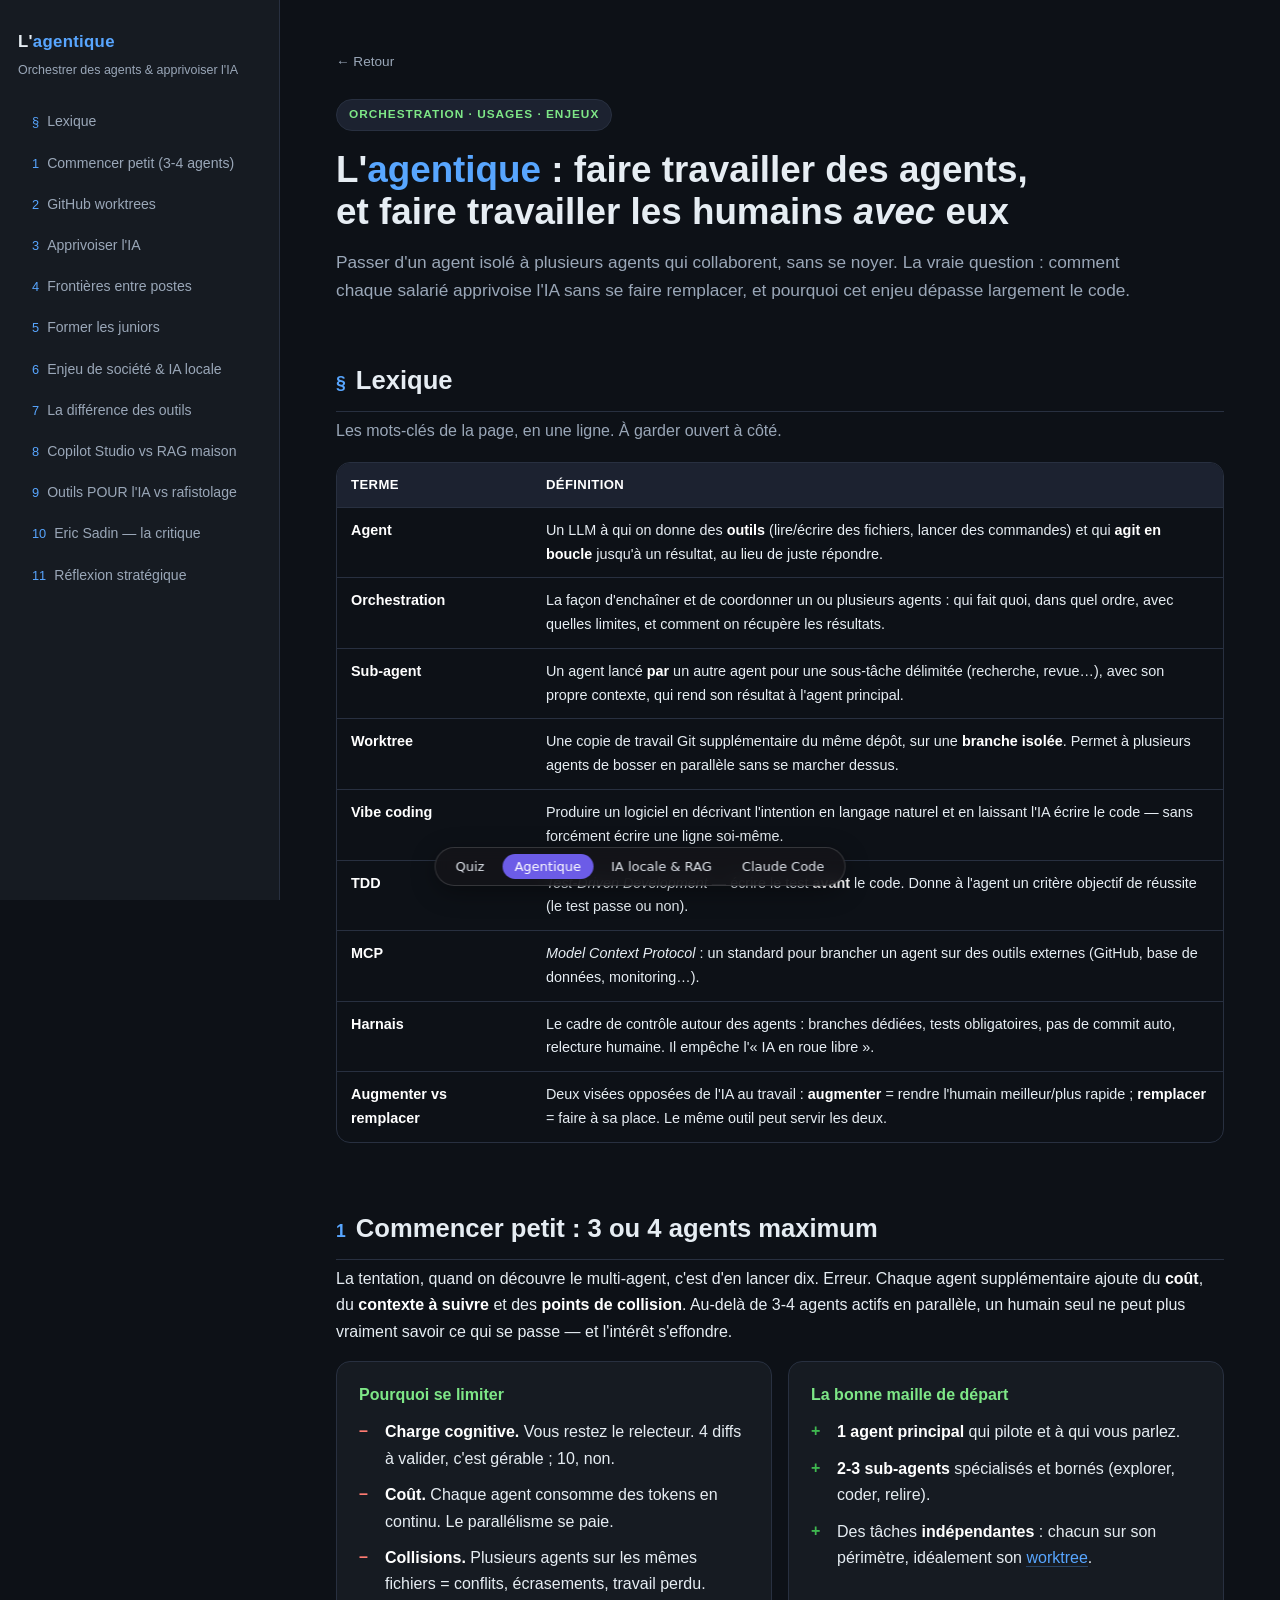
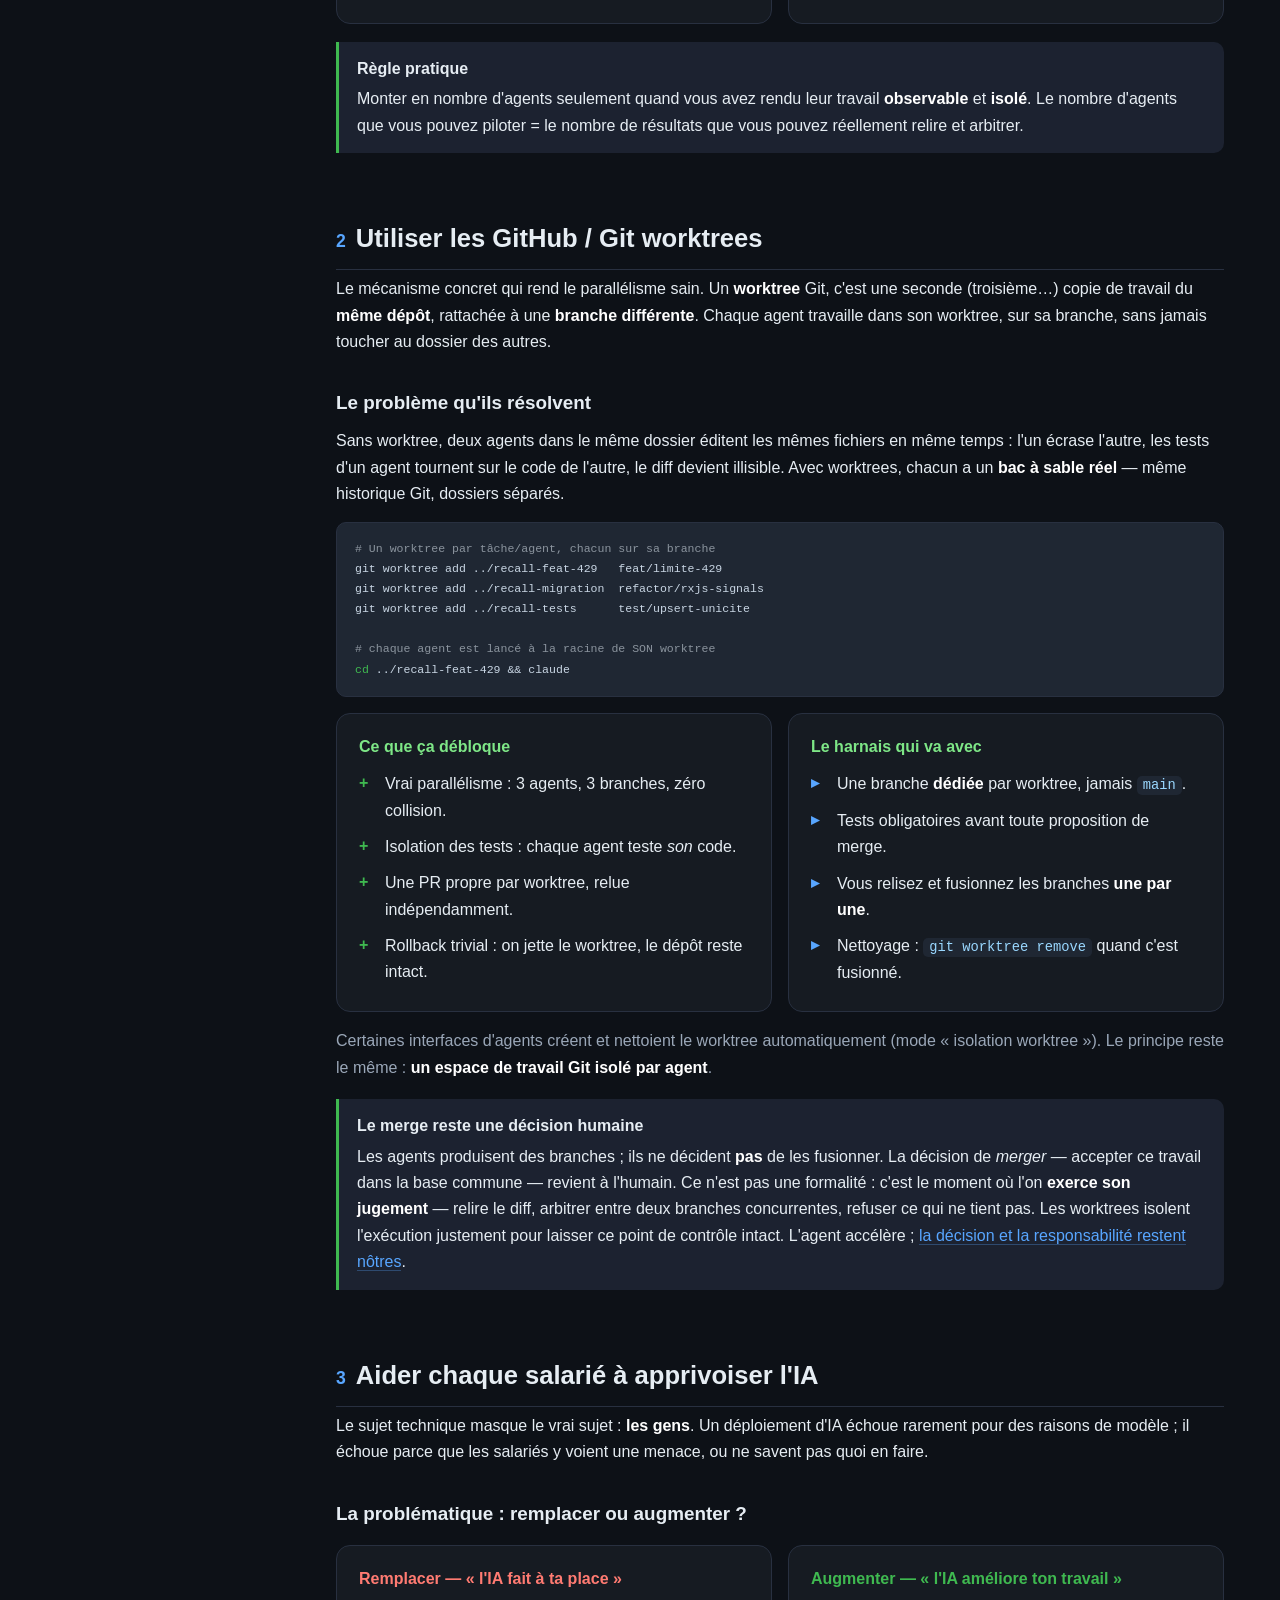
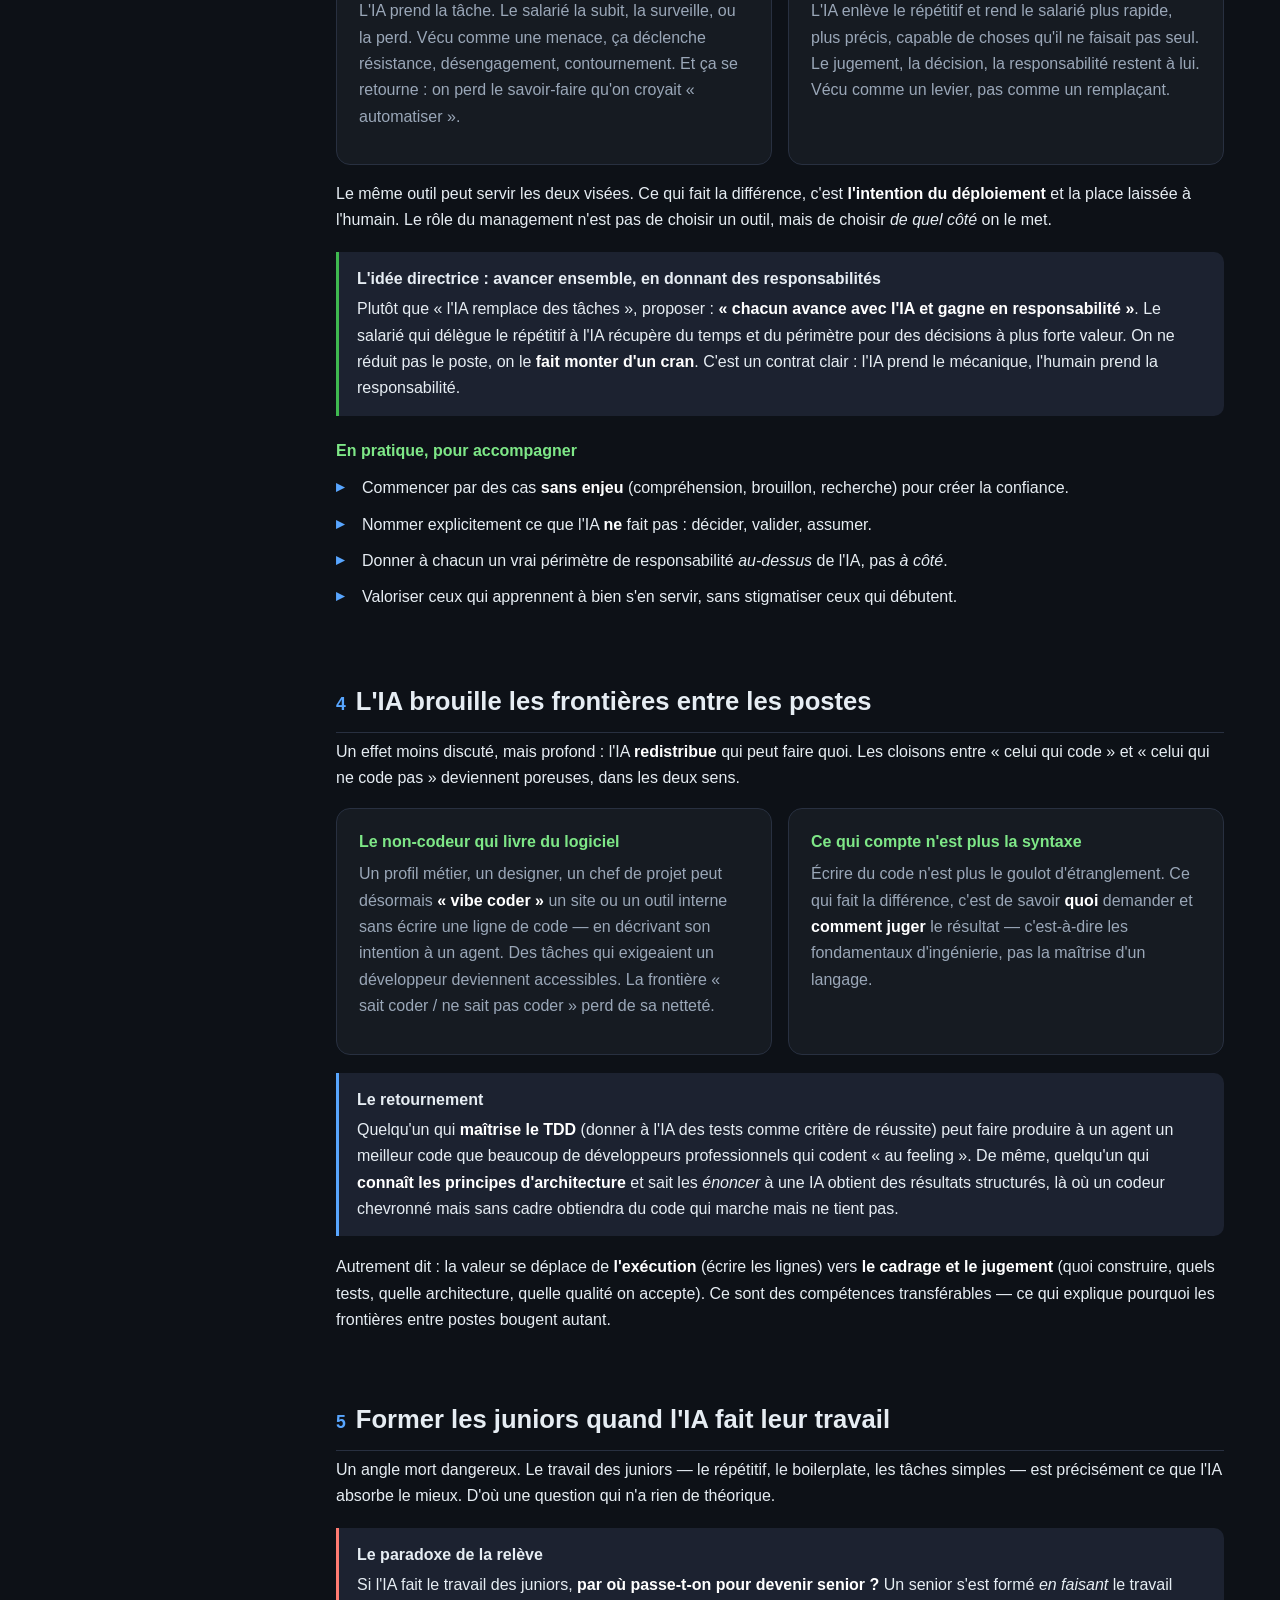
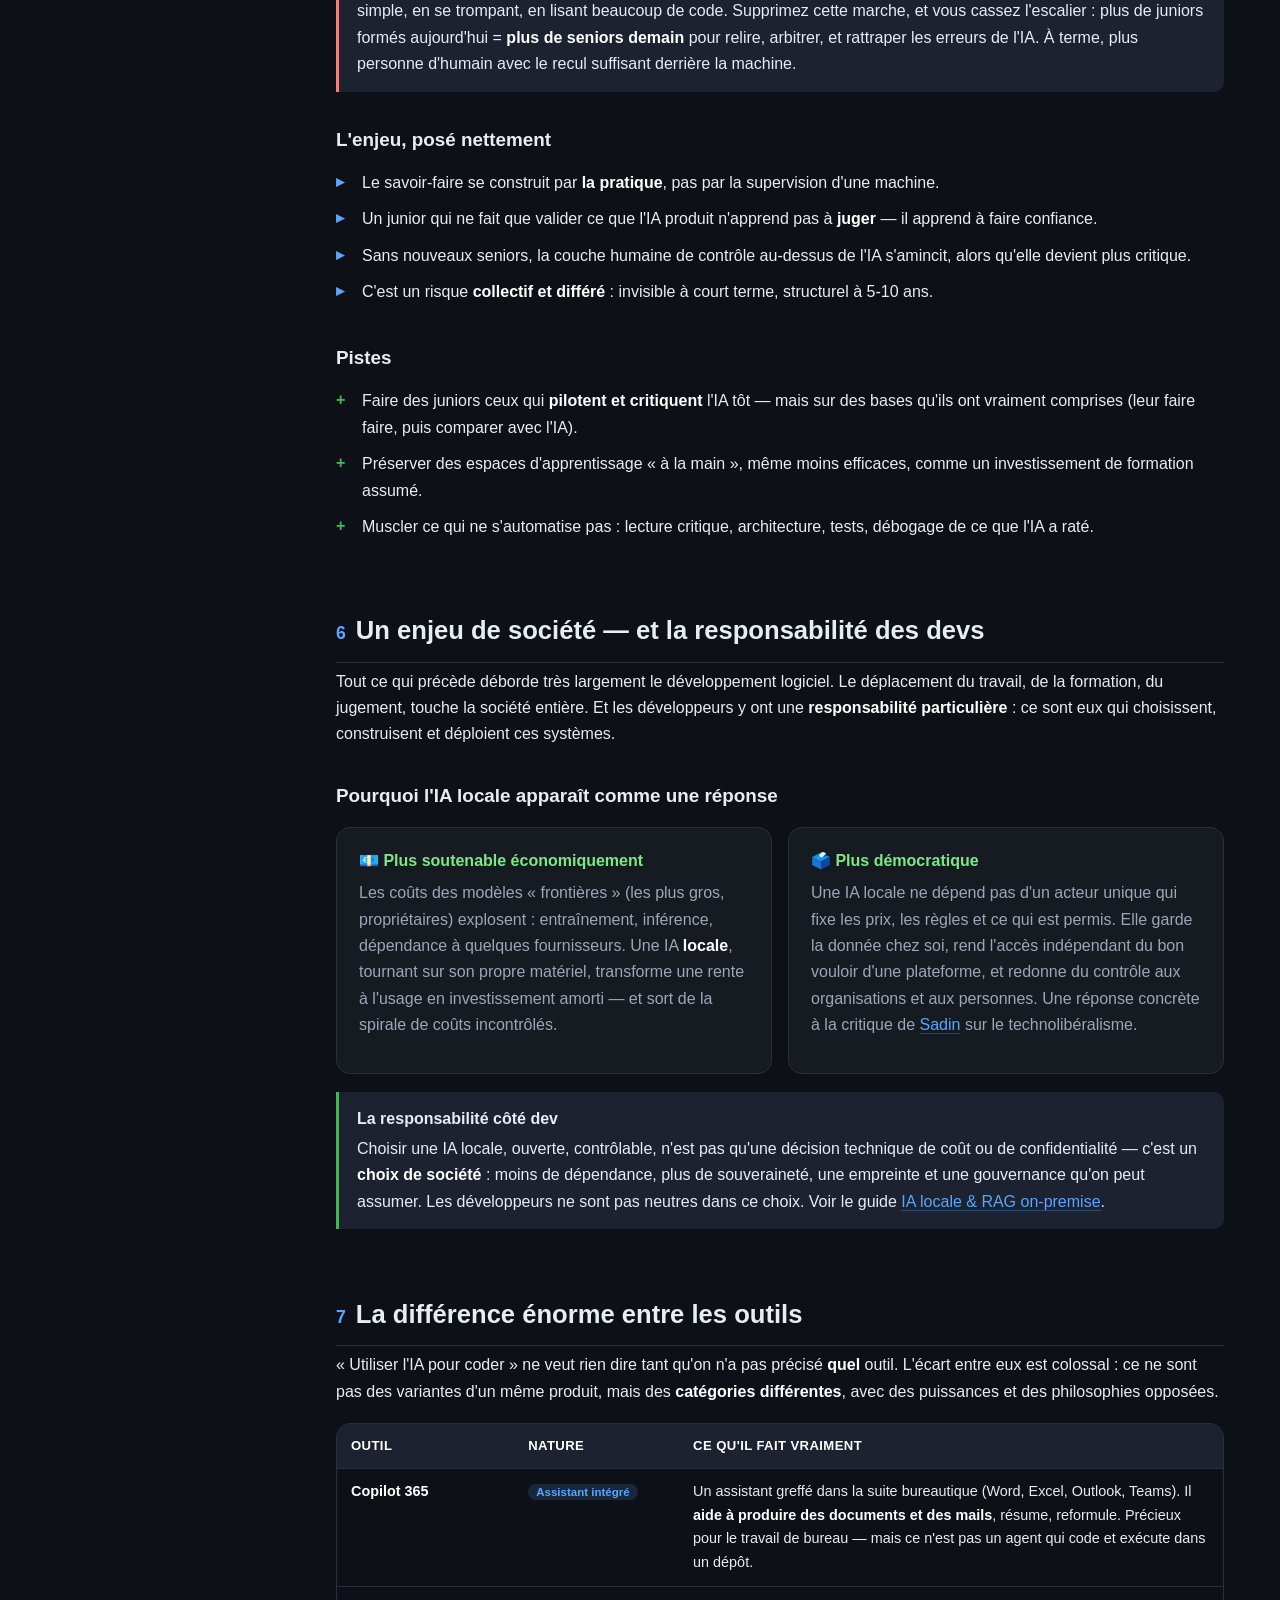
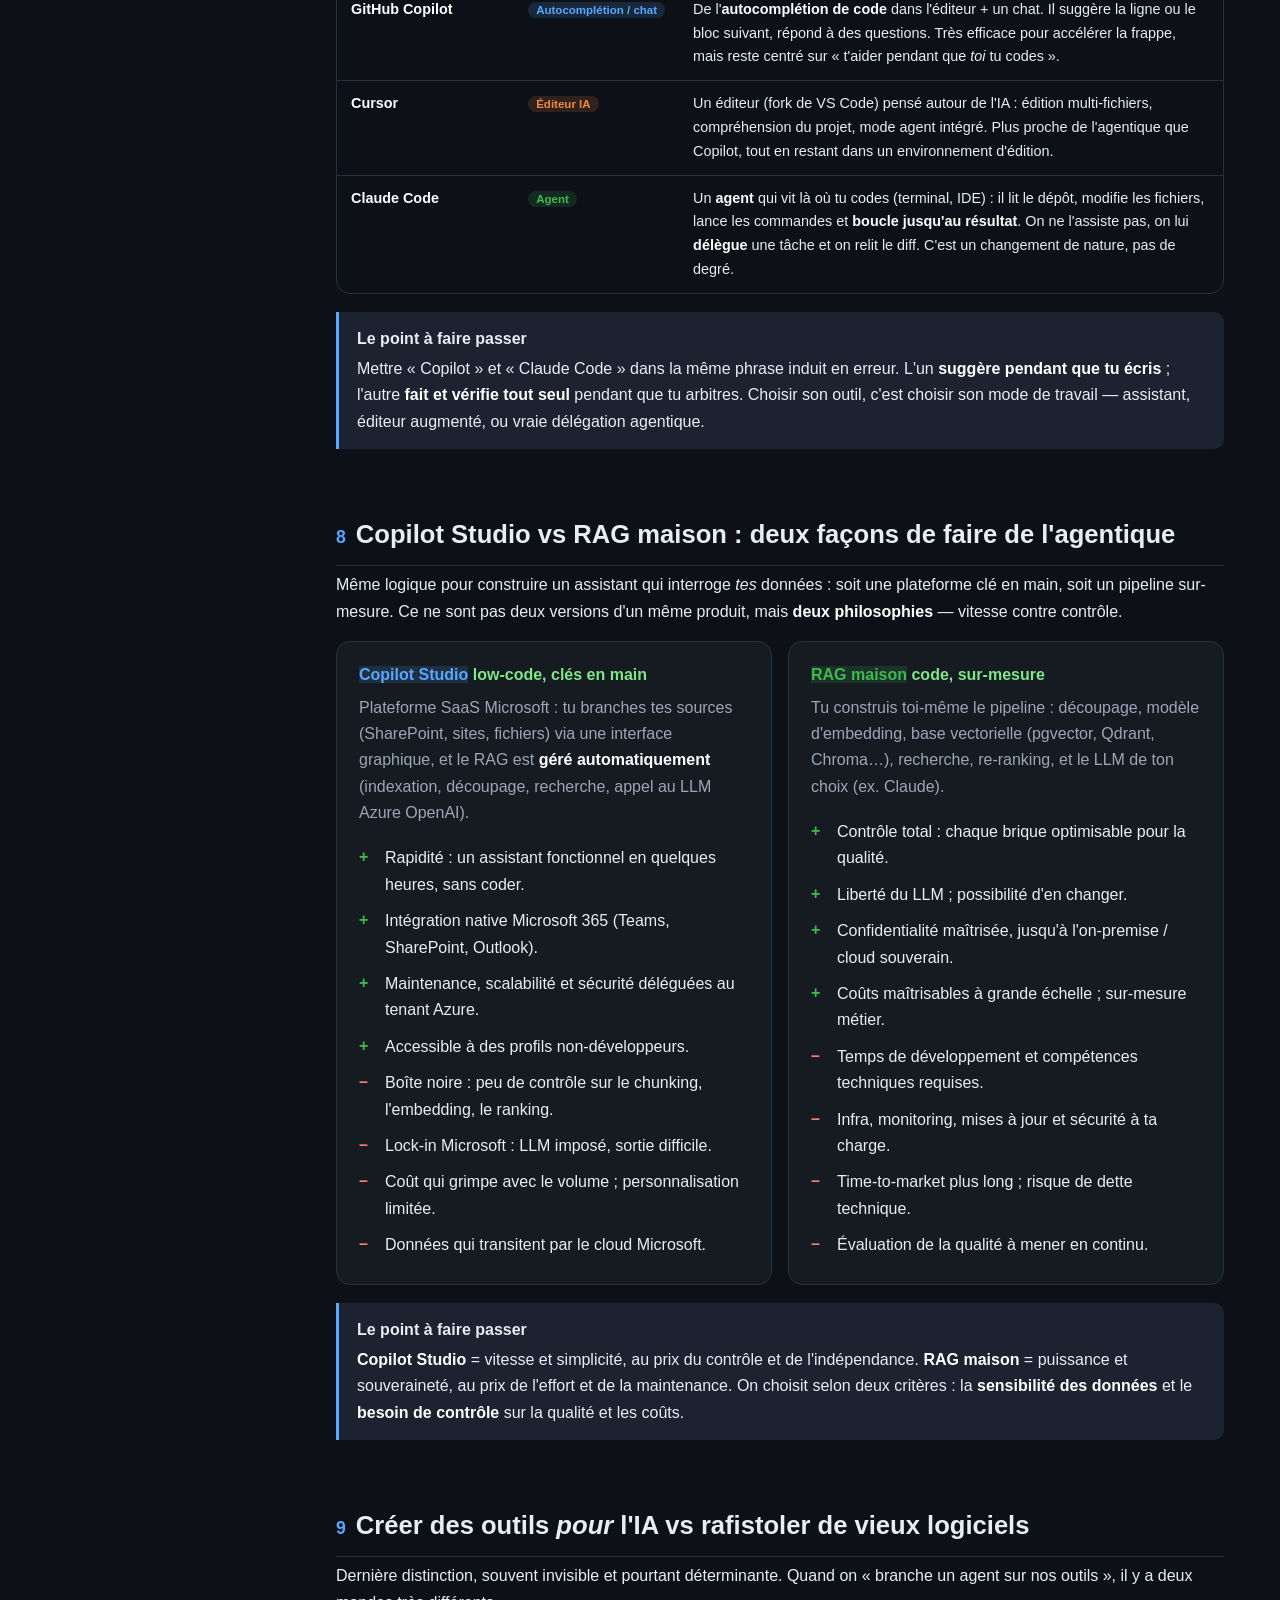
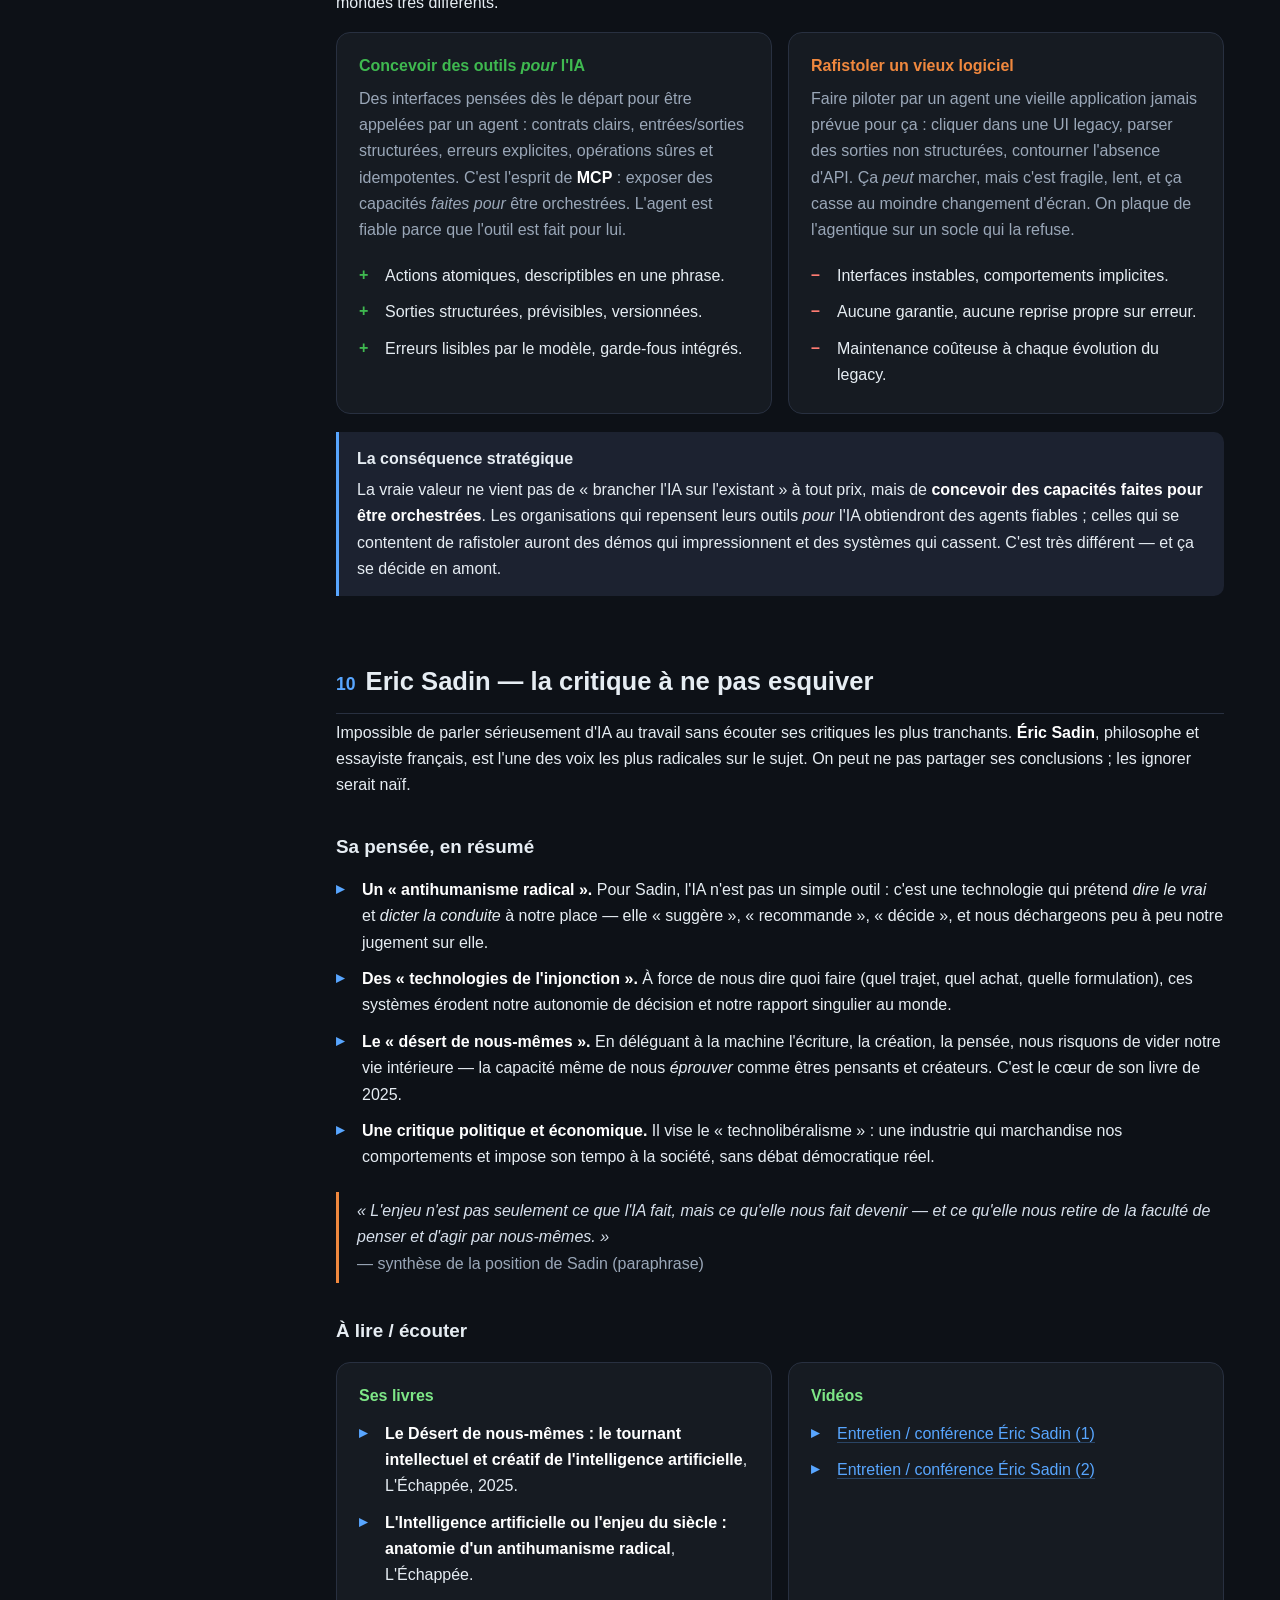
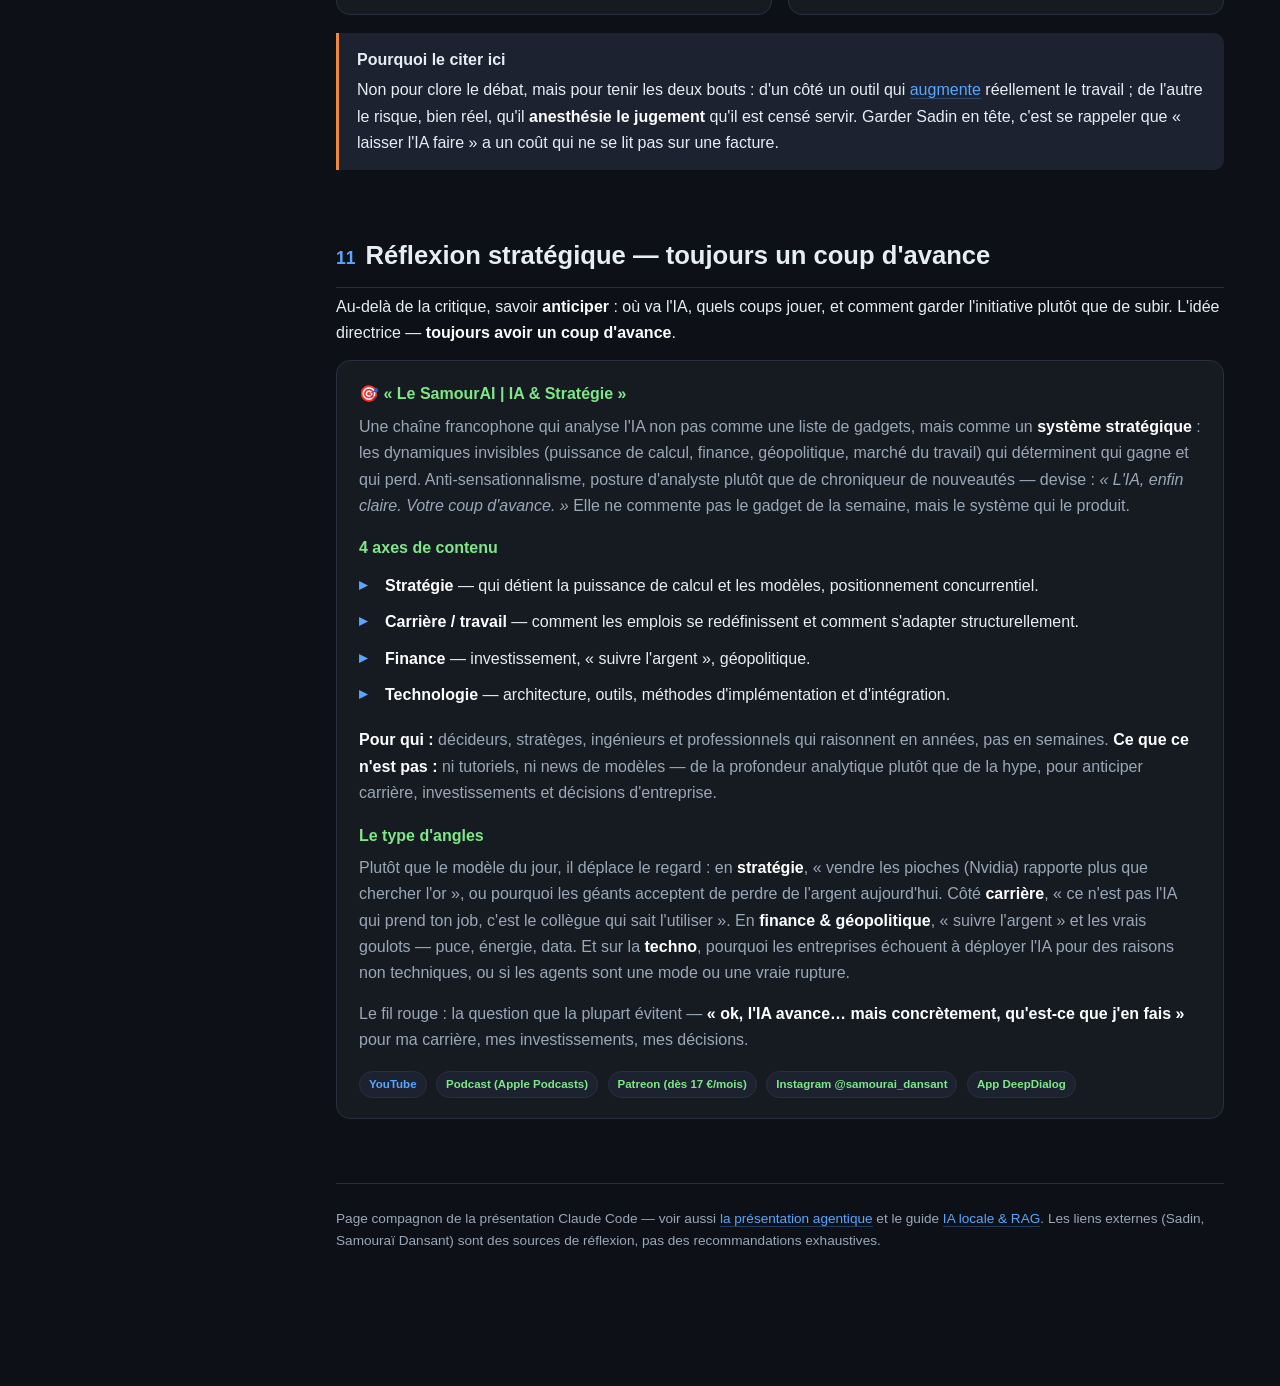
==== commit 943a0c06: "Ajoute la comparaison Copilot Studio vs RAG maison dans L'agentique Co-Authored-By: Claude Opus 4.8 " ====
--- a/agentique.html
+++ b/agentique.html
@@ -147,9 +147,10 @@
     <a href="#juniors"><span class="n">5</span>Former les juniors</a>
     <a href="#societe"><span class="n">6</span>Enjeu de société & IA locale</a>
     <a href="#outils"><span class="n">7</span>La différence des outils</a>
-    <a href="#pour-lia"><span class="n">8</span>Outils POUR l'IA vs rafistolage</a>
-    <a href="#sadin"><span class="n">9</span>Eric Sadin — la critique</a>
-    <a href="#strategie"><span class="n">10</span>Réflexion stratégique</a>
+    <a href="#copilot-vs-rag"><span class="n">8</span>Copilot Studio vs RAG maison</a>
+    <a href="#pour-lia"><span class="n">9</span>Outils POUR l'IA vs rafistolage</a>
+    <a href="#sadin"><span class="n">10</span>Eric Sadin — la critique</a>
+    <a href="#strategie"><span class="n">11</span>Réflexion stratégique</a>
   </nav>
 
   <main>
@@ -401,9 +402,55 @@
       </div>
     </section>
 
-    <!-- ===================== 12 — OUTILS POUR L'IA ===================== -->
+    <!-- ===================== 8 — COPILOT STUDIO vs RAG MAISON ===================== -->
+    <section id="copilot-vs-rag">
+      <h2><span class="num">8</span>Copilot Studio vs RAG maison : deux façons de faire de l'agentique</h2>
+      <p>Même logique pour construire un assistant qui interroge <em>tes</em> données : soit une plateforme clé en main, soit un pipeline sur-mesure. Ce ne sont pas deux versions d'un même produit, mais <strong>deux philosophies</strong> — vitesse contre contrôle.</p>
+
+      <div class="grid c2">
+        <div class="card">
+          <h4><span class="pill blue">Copilot Studio</span> low-code, clés en main</h4>
+          <p class="muted">Plateforme SaaS Microsoft : tu branches tes sources (SharePoint, sites, fichiers) via une interface graphique, et le RAG est <strong>géré automatiquement</strong> (indexation, découpage, recherche, appel au LLM Azure OpenAI).</p>
+          <ul class="clean pro">
+            <li>Rapidité : un assistant fonctionnel en quelques heures, sans coder.</li>
+            <li>Intégration native Microsoft 365 (Teams, SharePoint, Outlook).</li>
+            <li>Maintenance, scalabilité et sécurité déléguées au tenant Azure.</li>
+            <li>Accessible à des profils non-développeurs.</li>
+          </ul>
+          <ul class="clean con">
+            <li>Boîte noire : peu de contrôle sur le chunking, l'embedding, le ranking.</li>
+            <li>Lock-in Microsoft : LLM imposé, sortie difficile.</li>
+            <li>Coût qui grimpe avec le volume ; personnalisation limitée.</li>
+            <li>Données qui transitent par le cloud Microsoft.</li>
+          </ul>
+        </div>
+        <div class="card">
+          <h4><span class="pill green">RAG maison</span> code, sur-mesure</h4>
+          <p class="muted">Tu construis toi-même le pipeline : découpage, modèle d'embedding, base vectorielle (pgvector, Qdrant, Chroma…), recherche, re-ranking, et le LLM de ton choix (ex. Claude).</p>
+          <ul class="clean pro">
+            <li>Contrôle total : chaque brique optimisable pour la qualité.</li>
+            <li>Liberté du LLM ; possibilité d'en changer.</li>
+            <li>Confidentialité maîtrisée, jusqu'à l'on-premise / cloud souverain.</li>
+            <li>Coûts maîtrisables à grande échelle ; sur-mesure métier.</li>
+          </ul>
+          <ul class="clean con">
+            <li>Temps de développement et compétences techniques requises.</li>
+            <li>Infra, monitoring, mises à jour et sécurité à ta charge.</li>
+            <li>Time-to-market plus long ; risque de dette technique.</li>
+            <li>Évaluation de la qualité à mener en continu.</li>
+          </ul>
+        </div>
+      </div>
+
+      <div class="note">
+        <span class="t">Le point à faire passer</span>
+        <strong>Copilot Studio</strong> = vitesse et simplicité, au prix du contrôle et de l'indépendance. <strong>RAG maison</strong> = puissance et souveraineté, au prix de l'effort et de la maintenance. On choisit selon deux critères : la <strong>sensibilité des données</strong> et le <strong>besoin de contrôle</strong> sur la qualité et les coûts.
+      </div>
+    </section>
+
+    <!-- ===================== 9 — OUTILS POUR L'IA ===================== -->
     <section id="pour-lia">
-      <h2><span class="num">8</span>Créer des outils <em>pour</em> l'IA vs rafistoler de vieux logiciels</h2>
+      <h2><span class="num">9</span>Créer des outils <em>pour</em> l'IA vs rafistoler de vieux logiciels</h2>
       <p>Dernière distinction, souvent invisible et pourtant déterminante. Quand on « branche un agent sur nos outils », il y a deux mondes très différents.</p>
 
       <div class="grid c2">
@@ -435,7 +482,7 @@
 
     <!-- ===================== 7 — ERIC SADIN ===================== -->
     <section id="sadin">
-      <h2><span class="num">9</span>Eric Sadin — la critique à ne pas esquiver</h2>
+      <h2><span class="num">10</span>Eric Sadin — la critique à ne pas esquiver</h2>
       <p>Impossible de parler sérieusement d'IA au travail sans écouter ses critiques les plus tranchants. <strong>Éric Sadin</strong>, philosophe et essayiste français, est l'une des voix les plus radicales sur le sujet. On peut ne pas partager ses conclusions ; les ignorer serait naïf.</p>
 
       <h3>Sa pensée, en résumé</h3>
@@ -478,7 +525,7 @@
 
     <!-- ===================== 8 — STRATÉGIE ===================== -->
     <section id="strategie">
-      <h2><span class="num">10</span>Réflexion stratégique — toujours un coup d'avance</h2>
+      <h2><span class="num">11</span>Réflexion stratégique — toujours un coup d'avance</h2>
       <p>Au-delà de la critique, savoir <strong>anticiper</strong> : où va l'IA, quels coups jouer, et comment garder l'initiative plutôt que de subir. L'idée directrice — <strong>toujours avoir un coup d'avance</strong>.</p>
 
       <div class="card">
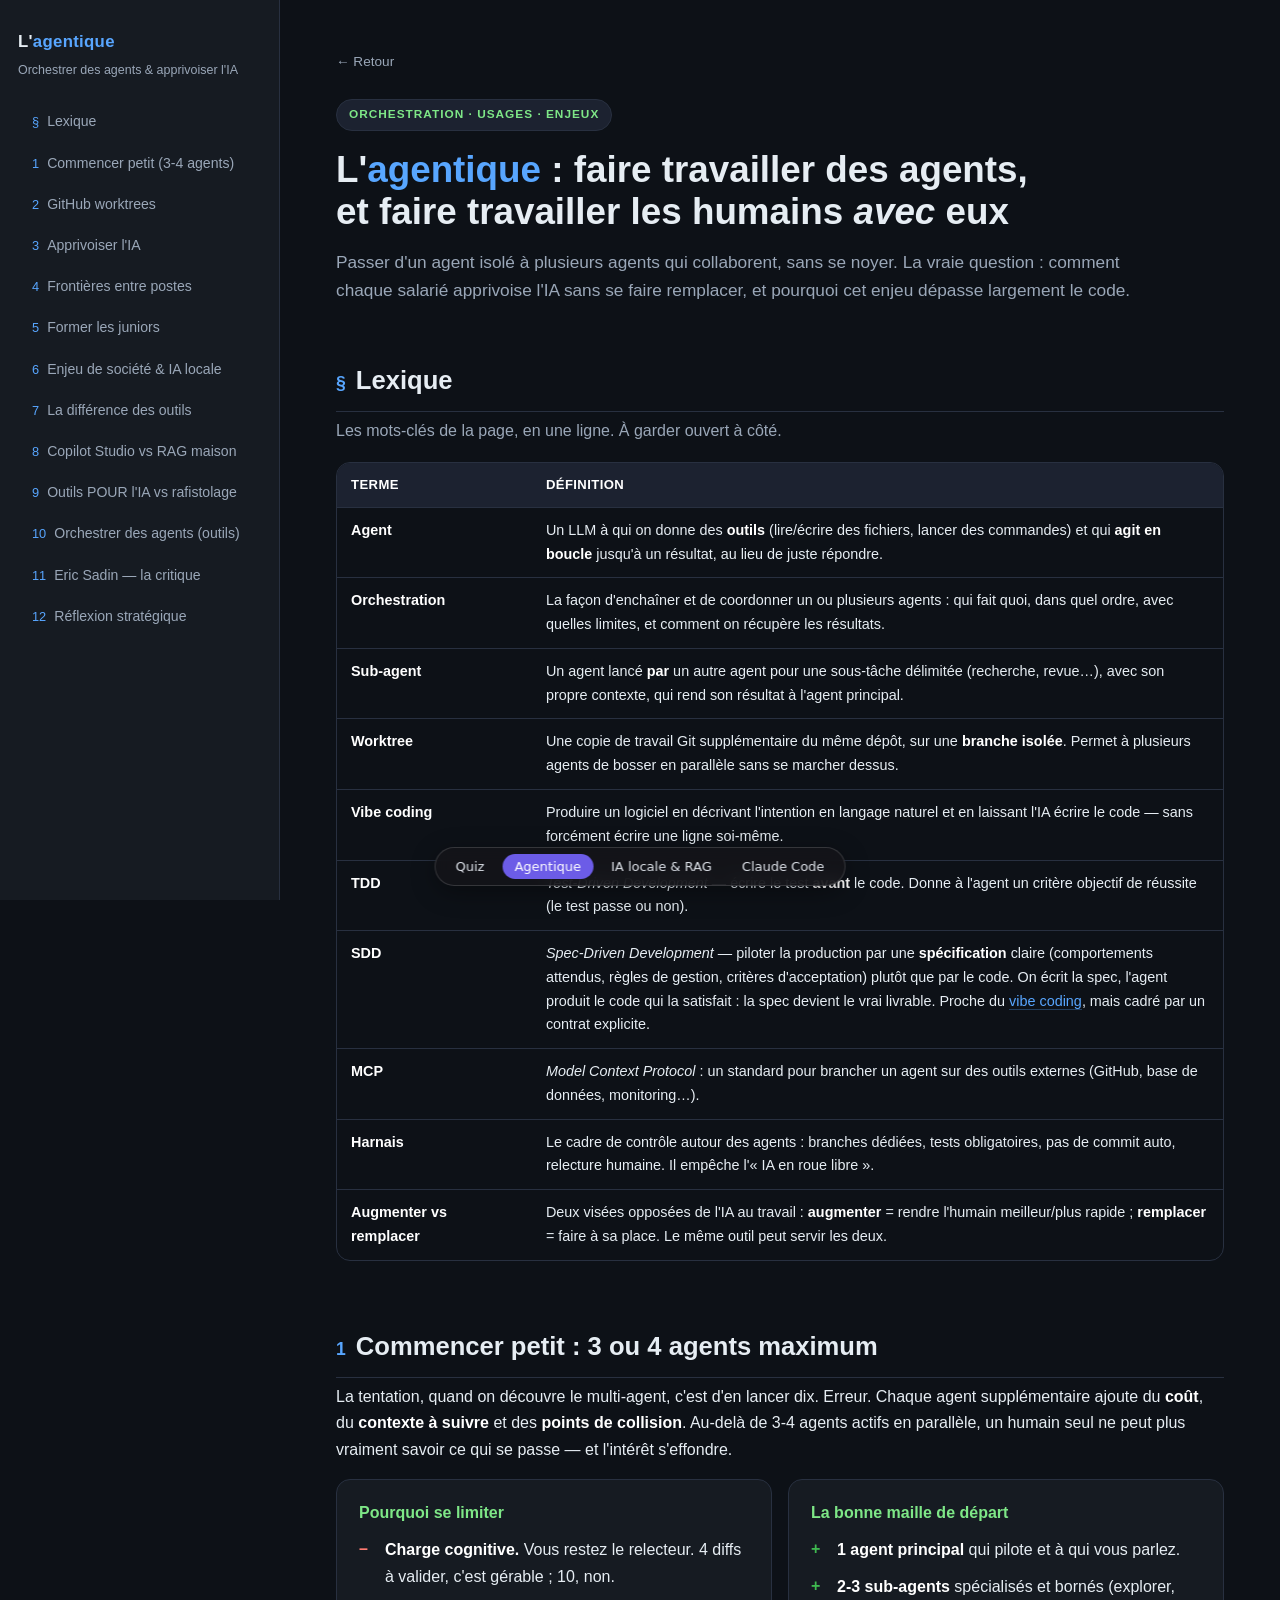
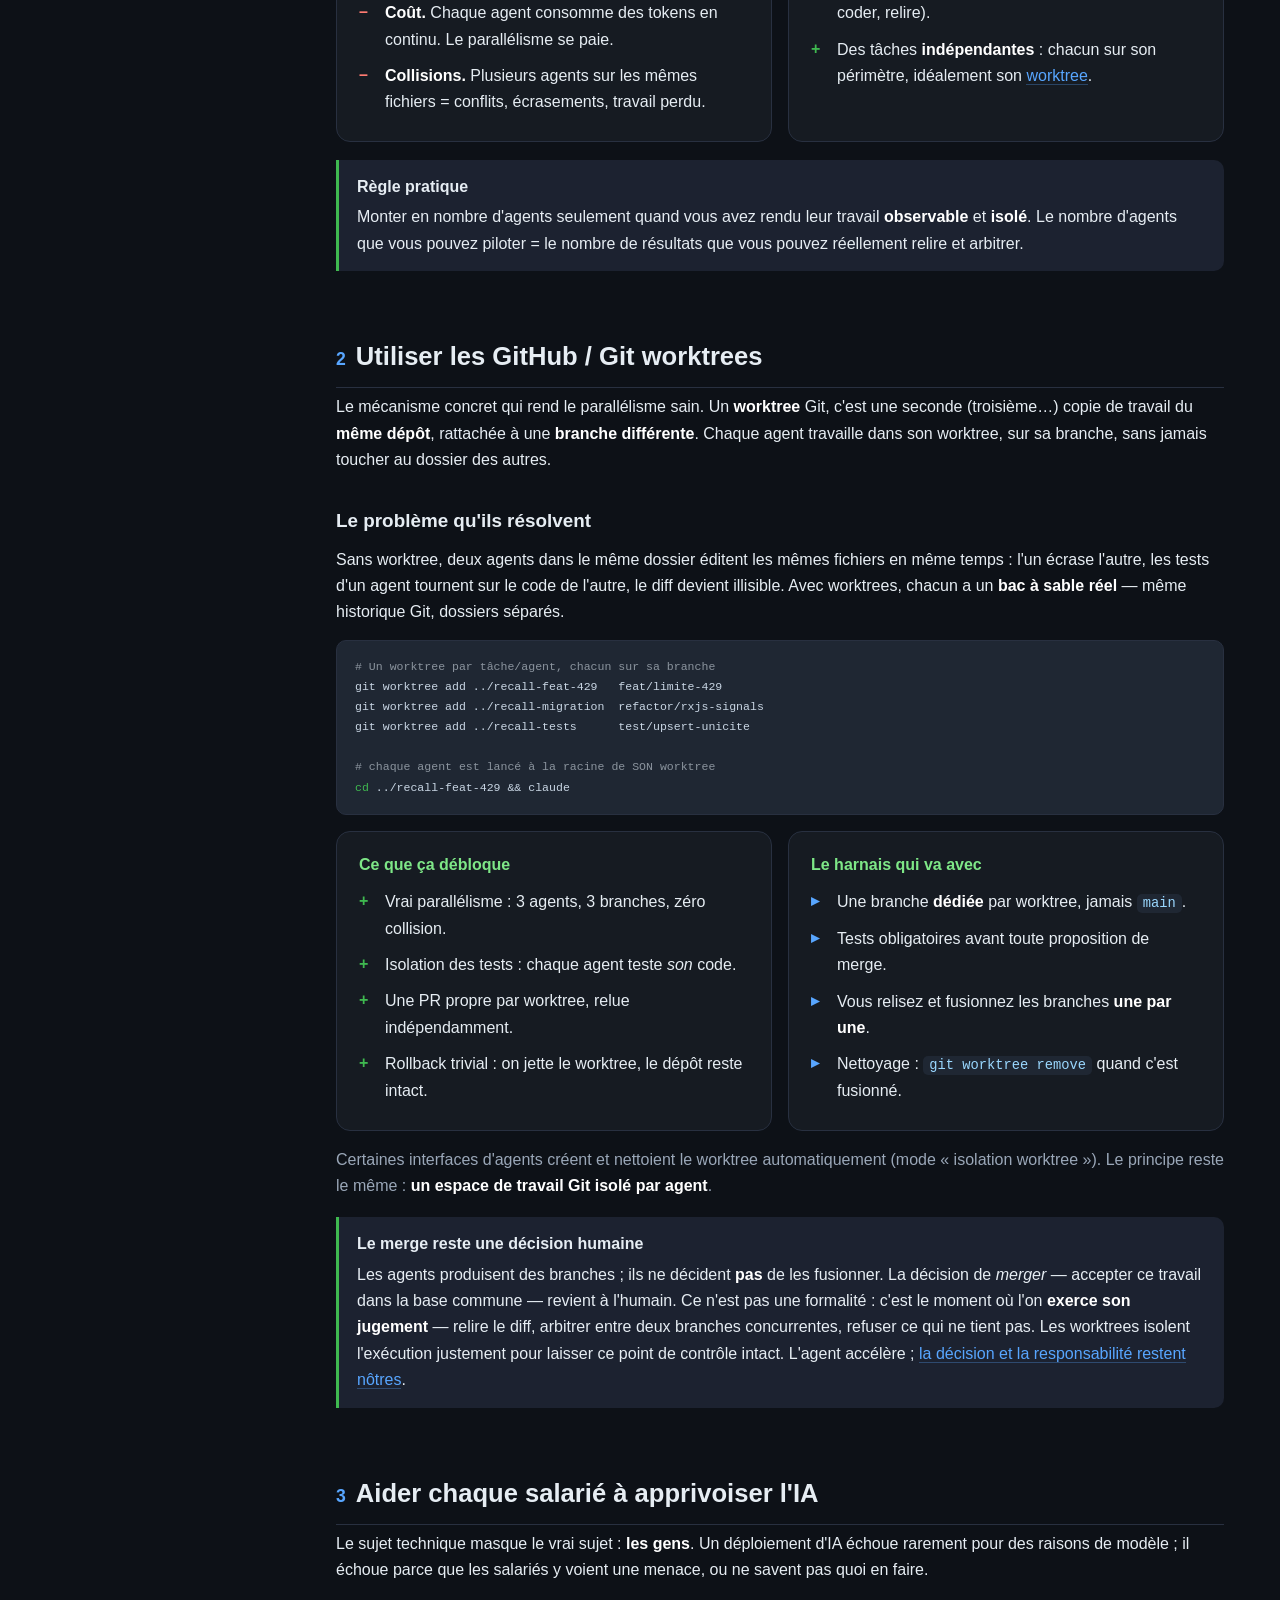
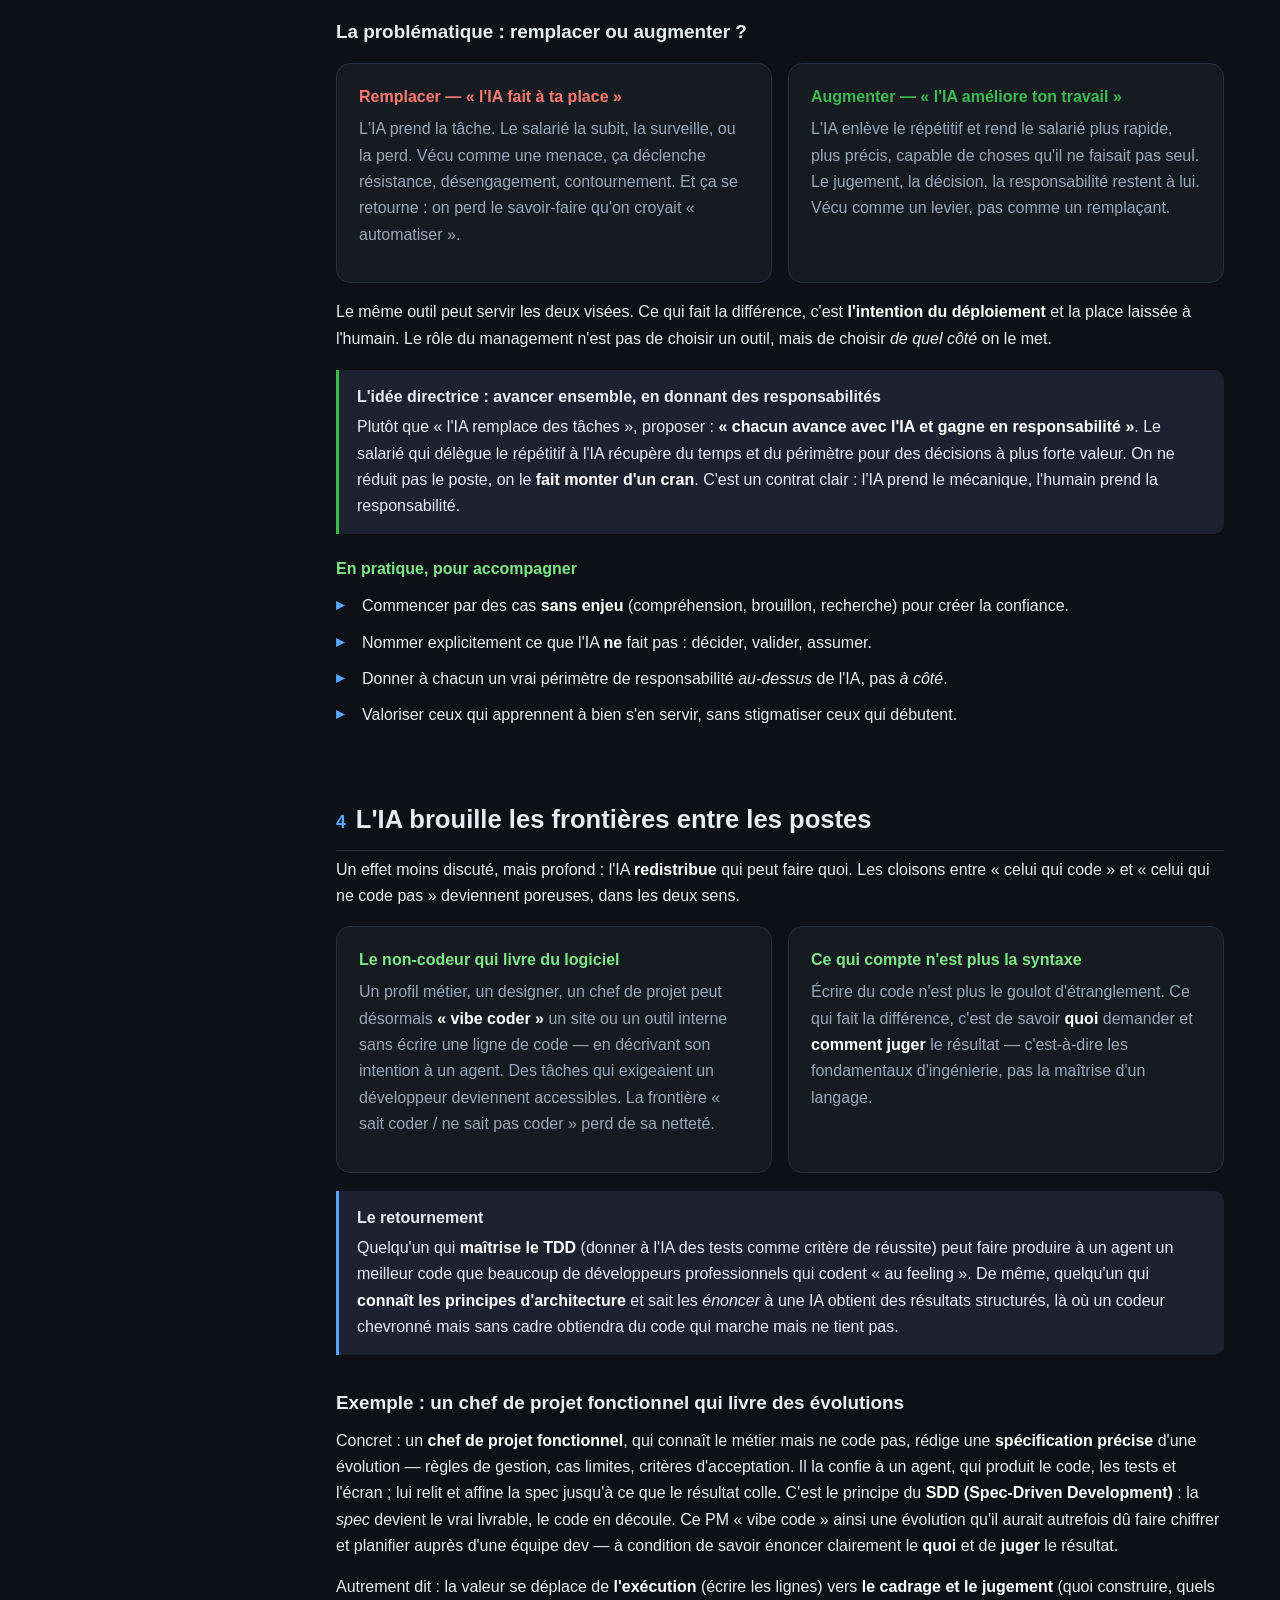
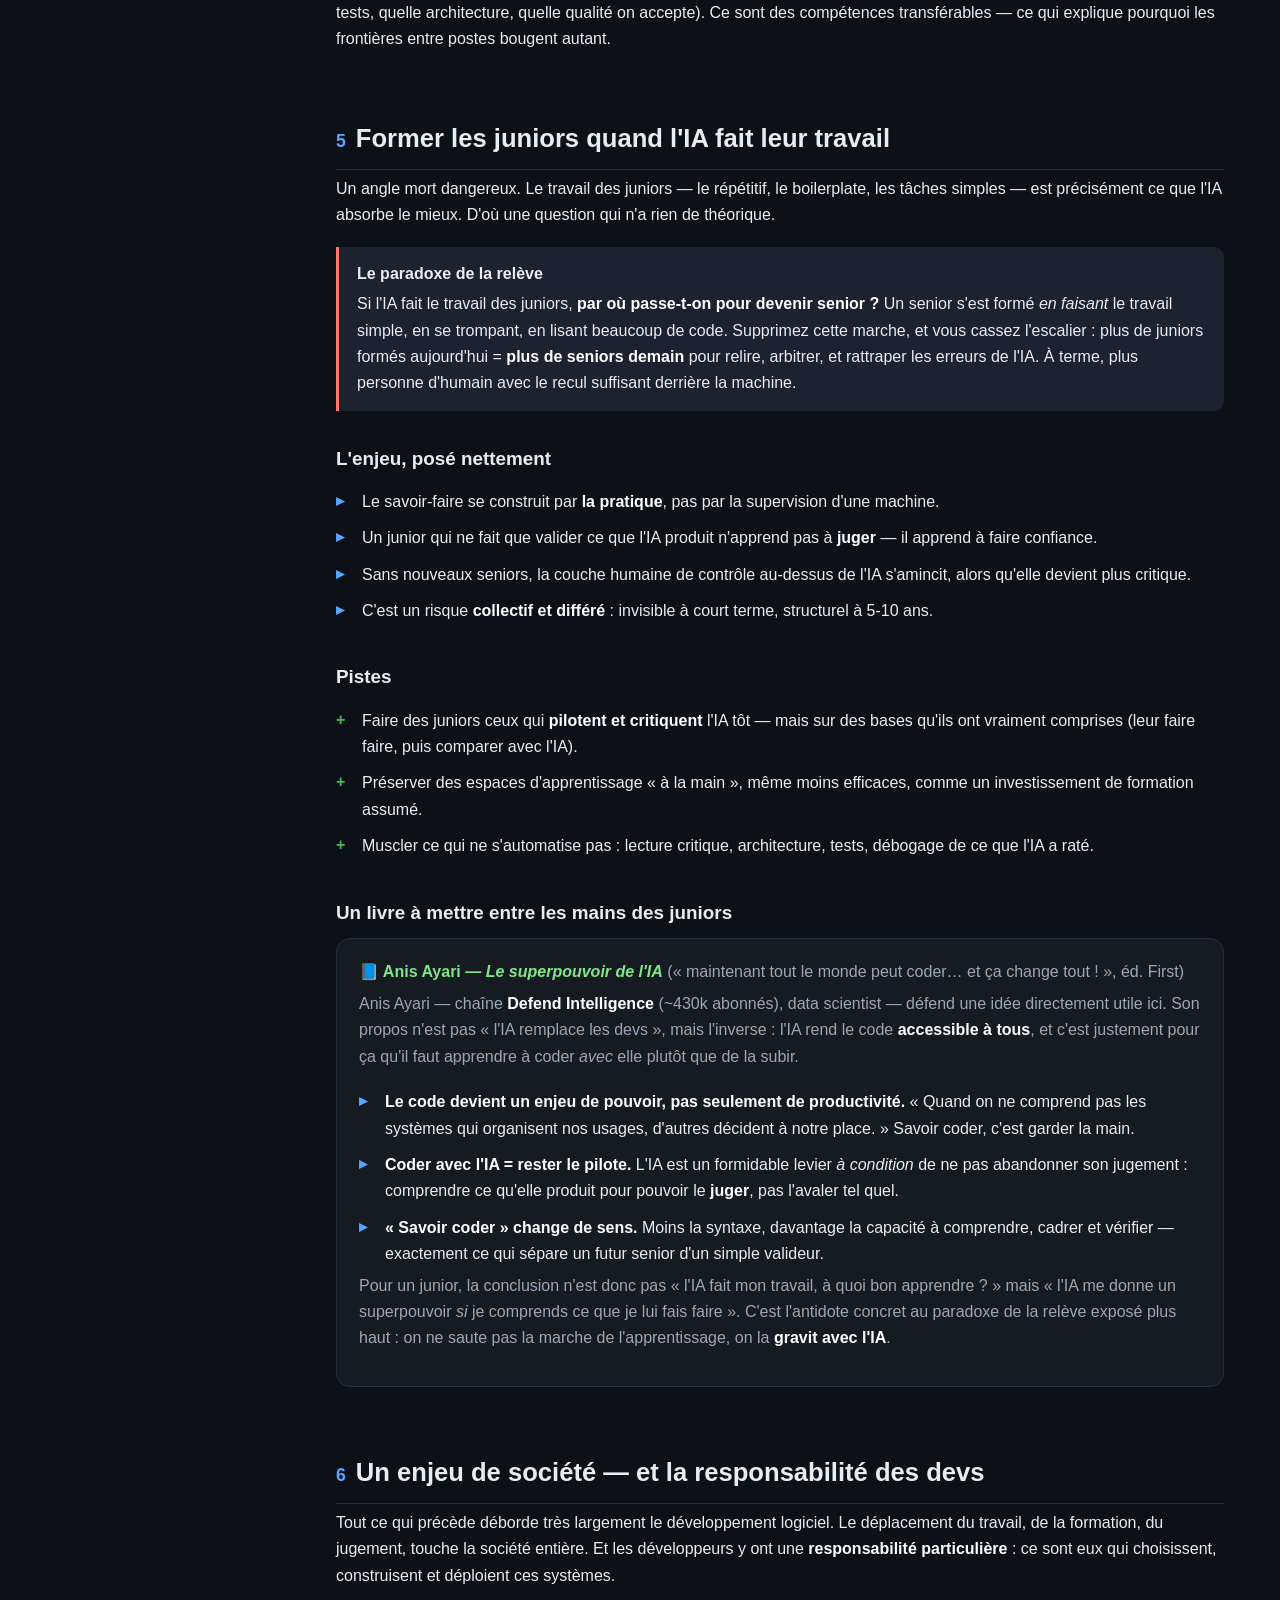
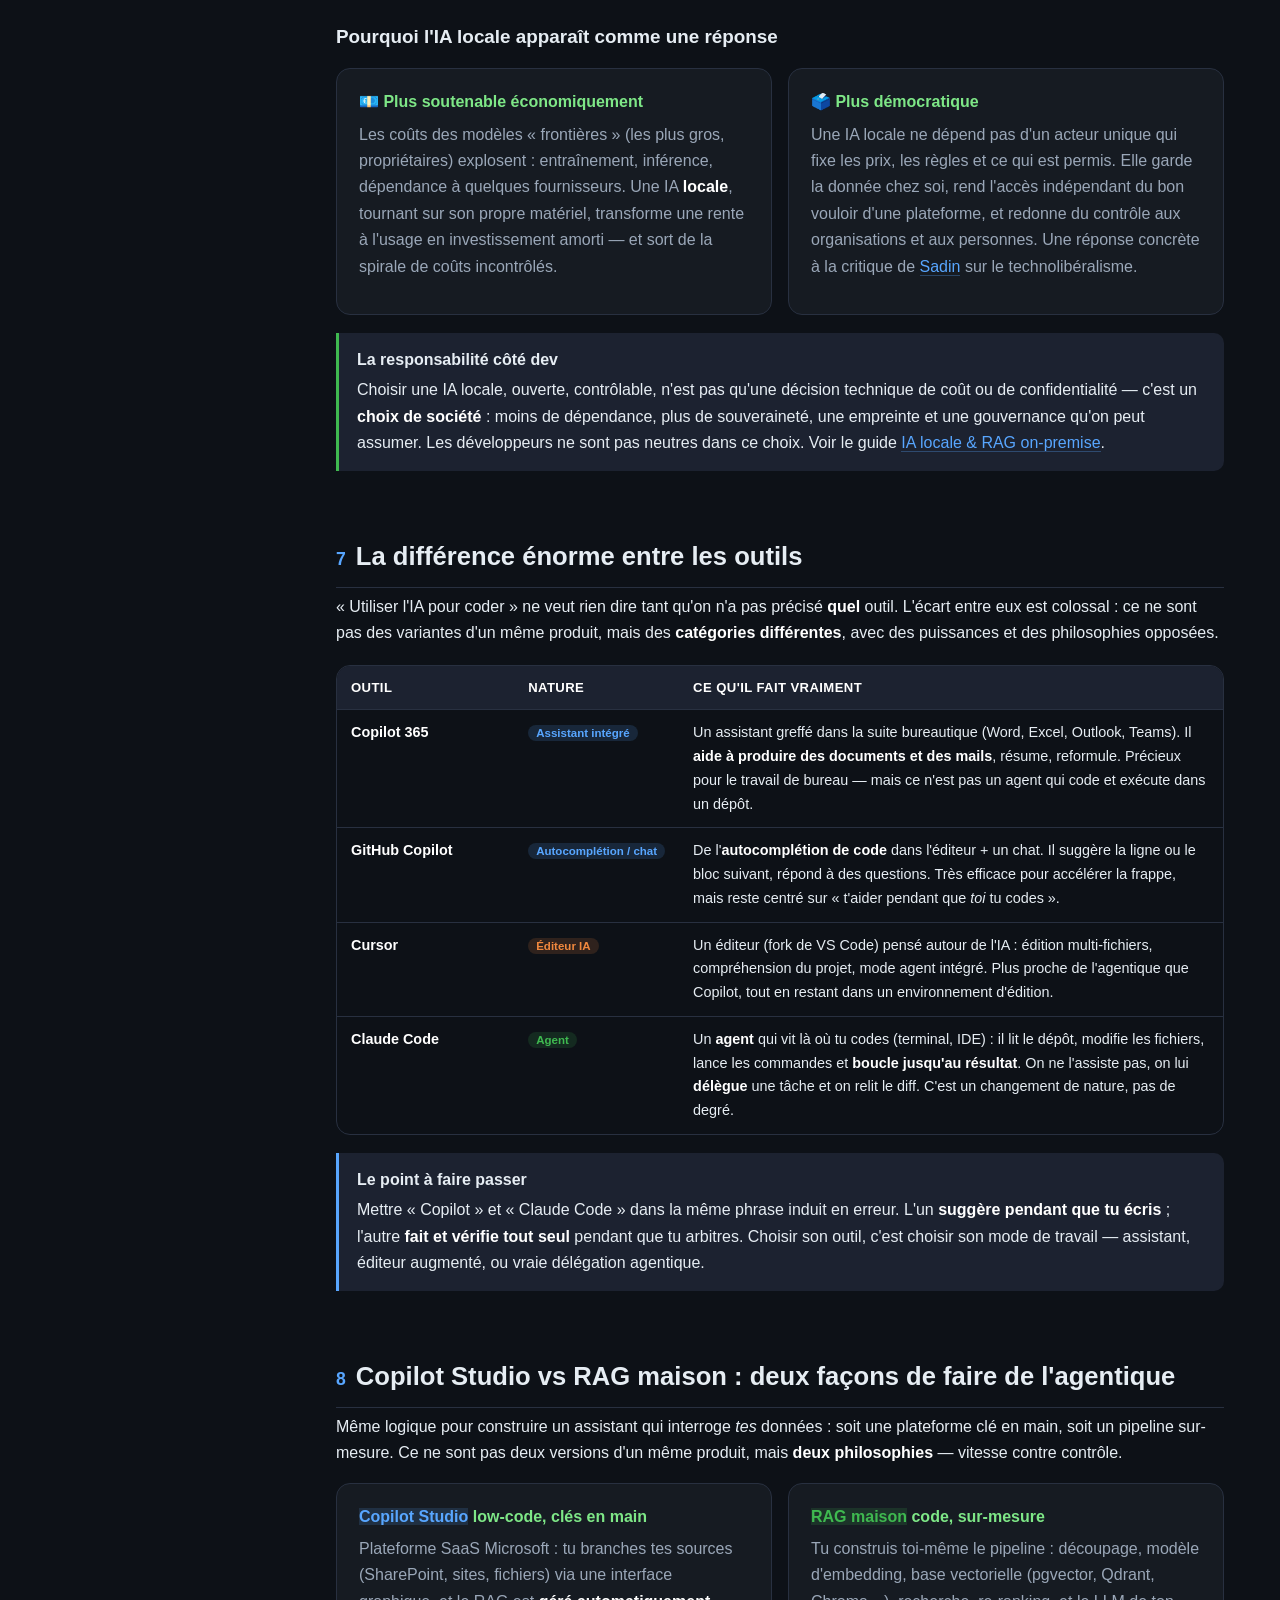
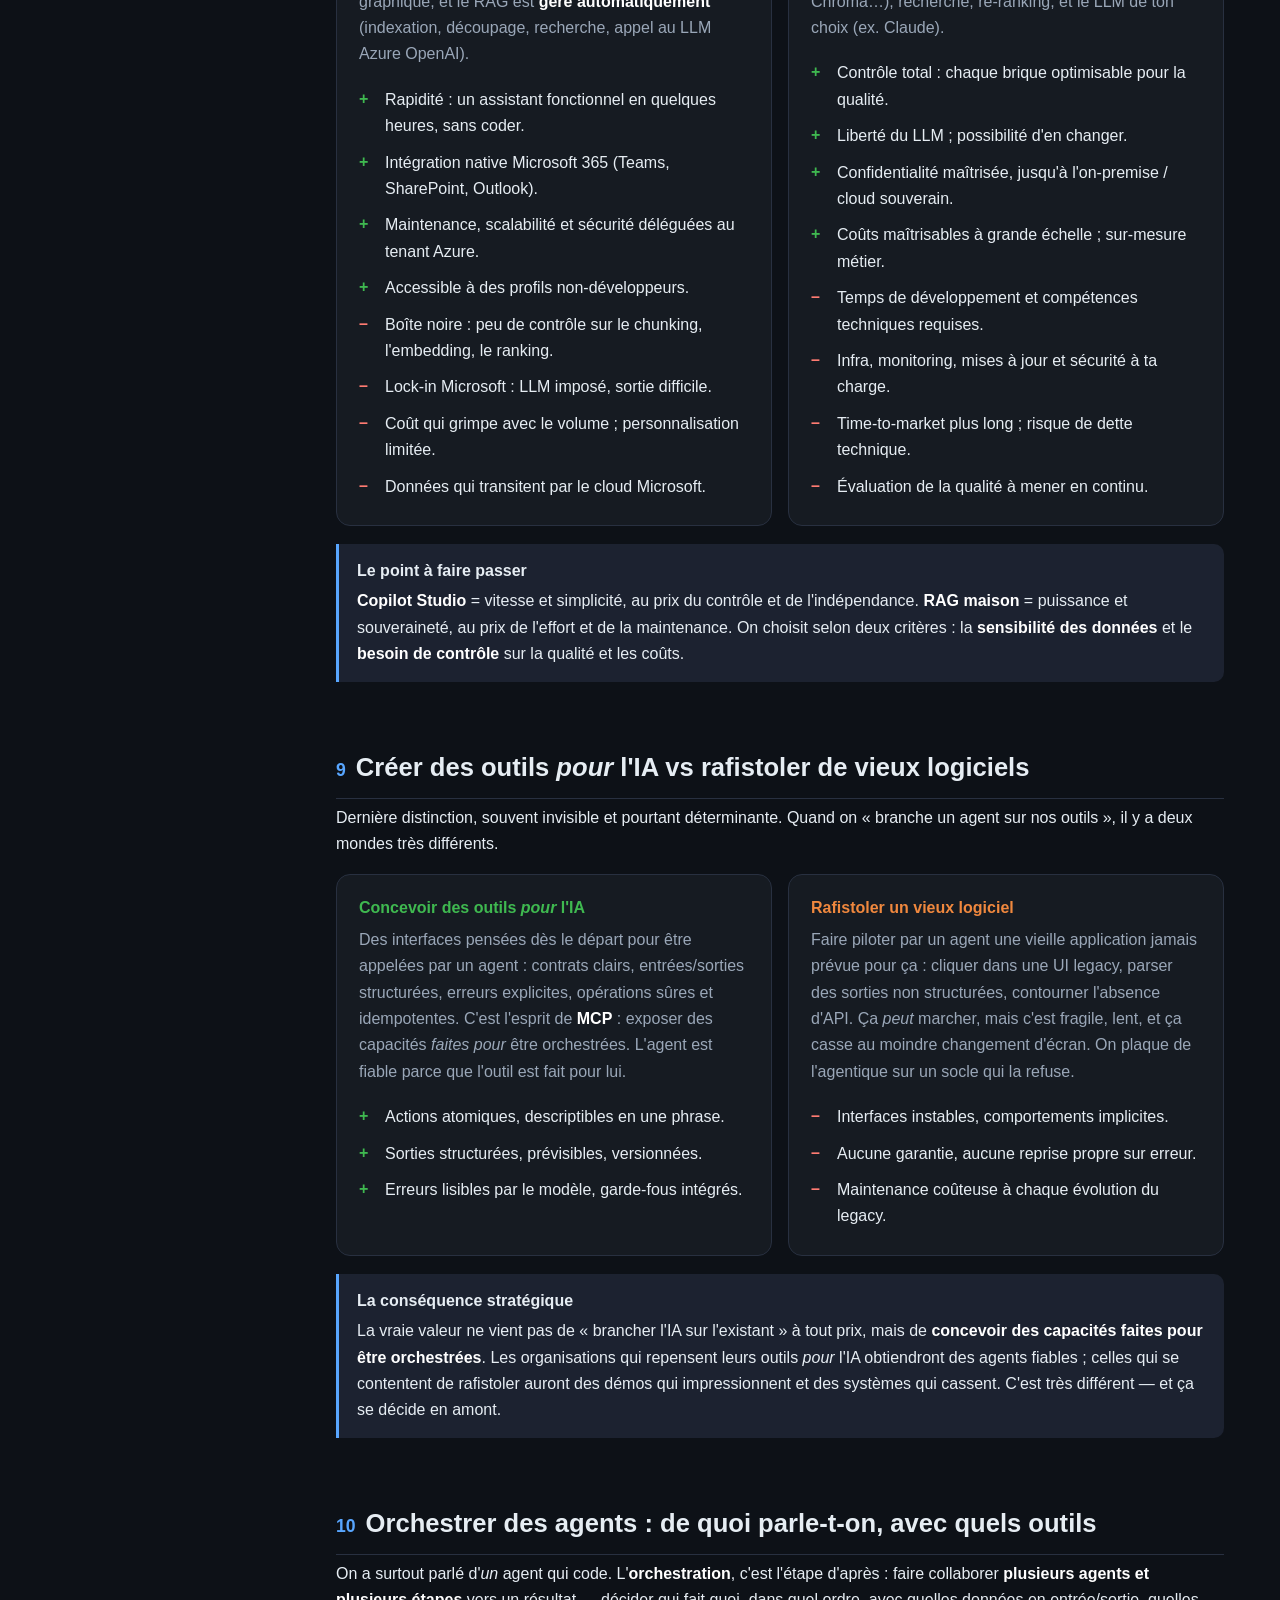
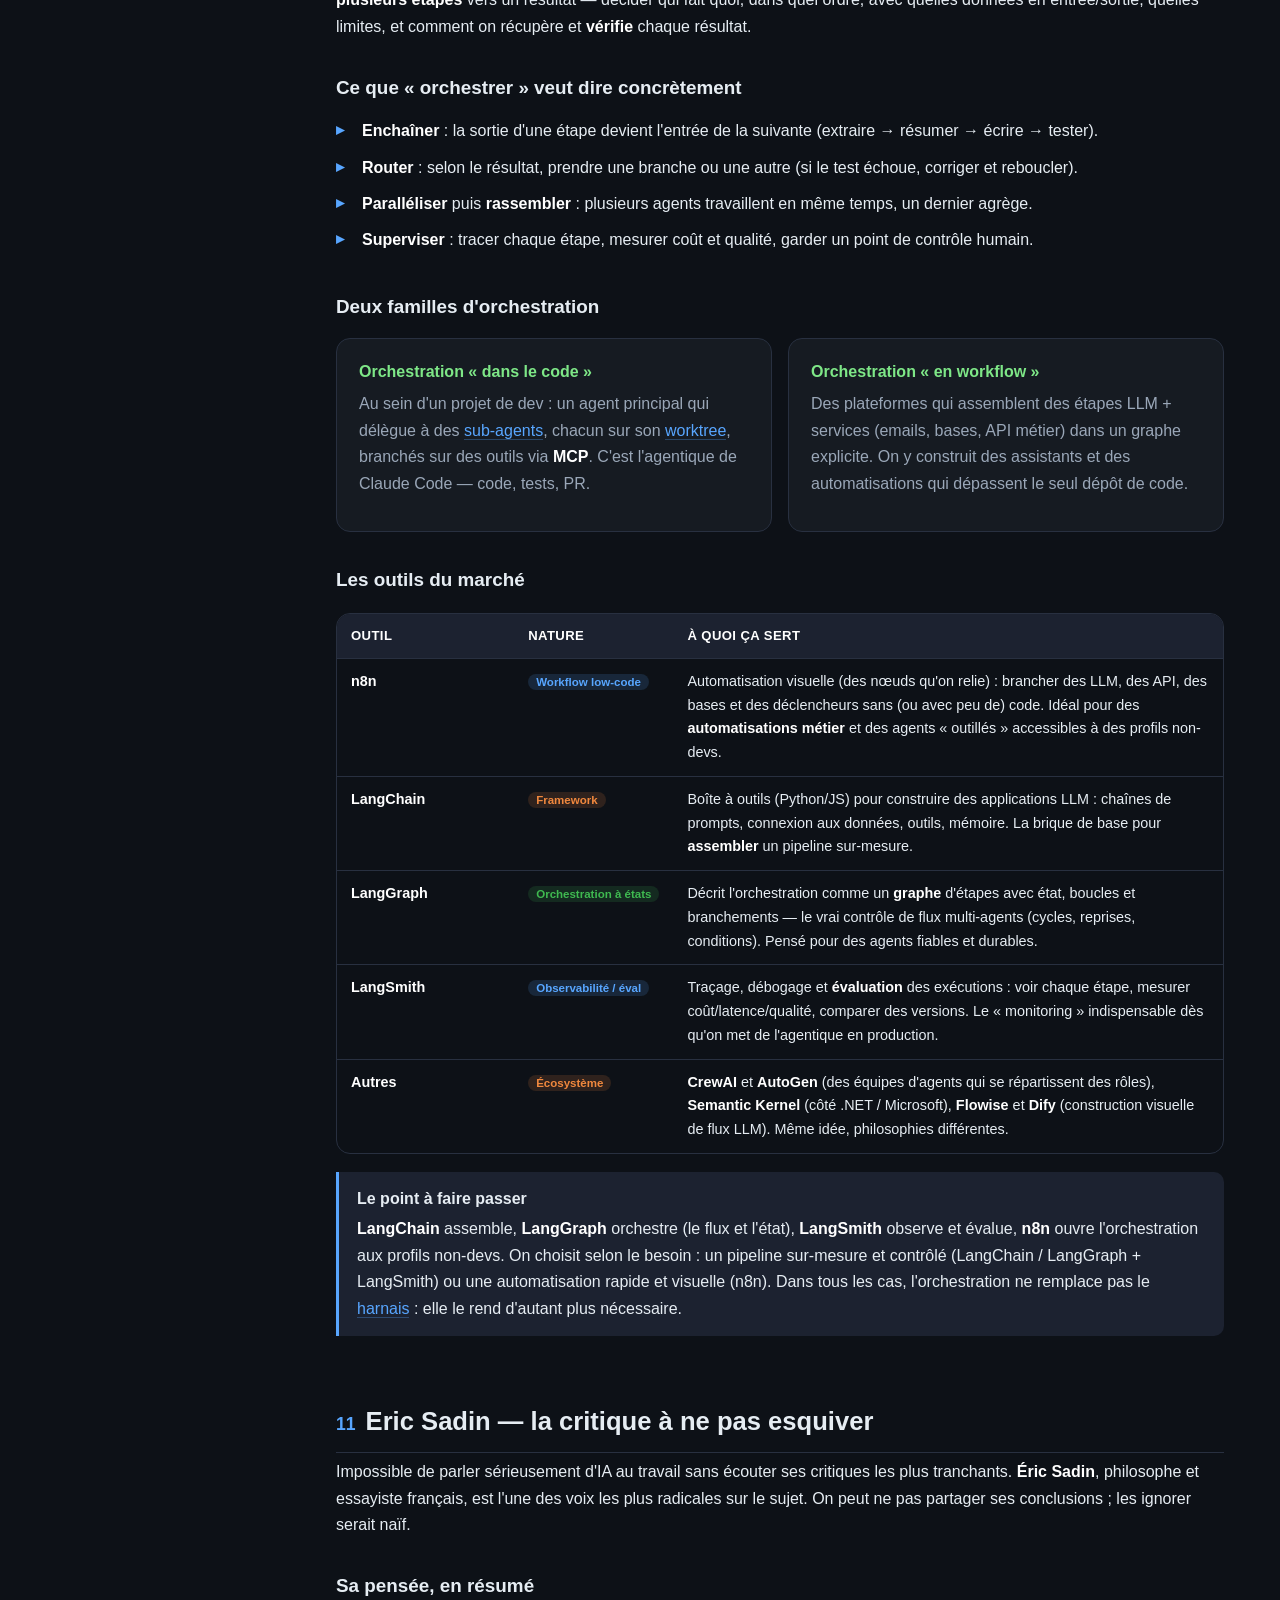
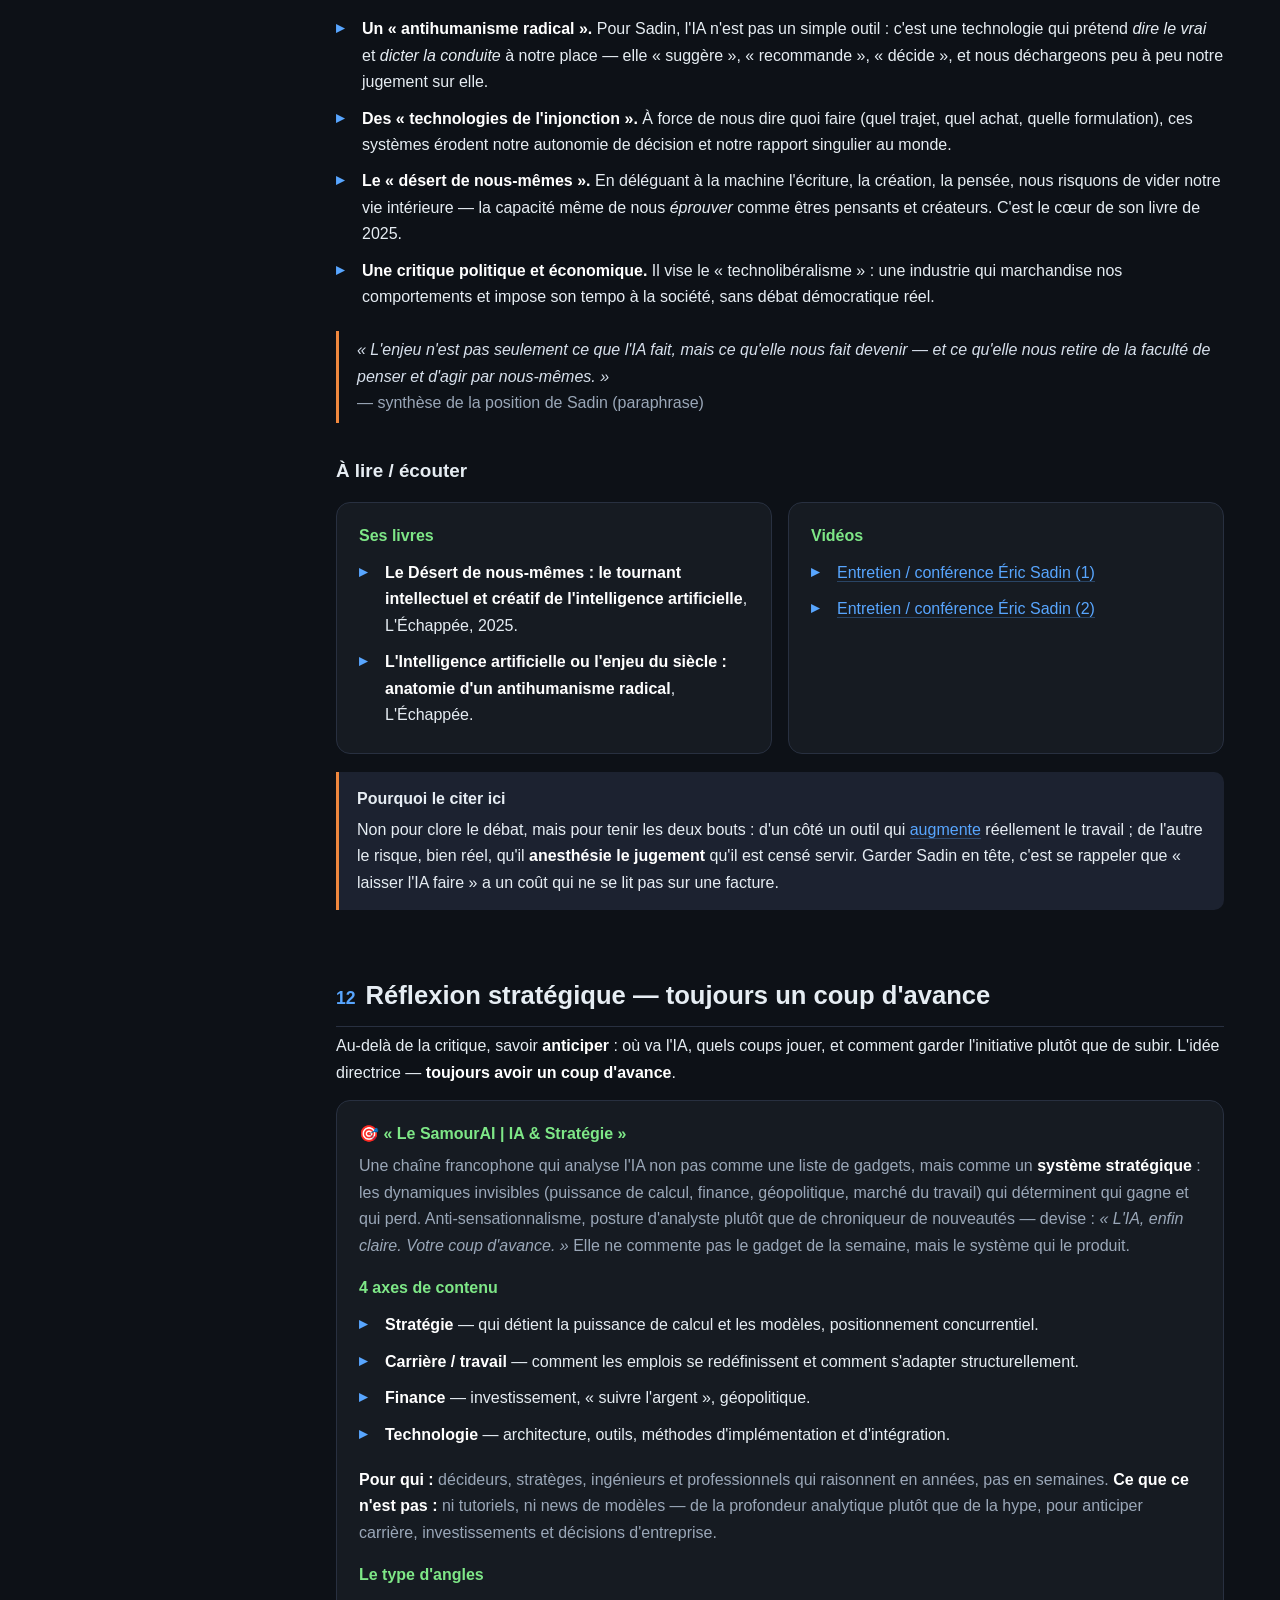
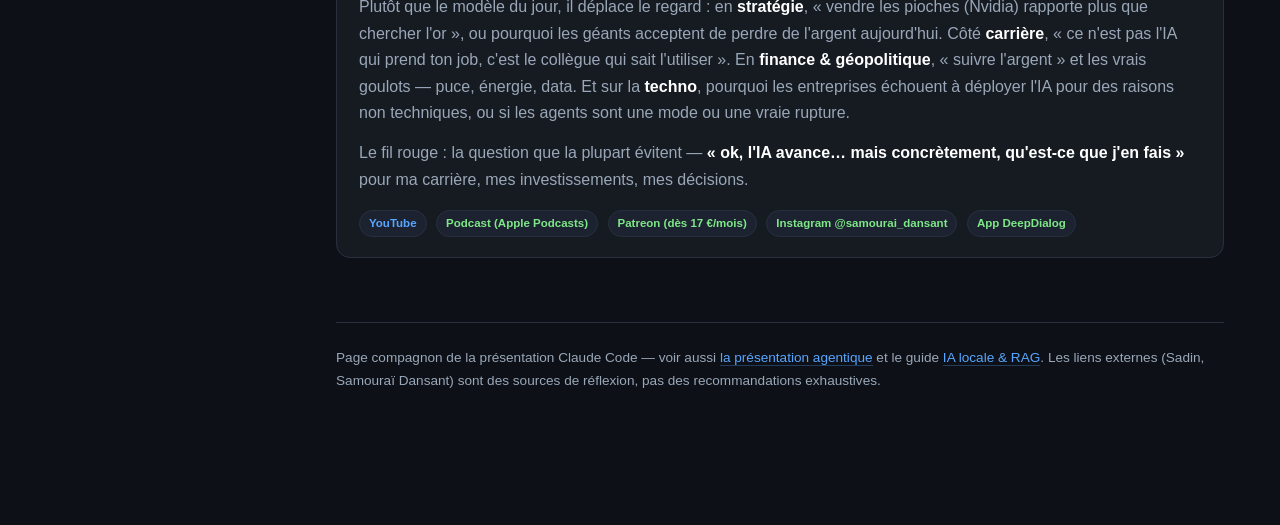
==== commit bbd687be: "Ajoute orchestration d'agents, SDD au lexique et le livre d'Anis Ayari - Nouvelle section « Orchestr" ====
--- a/agentique.html
+++ b/agentique.html
@@ -149,8 +149,9 @@
     <a href="#outils"><span class="n">7</span>La différence des outils</a>
     <a href="#copilot-vs-rag"><span class="n">8</span>Copilot Studio vs RAG maison</a>
     <a href="#pour-lia"><span class="n">9</span>Outils POUR l'IA vs rafistolage</a>
-    <a href="#sadin"><span class="n">10</span>Eric Sadin — la critique</a>
-    <a href="#strategie"><span class="n">11</span>Réflexion stratégique</a>
+    <a href="#orchestration"><span class="n">10</span>Orchestrer des agents (outils)</a>
+    <a href="#sadin"><span class="n">11</span>Eric Sadin — la critique</a>
+    <a href="#strategie"><span class="n">12</span>Réflexion stratégique</a>
   </nav>
 
   <main>
@@ -175,6 +176,7 @@
           <tr><td><strong>Worktree</strong></td><td>Une copie de travail Git supplémentaire du même dépôt, sur une <strong>branche isolée</strong>. Permet à plusieurs agents de bosser en parallèle sans se marcher dessus.</td></tr>
           <tr><td><strong>Vibe coding</strong></td><td>Produire un logiciel en décrivant l'intention en langage naturel et en laissant l'IA écrire le code — sans forcément écrire une ligne soi-même.</td></tr>
           <tr><td><strong>TDD</strong></td><td><em>Test-Driven Development</em> — écrire le test <strong>avant</strong> le code. Donne à l'agent un critère objectif de réussite (le test passe ou non).</td></tr>
+          <tr><td><strong>SDD</strong></td><td><em>Spec-Driven Development</em> — piloter la production par une <strong>spécification</strong> claire (comportements attendus, règles de gestion, critères d'acceptation) plutôt que par le code. On écrit la spec, l'agent produit le code qui la satisfait : la spec devient le vrai livrable. Proche du <a href="#frontieres" class="inline">vibe coding</a>, mais cadré par un contrat explicite.</td></tr>
           <tr><td><strong>MCP</strong></td><td><em>Model Context Protocol</em> : un standard pour brancher un agent sur des outils externes (GitHub, base de données, monitoring…).</td></tr>
           <tr><td><strong>Harnais</strong></td><td>Le cadre de contrôle autour des agents : branches dédiées, tests obligatoires, pas de commit auto, relecture humaine. Il empêche l'« IA en roue libre ».</td></tr>
           <tr><td><strong>Augmenter vs remplacer</strong></td><td>Deux visées opposées de l'IA au travail : <strong>augmenter</strong> = rendre l'humain meilleur/plus rapide ; <strong>remplacer</strong> = faire à sa place. Le même outil peut servir les deux.</td></tr>
@@ -311,6 +313,9 @@
         Quelqu'un qui <strong>maîtrise le TDD</strong> (donner à l'IA des tests comme critère de réussite) peut faire produire à un agent un meilleur code que beaucoup de développeurs professionnels qui codent « au feeling ». De même, quelqu'un qui <strong>connaît les principes d'architecture</strong> et sait les <em>énoncer</em> à une IA obtient des résultats structurés, là où un codeur chevronné mais sans cadre obtiendra du code qui marche mais ne tient pas.
       </div>
 
+      <h3>Exemple : un chef de projet fonctionnel qui livre des évolutions</h3>
+      <p>Concret : un <strong>chef de projet fonctionnel</strong>, qui connaît le métier mais ne code pas, rédige une <strong>spécification précise</strong> d'une évolution — règles de gestion, cas limites, critères d'acceptation. Il la confie à un agent, qui produit le code, les tests et l'écran ; lui relit et affine la spec jusqu'à ce que le résultat colle. C'est le principe du <strong>SDD (Spec-Driven Development)</strong> : la <em>spec</em> devient le vrai livrable, le code en découle. Ce PM « vibe code » ainsi une évolution qu'il aurait autrefois dû faire chiffrer et planifier auprès d'une équipe dev — à condition de savoir énoncer clairement le <strong>quoi</strong> et de <strong>juger</strong> le résultat.</p>
+
       <p>Autrement dit : la valeur se déplace de <strong>l'exécution</strong> (écrire les lignes) vers <strong>le cadrage et le jugement</strong> (quoi construire, quels tests, quelle architecture, quelle qualité on accepte). Ce sont des compétences transférables — ce qui explique pourquoi les frontières entre postes bougent autant.</p>
     </section>
 
@@ -338,6 +343,18 @@
         <li>Préserver des espaces d'apprentissage « à la main », même moins efficaces, comme un investissement de formation assumé.</li>
         <li>Muscler ce qui ne s'automatise pas : lecture critique, architecture, tests, débogage de ce que l'IA a raté.</li>
       </ul>
+
+      <h3>Un livre à mettre entre les mains des juniors</h3>
+      <div class="card">
+        <h4>📘 Anis Ayari — <em>Le superpouvoir de l'IA</em> <span class="muted" style="font-weight:400">(« maintenant tout le monde peut coder… et ça change tout ! », éd. First)</span></h4>
+        <p class="muted">Anis Ayari — chaîne <strong>Defend Intelligence</strong> (~430k abonnés), data scientist — défend une idée directement utile ici. Son propos n'est pas « l'IA remplace les devs », mais l'inverse : l'IA rend le code <strong>accessible à tous</strong>, et c'est justement pour ça qu'il faut apprendre à coder <em>avec</em> elle plutôt que de la subir.</p>
+        <ul class="clean dot">
+          <li><strong>Le code devient un enjeu de pouvoir, pas seulement de productivité.</strong> « Quand on ne comprend pas les systèmes qui organisent nos usages, d'autres décident à notre place. » Savoir coder, c'est garder la main.</li>
+          <li><strong>Coder avec l'IA = rester le pilote.</strong> L'IA est un formidable levier <em>à condition</em> de ne pas abandonner son jugement : comprendre ce qu'elle produit pour pouvoir le <strong>juger</strong>, pas l'avaler tel quel.</li>
+          <li><strong>« Savoir coder » change de sens.</strong> Moins la syntaxe, davantage la capacité à comprendre, cadrer et vérifier — exactement ce qui sépare un futur senior d'un simple valideur.</li>
+        </ul>
+        <p class="muted">Pour un junior, la conclusion n'est donc pas « l'IA fait mon travail, à quoi bon apprendre ? » mais « l'IA me donne un superpouvoir <em>si</em> je comprends ce que je lui fais faire ». C'est l'antidote concret au paradoxe de la relève exposé plus haut : on ne saute pas la marche de l'apprentissage, on la <strong>gravit avec l'IA</strong>.</p>
+      </div>
     </section>
 
     <!-- ===================== 10 — SOCIÉTÉ & IA LOCALE ===================== -->
@@ -480,9 +497,74 @@
       </div>
     </section>
 
-    <!-- ===================== 7 — ERIC SADIN ===================== -->
+    <!-- ===================== 10 — ORCHESTRATION D'AGENTS ===================== -->
+    <section id="orchestration">
+      <h2><span class="num">10</span>Orchestrer des agents : de quoi parle-t-on, avec quels outils</h2>
+      <p>On a surtout parlé d'<em>un</em> agent qui code. L'<strong>orchestration</strong>, c'est l'étape d'après : faire collaborer <strong>plusieurs agents et plusieurs étapes</strong> vers un résultat — décider qui fait quoi, dans quel ordre, avec quelles données en entrée/sortie, quelles limites, et comment on récupère et <strong>vérifie</strong> chaque résultat.</p>
+
+      <h3>Ce que « orchestrer » veut dire concrètement</h3>
+      <ul class="clean dot">
+        <li><strong>Enchaîner</strong> : la sortie d'une étape devient l'entrée de la suivante (extraire → résumer → écrire → tester).</li>
+        <li><strong>Router</strong> : selon le résultat, prendre une branche ou une autre (si le test échoue, corriger et reboucler).</li>
+        <li><strong>Paralléliser</strong> puis <strong>rassembler</strong> : plusieurs agents travaillent en même temps, un dernier agrège.</li>
+        <li><strong>Superviser</strong> : tracer chaque étape, mesurer coût et qualité, garder un point de contrôle humain.</li>
+      </ul>
+
+      <h3>Deux familles d'orchestration</h3>
+      <div class="grid c2">
+        <div class="card">
+          <h4>Orchestration « dans le code »</h4>
+          <p class="muted">Au sein d'un projet de dev : un agent principal qui délègue à des <a href="#petit" class="inline">sub-agents</a>, chacun sur son <a href="#worktrees" class="inline">worktree</a>, branchés sur des outils via <strong>MCP</strong>. C'est l'agentique de Claude Code — code, tests, PR.</p>
+        </div>
+        <div class="card">
+          <h4>Orchestration « en workflow »</h4>
+          <p class="muted">Des plateformes qui assemblent des étapes LLM + services (emails, bases, API métier) dans un graphe explicite. On y construit des assistants et des automatisations qui dépassent le seul dépôt de code.</p>
+        </div>
+      </div>
+
+      <h3>Les outils du marché</h3>
+      <div class="tablewrap">
+      <table>
+        <thead><tr><th style="width:20%">Outil</th><th>Nature</th><th>À quoi ça sert</th></tr></thead>
+        <tbody>
+          <tr>
+            <td><strong>n8n</strong></td>
+            <td><span class="pill blue">Workflow low-code</span></td>
+            <td>Automatisation visuelle (des nœuds qu'on relie) : brancher des LLM, des API, des bases et des déclencheurs sans (ou avec peu de) code. Idéal pour des <strong>automatisations métier</strong> et des agents « outillés » accessibles à des profils non-devs.</td>
+          </tr>
+          <tr>
+            <td><strong>LangChain</strong></td>
+            <td><span class="pill orange">Framework</span></td>
+            <td>Boîte à outils (Python/JS) pour construire des applications LLM : chaînes de prompts, connexion aux données, outils, mémoire. La brique de base pour <strong>assembler</strong> un pipeline sur-mesure.</td>
+          </tr>
+          <tr>
+            <td><strong>LangGraph</strong></td>
+            <td><span class="pill green">Orchestration à états</span></td>
+            <td>Décrit l'orchestration comme un <strong>graphe</strong> d'étapes avec état, boucles et branchements — le vrai contrôle de flux multi-agents (cycles, reprises, conditions). Pensé pour des agents fiables et durables.</td>
+          </tr>
+          <tr>
+            <td><strong>LangSmith</strong></td>
+            <td><span class="pill blue">Observabilité / éval</span></td>
+            <td>Traçage, débogage et <strong>évaluation</strong> des exécutions : voir chaque étape, mesurer coût/latence/qualité, comparer des versions. Le « monitoring » indispensable dès qu'on met de l'agentique en production.</td>
+          </tr>
+          <tr>
+            <td><strong>Autres</strong></td>
+            <td><span class="pill orange">Écosystème</span></td>
+            <td><strong>CrewAI</strong> et <strong>AutoGen</strong> (des équipes d'agents qui se répartissent des rôles), <strong>Semantic Kernel</strong> (côté .NET / Microsoft), <strong>Flowise</strong> et <strong>Dify</strong> (construction visuelle de flux LLM). Même idée, philosophies différentes.</td>
+          </tr>
+        </tbody>
+      </table>
+      </div>
+
+      <div class="note">
+        <span class="t">Le point à faire passer</span>
+        <strong>LangChain</strong> assemble, <strong>LangGraph</strong> orchestre (le flux et l'état), <strong>LangSmith</strong> observe et évalue, <strong>n8n</strong> ouvre l'orchestration aux profils non-devs. On choisit selon le besoin : un pipeline sur-mesure et contrôlé (LangChain / LangGraph + LangSmith) ou une automatisation rapide et visuelle (n8n). Dans tous les cas, l'orchestration ne remplace pas le <a href="#worktrees" class="inline">harnais</a> : elle le rend d'autant plus nécessaire.
+      </div>
+    </section>
+
+    <!-- ===================== 11 — ERIC SADIN ===================== -->
     <section id="sadin">
-      <h2><span class="num">10</span>Eric Sadin — la critique à ne pas esquiver</h2>
+      <h2><span class="num">11</span>Eric Sadin — la critique à ne pas esquiver</h2>
       <p>Impossible de parler sérieusement d'IA au travail sans écouter ses critiques les plus tranchants. <strong>Éric Sadin</strong>, philosophe et essayiste français, est l'une des voix les plus radicales sur le sujet. On peut ne pas partager ses conclusions ; les ignorer serait naïf.</p>
 
       <h3>Sa pensée, en résumé</h3>
@@ -525,7 +607,7 @@
 
     <!-- ===================== 8 — STRATÉGIE ===================== -->
     <section id="strategie">
-      <h2><span class="num">11</span>Réflexion stratégique — toujours un coup d'avance</h2>
+      <h2><span class="num">12</span>Réflexion stratégique — toujours un coup d'avance</h2>
       <p>Au-delà de la critique, savoir <strong>anticiper</strong> : où va l'IA, quels coups jouer, et comment garder l'initiative plutôt que de subir. L'idée directrice — <strong>toujours avoir un coup d'avance</strong>.</p>
 
       <div class="card">
